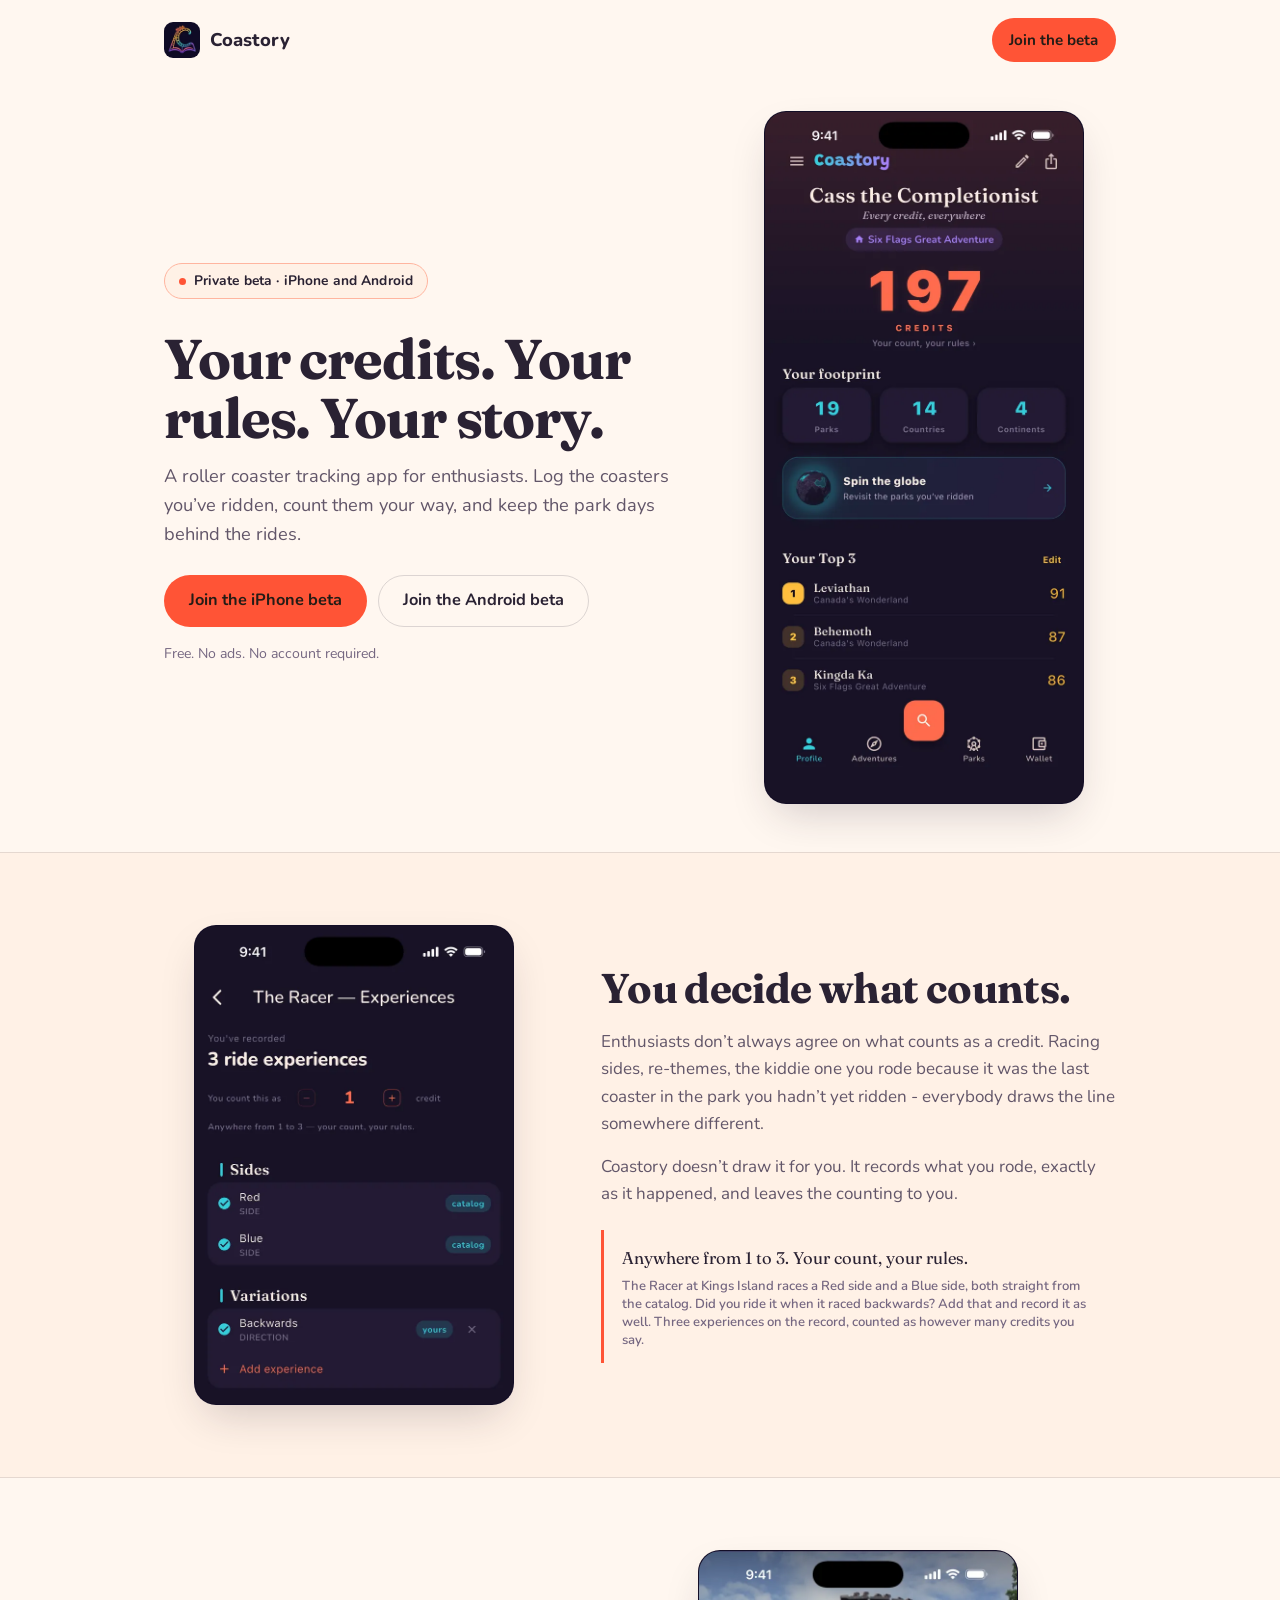
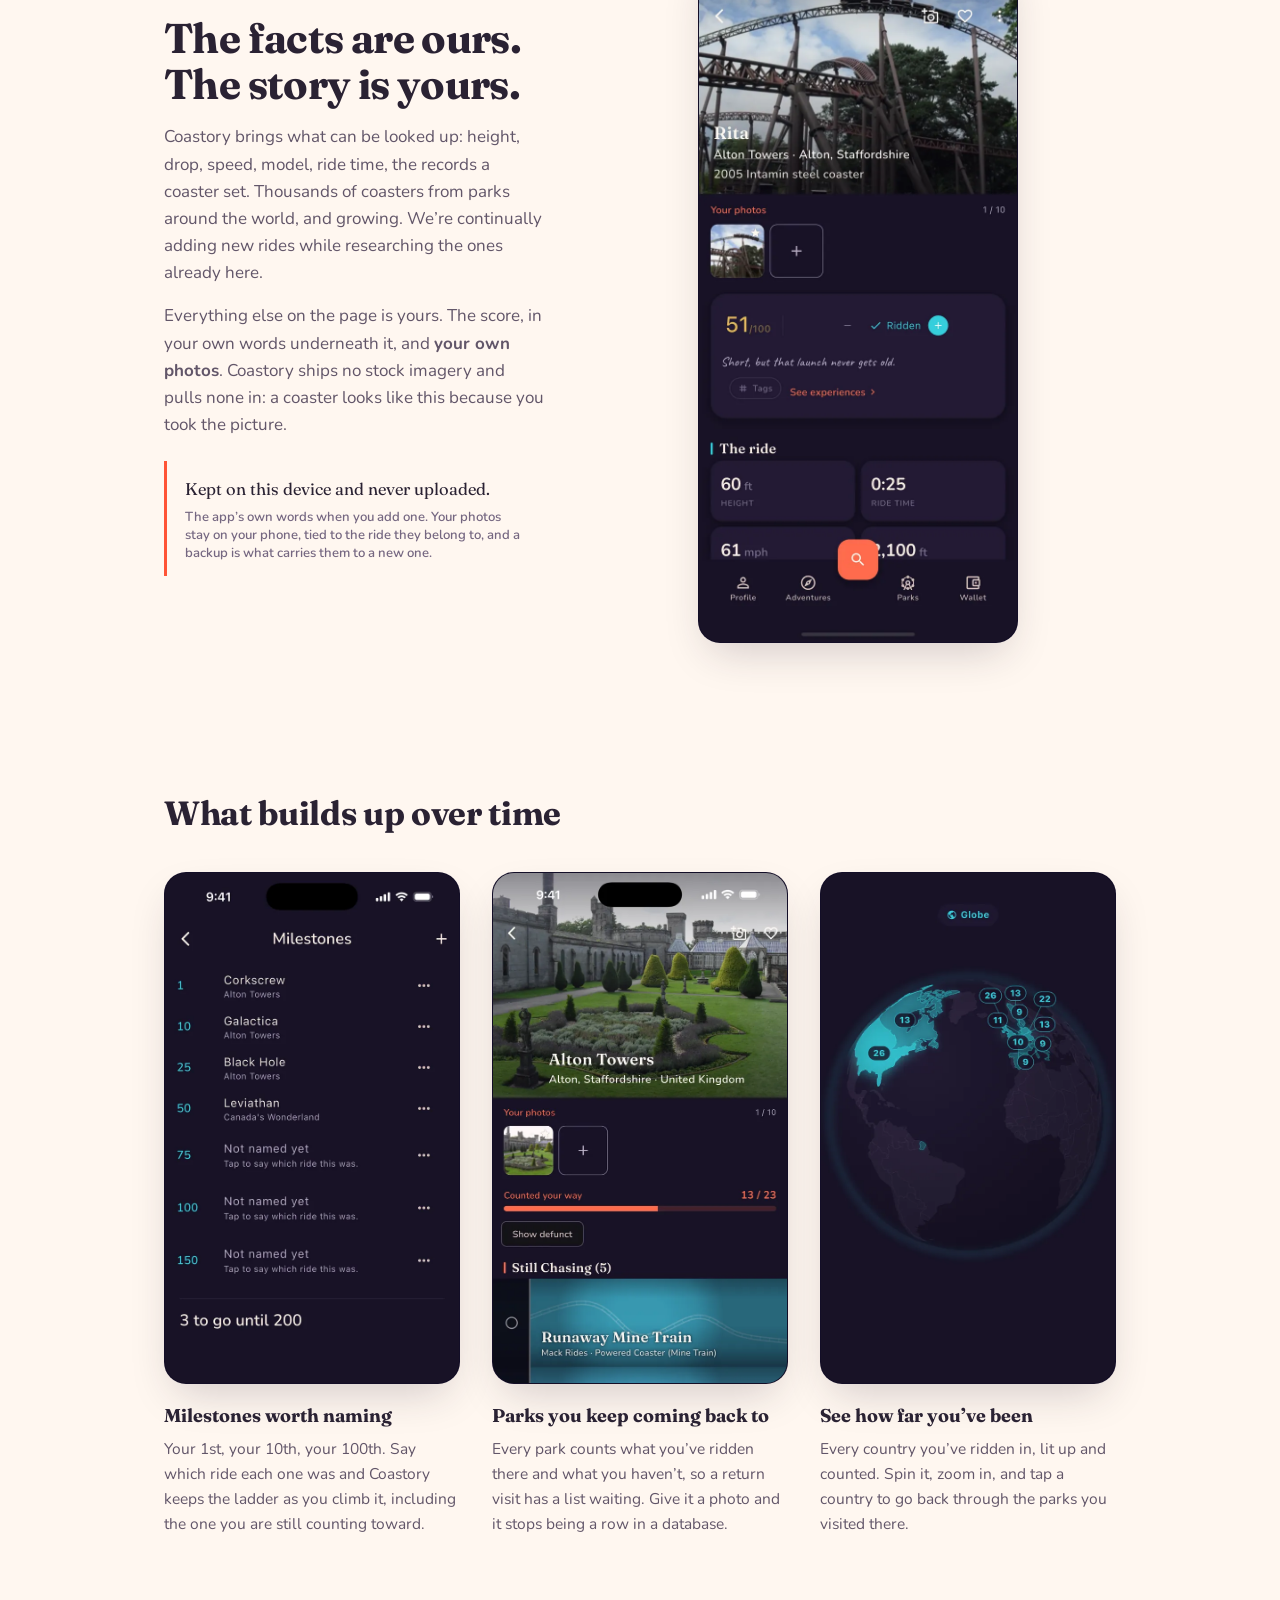
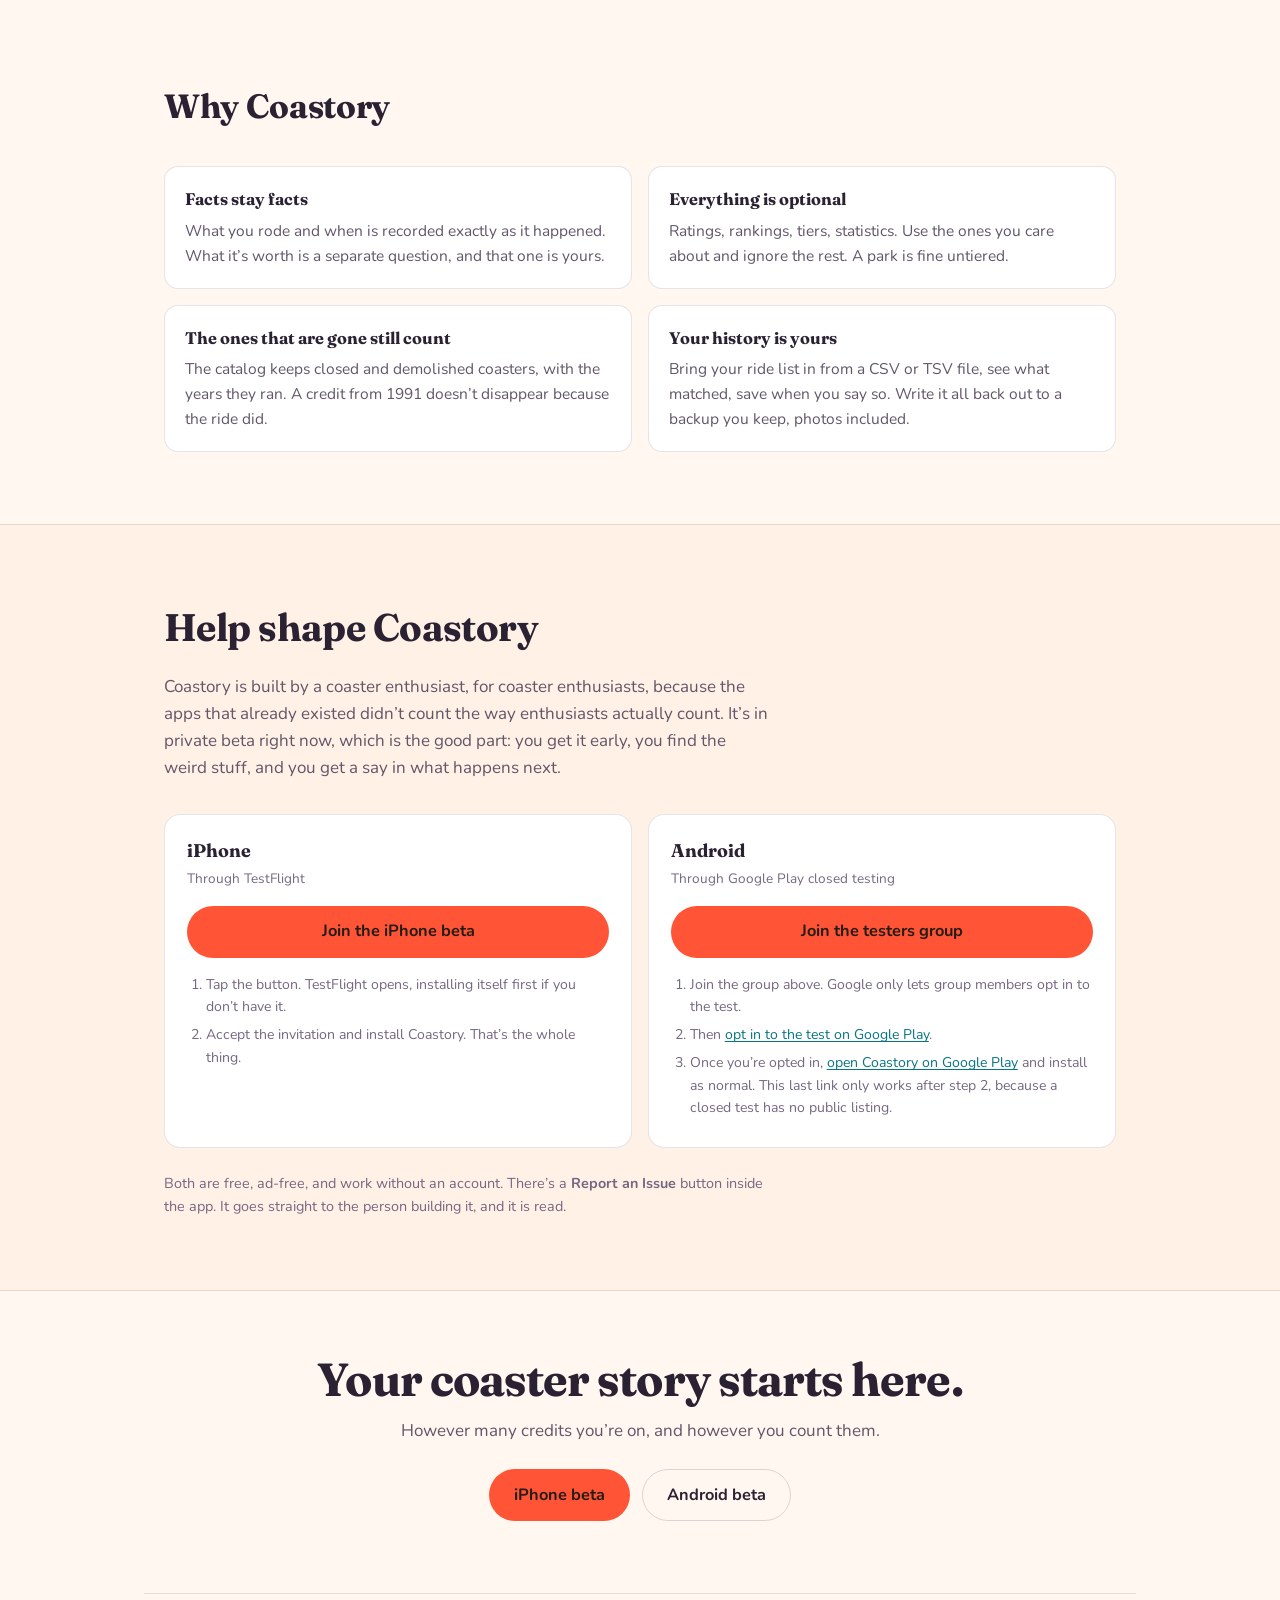
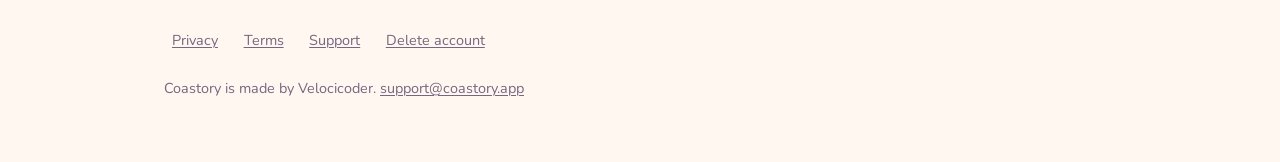
==== index.html @ 889af29d "site: import has shipped, and the page still said it was coming The "Your history is yours" pillar p" ====
<!doctype html>
<html lang="en">
<head>
<meta charset="utf-8">
<meta name="viewport" content="width=device-width, initial-scale=1">
<title>Coastory: a roller coaster tracking app for enthusiasts</title>
<meta name="description" content="Log every coaster you've ridden, decide for yourself what counts as a credit, rate and rank your favorites, and keep the park days behind the rides. Now in private beta on iPhone and Android.">
<link rel="canonical" href="https://coastory.app/">
<meta name="theme-color" content="#fff7f0" media="(prefers-color-scheme: light)">
<meta name="theme-color" content="#100b25" media="(prefers-color-scheme: dark)">

<meta property="og:type" content="website">
<meta property="og:site_name" content="Coastory">
<meta property="og:url" content="https://coastory.app/">
<meta property="og:title" content="Coastory: your credits, your rules, your story">
<meta property="og:description" content="A roller coaster tracking app for enthusiasts. Log every coaster you've ridden, decide what counts as a credit, rate your favorites, and keep the park days behind the rides. In private beta on iPhone and Android.">
<meta property="og:image" content="https://coastory.app/img/og.jpg">
<meta property="og:image:width" content="1200">
<meta property="og:image:height" content="630">
<meta property="og:image:alt" content="Coastory. Your credits, your rules, your story. A phone showing a rider profile with 197 credits across 19 parks in 14 countries.">
<meta name="twitter:card" content="summary_large_image">
<meta name="twitter:title" content="Coastory: your credits, your rules, your story">
<meta name="twitter:description" content="A roller coaster tracking app for enthusiasts. You decide what counts. In private beta on iPhone and Android.">
<meta name="twitter:image" content="https://coastory.app/img/og.jpg">

<link rel="icon" href="/icon.png">
<link rel="apple-touch-icon" href="/icon.png">
<link rel="preload" href="/fonts/nunito.woff2" as="font" type="font/woff2" crossorigin>
<link rel="preload" href="/fonts/fraunces.woff2" as="font" type="font/woff2" crossorigin>
<link rel="stylesheet" href="/style.css">
</head>
<body>
<a class="skip" href="#main">Skip to content</a>

<header class="site-header header-cta">
  <a class="brand" href="/"><img src="/img/mark.webp" alt="" width="36" height="36" decoding="async"><span>Coastory</span></a>
  <nav aria-label="Primary">
    <a class="nav-btn" href="#beta">Join the beta</a>
  </nav>
</header>

<main id="main">

  <!-- What it is ------------------------------------------------------- -->
  <section class="hero wrap">
    <div class="hero-grid">
      <div>
        <p class="eyebrow"><span class="dot" aria-hidden="true"></span> Private beta &middot; iPhone and Android</p>
        <h1>Your credits. Your rules. Your story.</h1>
        <p class="lede">A roller coaster tracking app for enthusiasts. Log the coasters you&rsquo;ve ridden, count them your way, and keep the park days behind the rides.</p>
        <div class="cta-row">
          <a class="btn btn-primary" href="#iphone">Join the iPhone beta</a>
          <a class="btn btn-secondary" href="#android">Join the Android beta</a>
        </div>
        <p class="fineprint">Free. No ads. No account required.</p>
      </div>
      <div class="phone-hold">
        <img class="phone" src="/img/profile.webp" width="660" height="1434" fetchpriority="high" decoding="async"
             alt="A Coastory profile in the app: 197 credits, a footprint of 19 parks across 14 countries and 4 continents, and a Top 3 of Leviathan, Behemoth and Kingda Ka.">
      </div>
    </div>
  </section>

  <!-- Why it's different ----------------------------------------------- -->
  <section class="counts section" id="counts">
    <div class="wrap counts-grid">
      <div>
        <h2>You decide what counts.</h2>
        <p>Enthusiasts don&rsquo;t always agree on what counts as a credit. Racing sides, re-themes, the kiddie one you rode because it was the last coaster in the park you hadn&rsquo;t yet ridden - everybody draws the line somewhere different.</p>
        <p>Coastory doesn&rsquo;t draw it for you. It records what you rode, exactly as it happened, and leaves the counting to you.</p>
        <blockquote class="pull">
          Anywhere from 1 to 3. Your count, your rules.
          <cite>The Racer at Kings Island races a Red side and a Blue side, both straight from the catalog. Did you ride it when it raced backwards? Add that and record it as well. Three experiences on the record, counted as however many credits you say.</cite>
        </blockquote>
      </div>
      <div class="phone-hold">
        <img class="phone" src="/img/credit.webp" width="660" height="991" loading="lazy" decoding="async"
             alt="The experiences screen for The Racer: three ride experiences recorded, a stepper set to count them as 1 credit, and the line reading anywhere from 1 to 3, your count, your rules. Red and Blue are tagged as catalog sides; a Backwards variation is tagged as yours.">
      </div>
    </div>
  </section>

  <!-- The facts are ours, the story is yours -------------------------- -->
  <section class="counts plain section" id="yours">
    <div class="wrap counts-grid">
      <div>
        <h2>The facts are ours. The story is yours.</h2>
        <p>Coastory brings what can be looked up: height, drop, speed, model, ride time, the records a coaster set. Thousands of coasters from parks around the world, and growing. We&rsquo;re continually adding new rides while researching the ones already here.</p>
        <p>Everything else on the page is yours. The score, in your own words underneath it, and <strong>your own photos</strong>. Coastory ships no stock imagery and pulls none in: a coaster looks like this because you took the picture.</p>
        <blockquote class="pull">
          Kept on this device and never uploaded.
          <cite>The app&rsquo;s own words when you add one. Your photos stay on your phone, tied to the ride they belong to, and a backup is what carries them to a new one.</cite>
        </blockquote>
      </div>
      <div class="phone-hold">
        <img class="phone" src="/img/ride.webp" width="660" height="1434" loading="lazy" decoding="async"
             alt="Rita at Alton Towers in the app: the rider&rsquo;s own photo of the coaster as the header, a score of 51 out of 100 with the handwritten line &lsquo;Short, but that launch never gets old&rsquo;, and the ride&rsquo;s height, ride time, speed and length underneath.">
      </div>
    </div>
  </section>

  <!-- What accumulates ------------------------------------------------- -->
  <section class="showcase section wrap">
    <h2>What builds up over time</h2>
    <div class="shots">
      <div class="shot">
        <img class="phone" src="/img/milestones.webp" width="660" height="1435" loading="lazy" decoding="async"
             alt="The Milestones ladder: number 1 named as Corkscrew at Alton Towers, 10 as Galactica, 25 as Black Hole, 50 as Leviathan, with 75, 100 and 150 not yet named, and a line reading 3 to go until 200.">
        <h3>Milestones worth naming</h3>
        <p>Your 1st, your 10th, your 100th. Say which ride each one was and Coastory keeps the ladder as you climb it, including the one you are still counting toward.</p>
      </div>
      <div class="shot">
        <img class="phone" src="/img/park.webp" width="660" height="1434" loading="lazy" decoding="async"
             alt="The Alton Towers park page in the app, headed by the rider&rsquo;s own photo of the towers and gardens, showing 13 of 23 coasters counted and a Still Chasing list of the ones they have not ridden.">
        <h3>Parks you keep coming back to</h3>
        <p>Every park counts what you&rsquo;ve ridden there and what you haven&rsquo;t, so a return visit has a list waiting. Give it a photo and it stops being a row in a database.</p>
      </div>
      <div class="shot">
        <img class="phone hold-center" src="/img/globe.webp" width="660" height="1435" loading="lazy" decoding="async"
             alt="A globe in the app with countries across Europe and North America lit up, each carrying a count of how many coasters have been ridden there.">
        <h3>See how far you&rsquo;ve been</h3>
        <p>Every country you&rsquo;ve ridden in, lit up and counted. Spin it, zoom in, and tap a country to go back through the parks you visited there.</p>
      </div>
    </div>
  </section>

  <!-- What it won't do to you ------------------------------------------ -->
  <section class="section wrap" aria-labelledby="why">
    <h2 id="why" class="section-title">Why Coastory</h2>
    <div class="pillars">
      <div class="pillar">
        <h3>Facts stay facts</h3>
        <p>What you rode and when is recorded exactly as it happened. What it&rsquo;s worth is a separate question, and that one is yours.</p>
      </div>
      <div class="pillar">
        <h3>Everything is optional</h3>
        <p>Ratings, rankings, tiers, statistics. Use the ones you care about and ignore the rest. A park is fine untiered.</p>
      </div>
      <div class="pillar">
        <h3>The ones that are gone still count</h3>
        <p>The catalog keeps closed and demolished coasters, with the years they ran. A credit from 1991 doesn&rsquo;t disappear because the ride did.</p>
      </div>
      <div class="pillar">
        <h3>Your history is yours</h3>
        <p>Bring your ride list in from a CSV or TSV file, see what matched, save when you say so. Write it all back out to a backup you keep, photos included.</p>
      </div>
    </div>
  </section>

  <!-- Why join now, and how -------------------------------------------- -->
  <section class="beta section" id="beta">
    <div class="wrap">
      <h2>Help shape Coastory</h2>
      <p class="intro">Coastory is built by a coaster enthusiast, for coaster enthusiasts, because the apps that already existed didn&rsquo;t count the way enthusiasts actually count. It&rsquo;s in private beta right now, which is the good part: you get it early, you find the weird stuff, and you get a say in what happens next.</p>

      <div class="beta-cards">
        <div class="beta-card" id="iphone">
          <h3>iPhone</h3>
          <p class="plat">Through TestFlight</p>
          <a class="btn btn-primary" href="https://testflight.apple.com/join/esCwytSH">Join the iPhone beta</a>
          <ol class="steps">
            <li>Tap the button. TestFlight opens, installing itself first if you don&rsquo;t have it.</li>
            <li>Accept the invitation and install Coastory. That&rsquo;s the whole thing.</li>
          </ol>
        </div>

        <div class="beta-card" id="android">
          <h3>Android</h3>
          <p class="plat">Through Google Play closed testing</p>
          <a class="btn btn-primary" href="https://groups.google.com/g/coastory-beta">Join the testers group</a>
          <ol class="steps">
            <li>Join the group above. Google only lets group members opt in to the test.</li>
            <li>Then <a href="https://play.google.com/apps/testing/com.velocicoder.coastory">opt in to the test on Google&nbsp;Play</a>.</li>
            <li>Once you&rsquo;re opted in, <a href="https://play.google.com/store/apps/details?id=com.velocicoder.coastory">open Coastory on Google&nbsp;Play</a> and install as normal. This last link only works after step 2, because a closed test has no public listing.</li>
          </ol>
        </div>
      </div>

      <p class="after">Both are free, ad-free, and work without an account. There&rsquo;s a <strong>Report an Issue</strong> button inside the app. It goes straight to the person building it, and it is read.</p>
    </div>
  </section>

  <!-- Join ------------------------------------------------------------- -->
  <section class="closer wrap">
    <h2>Your coaster story starts here.</h2>
    <p>However many credits you&rsquo;re on, and however you count them.</p>
    <div class="cta-row">
      <a class="btn btn-primary" href="https://testflight.apple.com/join/esCwytSH">iPhone beta</a>
      <a class="btn btn-secondary" href="#android">Android beta</a>
    </div>
  </section>

</main>

<footer class="site-footer">
  <ul class="footer-links">
    <li><a href="/privacy/">Privacy</a></li>
    <li><a href="/terms/">Terms</a></li>
    <li><a href="/support/">Support</a></li>
    <li><a href="/delete-account/">Delete account</a></li>
  </ul>
  <p>Coastory is made by Velocicoder. <a href="mailto:support@coastory.app">support@coastory.app</a></p>
</footer>
</body>
</html>
---- style.css ----
/* coastory.app — the palette is the app's own (lib/core/theme/coastory_colors.dart). */

/* The app's own faces, subset to Latin + the punctuation this site uses.
   Nunito is the app's UI family, Fraunces its display/"almanac head" serif
   (lib/core/theme/coastory_typography.dart). Both SIL OFL 1.1. Serving them
   here is what makes the site read as the same product as the app. */
@font-face {
  font-family: 'Nunito';
  src: url('/fonts/nunito.woff2') format('woff2-variations');
  font-weight: 200 1000;
  font-style: normal;
  font-display: swap;
}
@font-face {
  font-family: 'Fraunces';
  src: url('/fonts/fraunces.woff2') format('woff2-variations');
  font-weight: 100 900;
  font-style: normal;
  font-display: swap;
}

:root {
  --brand: #ff5436;
  --fact: #0c9fb0;
  /* --fact is the app's teal and stays the accent; as *text* on the cream
     ground it only reaches 3.0:1, so links get a darkened cut. */
  --link: #077483;
  --ground: #fff7f0;
  --surface: #ffffff;
  --ink: #2a2233;
  /* Both muted levels clear 4.5:1 on the tinted band (#fff1e6), which is
     darker than the page ground and was where the old values fell short. */
  --ink-soft: #625669;
  --ink-faint: #756781;
  --line: rgba(42, 34, 51, 0.12);
  --note-bg: #fff1e6;
  --note-edge: #ffb59f;
  --shot-frame: rgba(42, 34, 51, 0.16);
  --shot-shadow: rgba(42, 34, 51, 0.22);
  --band: #fff1e6;

  --ui: 'Nunito', -apple-system, BlinkMacSystemFont, "Segoe UI", Roboto, Helvetica, Arial, sans-serif;
  --display: 'Fraunces', Iowan Old Style, Georgia, 'Times New Roman', serif;
}
@media (prefers-color-scheme: dark) {
  :root {
    --link: #34cfdc;
    --ground: #100b25;
    --surface: #1a1433;
    --ink: #fff7f0;
    --ink-soft: #cbbfd6;
    --ink-faint: #8f829c;
    --line: rgba(255, 247, 240, 0.14);
    --note-bg: #2a1a26;
    --note-edge: #6b3a2f;
    --shot-frame: rgba(255, 247, 240, 0.18);
    --shot-shadow: rgba(0, 0, 0, 0.55);
    --band: #1a1433;
  }
}
* { box-sizing: border-box; }
html { -webkit-text-size-adjust: 100%; }
body {
  margin: 0;
  background: var(--ground);
  color: var(--ink);
  font: 17px/1.6 var(--ui);
  overflow-x: hidden;
}
a { color: var(--link); text-decoration-thickness: 1px; text-underline-offset: 2px; }
a:hover { color: var(--brand); }
img { max-width: 100%; }
code { font: 0.92em ui-monospace, SFMono-Regular, Menlo, Consolas, monospace; background: var(--line); padding: 0.05em 0.35em; border-radius: 4px; }

:focus-visible {
  outline: 3px solid var(--brand);
  outline-offset: 3px;
  border-radius: 4px;
}

/* Skip link — the landing page leads with a nav CTA, so keyboard users get a
   way past the header straight to the content. */
.skip {
  position: absolute; left: -9999px; top: 0;
  background: var(--surface); color: var(--ink);
  padding: 0.6rem 1rem; border-radius: 0 0 10px 0; z-index: 10;
}
.skip:focus { left: 0; }

.site-header {
  display: flex; align-items: center; justify-content: space-between; gap: 1rem;
  max-width: 62rem; margin: 0 auto; padding: 1.1rem 1.25rem;
}
.brand { display: inline-flex; align-items: center; gap: 0.6rem; color: var(--ink); text-decoration: none; font-weight: 800; font-size: 1.15rem; letter-spacing: 0.01em; }
.brand img { border-radius: 9px; }
.site-header nav { display: flex; gap: 1.1rem; font-size: 0.95rem; }
.site-header nav a { color: var(--ink-soft); text-decoration: none; }
.site-header nav a:hover { color: var(--brand); }
/* Specific enough to beat `.site-header nav a` — otherwise the CTA inherits
   muted ink on to a coral fill and drops to 1.5:1. */
.site-header nav a.nav-btn { color: #241c16; }
.site-header nav a.nav-btn:hover { color: #241c16; }

.doc { max-width: 44rem; margin: 0 auto; padding: 0.5rem 1.25rem 4rem; }
.doc h1 { font-family: var(--display); font-size: 2.1rem; line-height: 1.15; margin: 1rem 0 1.25rem; letter-spacing: -0.01em; }
.doc h2 { font-family: var(--display); font-size: 1.35rem; margin: 2.2rem 0 0.6rem; }
.doc h3 { margin: 1.6rem 0 0.4rem; color: var(--ink-soft); text-transform: uppercase; letter-spacing: 0.06em; font-size: 0.85rem; }
.doc p, .doc li { margin: 0.6rem 0; }
.doc ul { padding-left: 1.3rem; }
.doc li { margin: 0.45rem 0; }
.doc blockquote {
  margin: 1.2rem 0; padding: 0.9rem 1.1rem;
  background: var(--note-bg); border-left: 4px solid var(--note-edge); border-radius: 6px;
  color: var(--ink); font-size: 0.95rem;
}
.doc blockquote p { margin: 0; }
.doc hr { border: 0; border-top: 1px solid var(--line); margin: 2rem 0; }
.table-wrap { overflow-x: auto; margin: 1rem 0; }
table { border-collapse: collapse; width: 100%; font-size: 0.92rem; }
th, td { text-align: left; vertical-align: top; padding: 0.5rem 0.6rem; border-bottom: 1px solid var(--line); }
th { color: var(--ink-soft); font-weight: 600; }

.site-footer { max-width: 62rem; margin: 0 auto; padding: 1.5rem 1.25rem 3rem; color: var(--ink-faint); font-size: 0.9rem; border-top: 1px solid var(--line); }
.site-footer a { color: var(--ink-faint); }
.footer-links { display: flex; flex-wrap: wrap; gap: 0.1rem 0.6rem; margin: 0 0 0.5rem; padding: 0; list-style: none; }
.footer-links a { display: inline-flex; align-items: center; min-height: 44px; padding: 0 0.5rem; }

/* ---------------------------------------------------------------- landing */

.wrap { max-width: 62rem; margin: 0 auto; padding: 0 1.25rem; }
.section { padding-block: 3.5rem; }
.eyebrow {
  display: inline-flex; align-items: center; gap: 0.5rem;
  padding: 0.35rem 0.85rem; border-radius: 999px;
  background: var(--note-bg); border: 1px solid var(--note-edge);
  font-size: 0.86rem; font-weight: 700; color: var(--ink);
  letter-spacing: 0.01em;
}
.dot { width: 7px; height: 7px; border-radius: 50%; background: var(--brand); flex: none; }

h1, h2, h3 { font-family: var(--display); }

/* Buttons. The primary is coral with dark ink, which is the app's own button
   treatment — white on coral is only 3.2:1 and would fail AA at this size. */
.cta-row { display: flex; flex-wrap: wrap; gap: 0.7rem; }
.btn {
  display: inline-flex; align-items: center; justify-content: center; gap: 0.5rem;
  min-height: 52px; padding: 0.8rem 1.5rem;
  border-radius: 999px; border: 1.5px solid transparent;
  font: 700 1.02rem/1.2 var(--ui); text-decoration: none;
  transition: transform 0.15s ease, background-color 0.15s ease, border-color 0.15s ease;
}
.btn-primary { background: var(--brand); color: #241c16; }
.btn-primary:hover { background: #ff6d53; color: #241c16; transform: translateY(-1px); }
.btn-secondary { background: transparent; color: var(--ink); border-color: var(--shot-frame); }
.btn-secondary:hover { border-color: var(--brand); color: var(--ink); transform: translateY(-1px); }
.btn small { display: block; font-weight: 600; font-size: 0.78rem; opacity: 0.75; }

/* Hero */
.hero { padding-block: 1rem 2.5rem; }
.hero-grid { display: grid; gap: 2.5rem; align-items: center; }
.hero h1 {
  font-size: clamp(2.3rem, 8.5vw, 3.5rem);
  line-height: 1.05; letter-spacing: -0.02em;
  margin: 1.1rem 0 0.9rem; text-wrap: balance;
}
.hero .lede { font-size: 1.14rem; color: var(--ink-soft); margin: 0 0 1.6rem; max-width: 34rem; }
.hero .fineprint { color: var(--ink-faint); font-size: 0.88rem; margin: 1rem 0 0; }

/* A screenshot, framed so it reads as a phone screen on either page theme. */
.phone {
  display: block; width: 100%; height: auto;
  border-radius: 22px;
  border: 1px solid var(--shot-frame);
  box-shadow: 0 18px 44px -12px var(--shot-shadow);
  background: #100b25;
}
.phone-hold { max-width: 300px; margin: 0 auto; }

/* The two alternating image+text feature sections. */
.counts { background: var(--band); border-block: 1px solid var(--line); }
/* Second one runs on the page ground so the two bands do not merge into
   one slab, and its phone sits on the opposite side. */
.counts.plain { background: transparent; border-block: 0; }
.counts-grid { display: grid; gap: 2rem; align-items: center; }
.counts h2 { font-size: clamp(1.9rem, 6.5vw, 2.6rem); line-height: 1.1; letter-spacing: -0.015em; margin: 0 0 1rem; text-wrap: balance; }
.counts p { color: var(--ink-soft); margin: 0 0 1rem; max-width: 34rem; }
.pull {
  margin: 1.4rem 0 0; padding: 0.9rem 1.15rem;
  border-left: 3px solid var(--brand);
  font-family: var(--display); font-size: 1.06rem; color: var(--ink);
}
.pull cite { display: block; margin-top: 0.35rem; font: 600 0.82rem var(--ui); color: var(--ink-faint); font-style: normal; }

/* Showcase */
.section-title,
.showcase h2 { font-size: clamp(1.7rem, 5.5vw, 2.1rem); margin: 0 0 2rem; letter-spacing: -0.01em; }
.shots { display: grid; gap: 2.75rem; }
/* Each of these screens has empty space below its content, and the three end
   at different points. Crop to one frame so the row reads as a set and no shot
   trails off into background. */
.shot .phone { aspect-ratio: 66 / 114; object-fit: cover; object-position: top center; }
/* The globe screen's chrome sits right on the default crop line and gets
   sliced in half. Start the crop just below it. */
.shot .phone.hold-center { object-position: center 60%; }
.shot h3 { font-size: 1.16rem; margin: 1.1rem 0 0.4rem; }
.shot p { color: var(--ink-soft); margin: 0; font-size: 0.97rem; }

/* Why Coastory */
.pillars { display: grid; gap: 1rem; grid-template-columns: repeat(auto-fit, minmax(15rem, 1fr)); }
.pillar { background: var(--surface); border: 1px solid var(--line); border-radius: 14px; padding: 1.2rem 1.25rem; }
.pillar h3 { font-size: 1.05rem; margin: 0 0 0.35rem; }
.pillar p { margin: 0; color: var(--ink-soft); font-size: 0.97rem; }

/* Beta */
.beta { background: var(--band); border-block: 1px solid var(--line); }
.beta h2 { font-size: clamp(1.8rem, 6vw, 2.4rem); margin: 0 0 0.9rem; letter-spacing: -0.015em; }
.beta .intro { color: var(--ink-soft); max-width: 38rem; margin: 0 0 2rem; }
.beta-cards { display: grid; gap: 1rem; grid-template-columns: repeat(auto-fit, minmax(17rem, 1fr)); }
.beta-card { background: var(--surface); border: 1px solid var(--line); border-radius: 16px; padding: 1.35rem 1.4rem; }
.beta-card h3 { font-size: 1.15rem; margin: 0 0 0.15rem; }
.beta-card .plat { color: var(--ink-faint); font-size: 0.85rem; margin: 0 0 1rem; }
.beta-card .btn { width: 100%; }
.steps { margin: 1rem 0 0; padding: 0 0 0 1.15rem; color: var(--ink-faint); font-size: 0.88rem; }
.steps li { margin: 0.35rem 0; }
.steps a { color: var(--link); }
.beta .after { color: var(--ink-faint); font-size: 0.9rem; margin: 1.5rem 0 0; max-width: 38rem; }

/* Closing invitation */
.closer { text-align: center; padding-block: 4rem 4.5rem; }
.closer h2 { font-size: clamp(2rem, 7vw, 2.9rem); line-height: 1.08; letter-spacing: -0.02em; margin: 0 0 0.7rem; text-wrap: balance; }
.closer p { color: var(--ink-soft); margin: 0 auto 1.6rem; max-width: 30rem; }
.closer .cta-row { justify-content: center; }

/* --------------------------------------------------------------- wider up */

@media (min-width: 46rem) {
  .hero { padding-block: 2rem 3rem; }
  .hero-grid { grid-template-columns: 1.15fr 0.85fr; gap: 3rem; }
  .phone-hold { max-width: 320px; }
  .counts-grid { grid-template-columns: 0.85fr 1.15fr; gap: 3.5rem; }
  .counts-grid .phone-hold { order: -1; }
  .counts.plain .counts-grid .phone-hold { order: 0; }
  .pillars { grid-template-columns: repeat(2, 1fr); }
  .shots { grid-template-columns: repeat(3, 1fr); gap: 2rem; }
  /* Align image / heading / body across the three columns, so a heading that
     wraps to two lines doesn't push its own body text out of step. */
  @supports (grid-template-rows: subgrid) {
    .shots { grid-template-rows: auto auto auto; }
    .shot { display: grid; grid-row: span 3; grid-template-rows: subgrid; gap: 0; }
    .shot h3 { align-self: start; }
  }
  .section { padding-block: 4.5rem; }
}

/* Narrow phones: the doc pages' four nav links overflow a 375px header and the
   last one clips off-screen. Stack the nav under the wordmark rather than
   shrinking the type — it keeps every link reachable and the tap targets full
   size. The landing page's single CTA does not need this, hence :not(). */
@media (max-width: 30rem) {
  .site-header:not(.header-cta) { flex-direction: column; align-items: flex-start; gap: 0.55rem; }
  .site-header:not(.header-cta) nav { flex-wrap: wrap; gap: 0.6rem 1rem; }
  .header-cta .nav-btn { padding: 0.55rem 1rem; font-size: 0.92rem; min-height: 44px; }
  .cta-row .btn { width: 100%; }
}

.nav-btn {
  display: inline-flex; align-items: center; min-height: 44px;
  padding: 0.55rem 1.1rem; border-radius: 999px;
  background: var(--brand); color: #241c16;
  font: 700 0.95rem var(--ui); text-decoration: none; white-space: nowrap;
}
.nav-btn:hover { background: #ff6d53; color: #241c16; }

@media (prefers-reduced-motion: reduce) {
  *, *::before, *::after {
    animation-duration: 0.01ms !important;
    animation-iteration-count: 1 !important;
    transition-duration: 0.01ms !important;
    scroll-behavior: auto !important;
  }
}
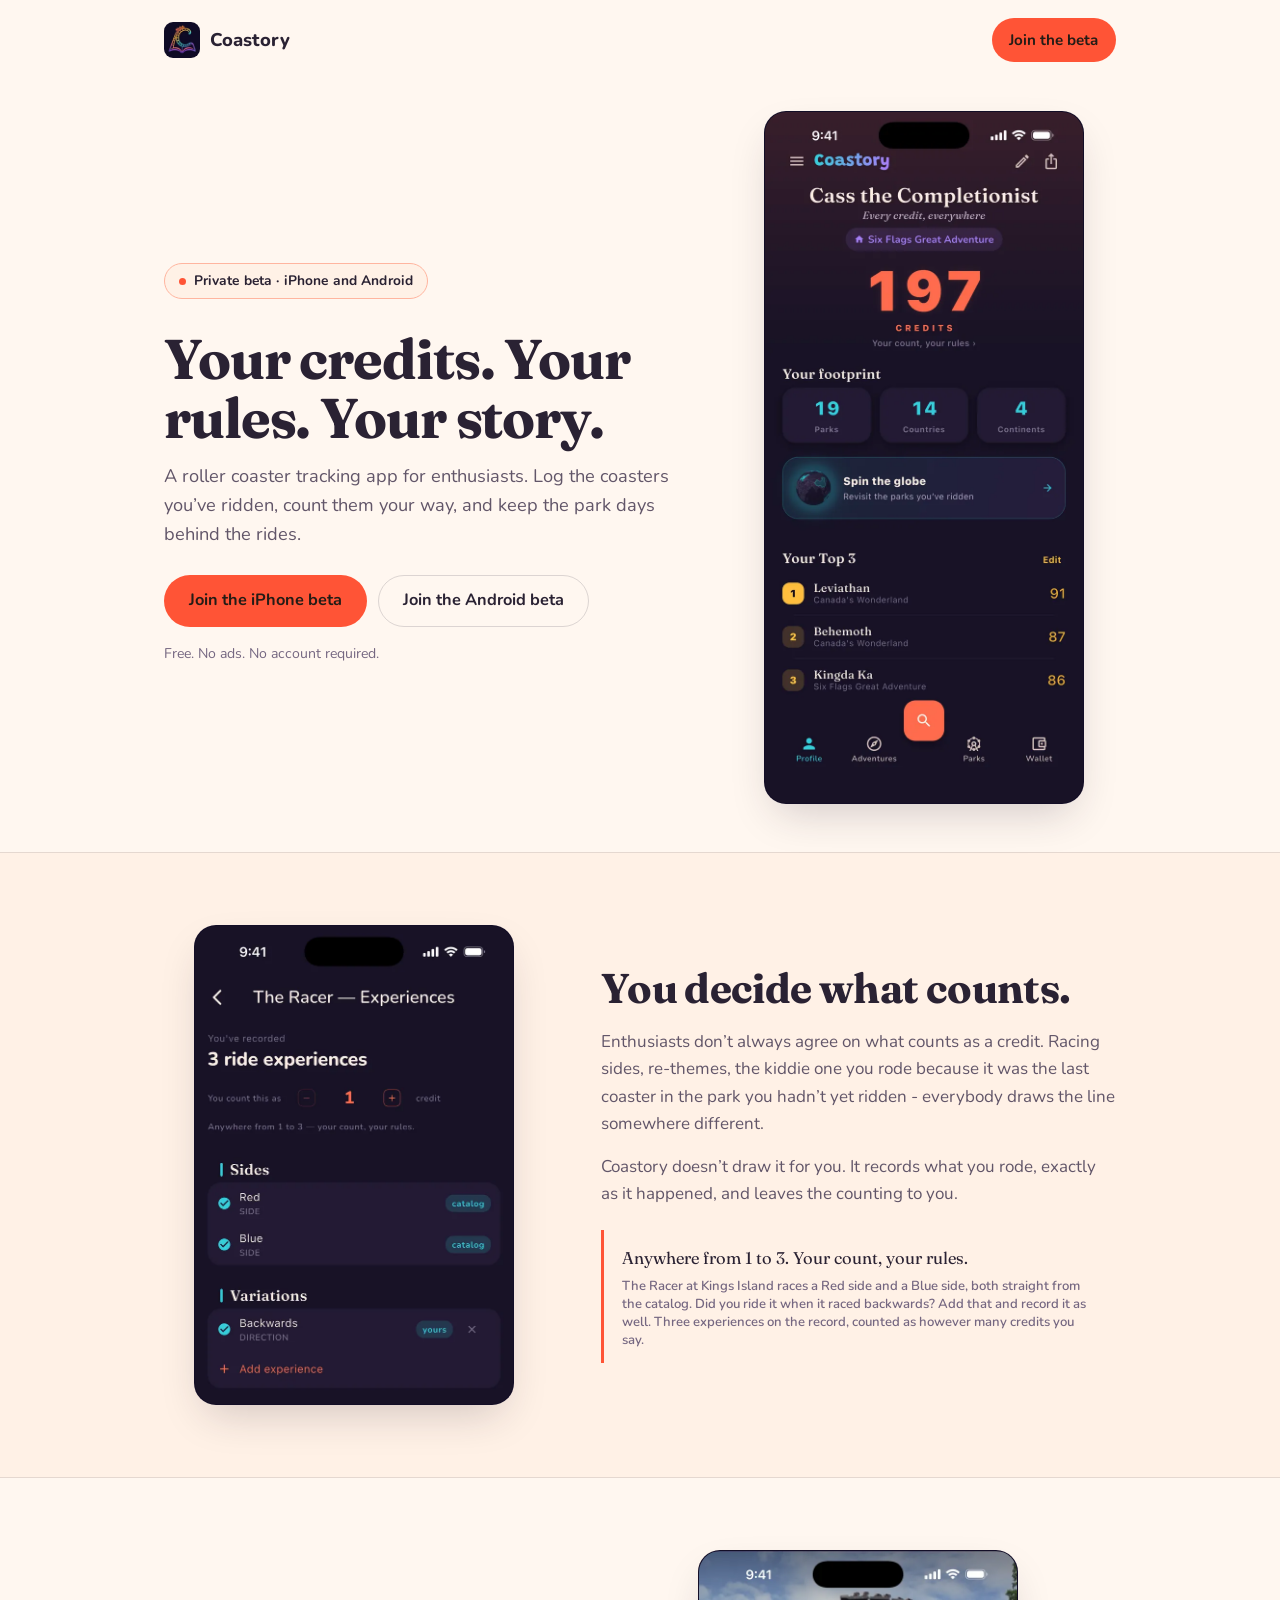
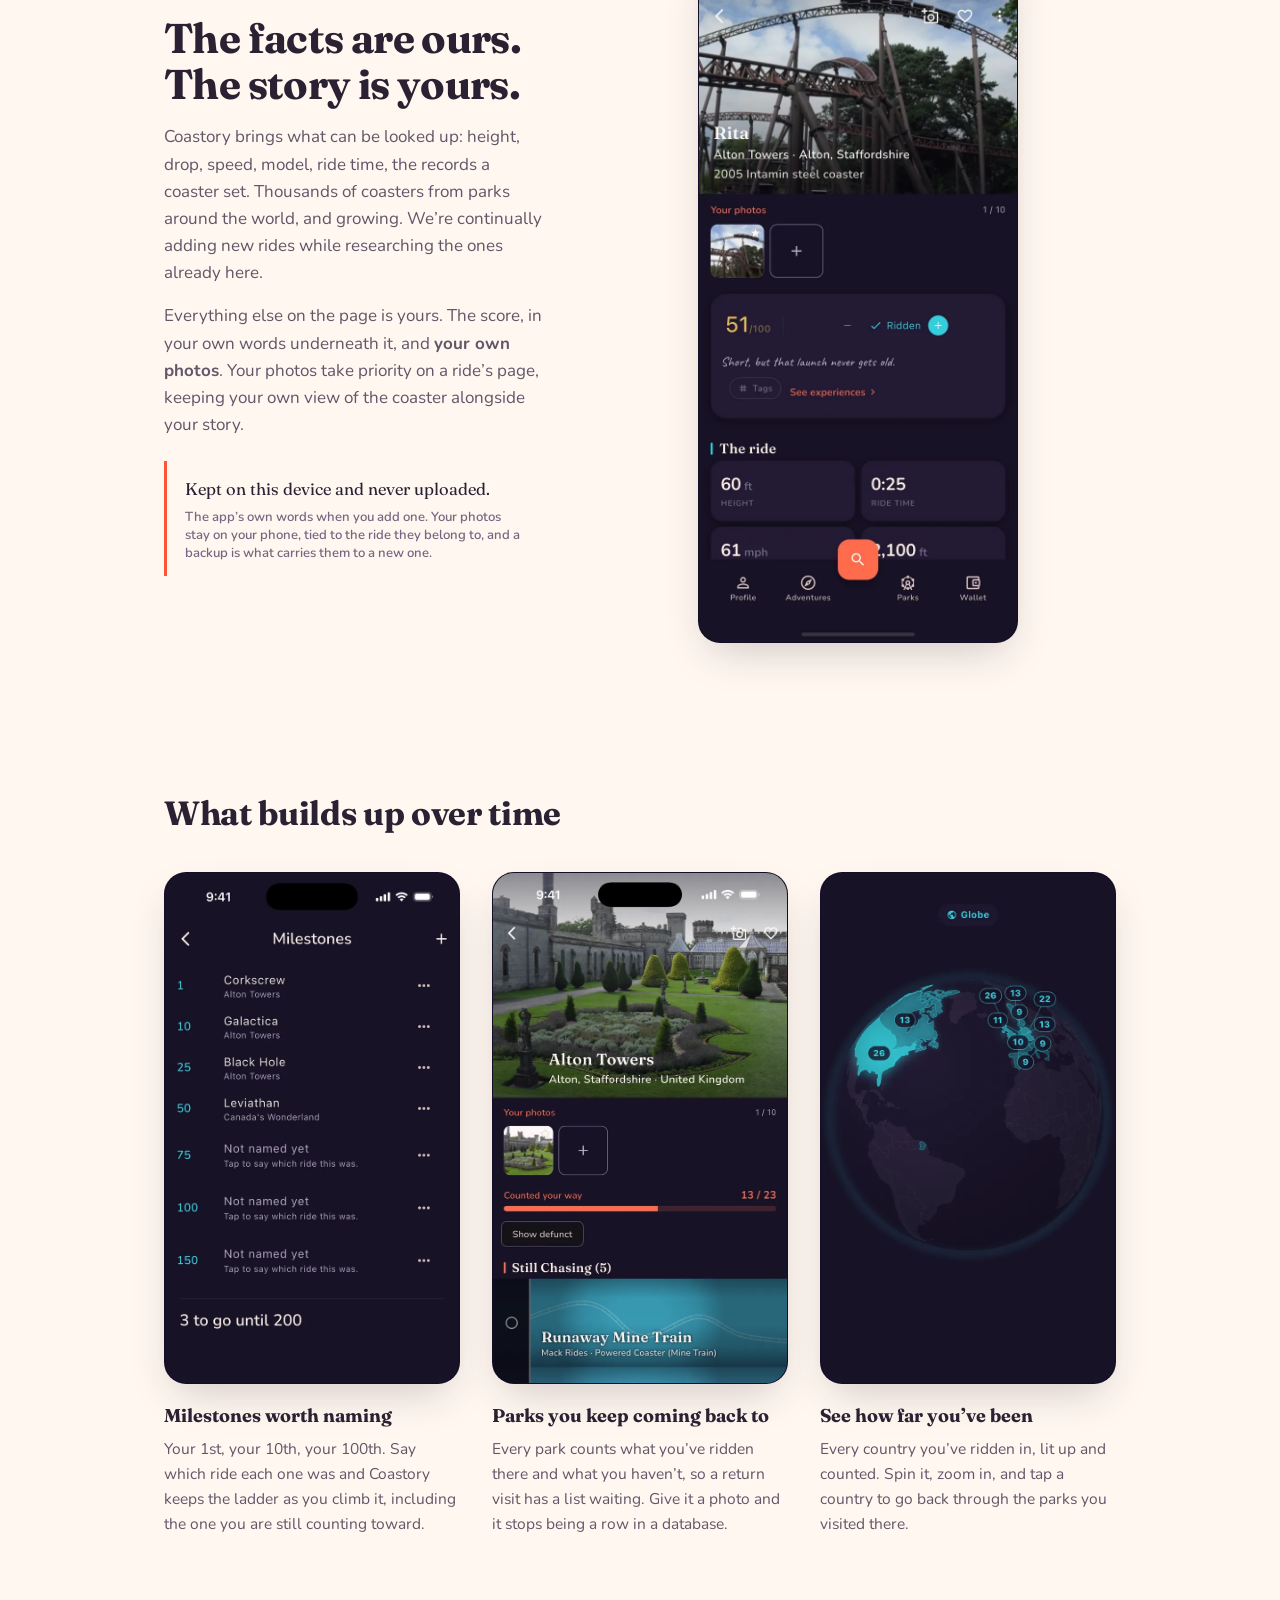
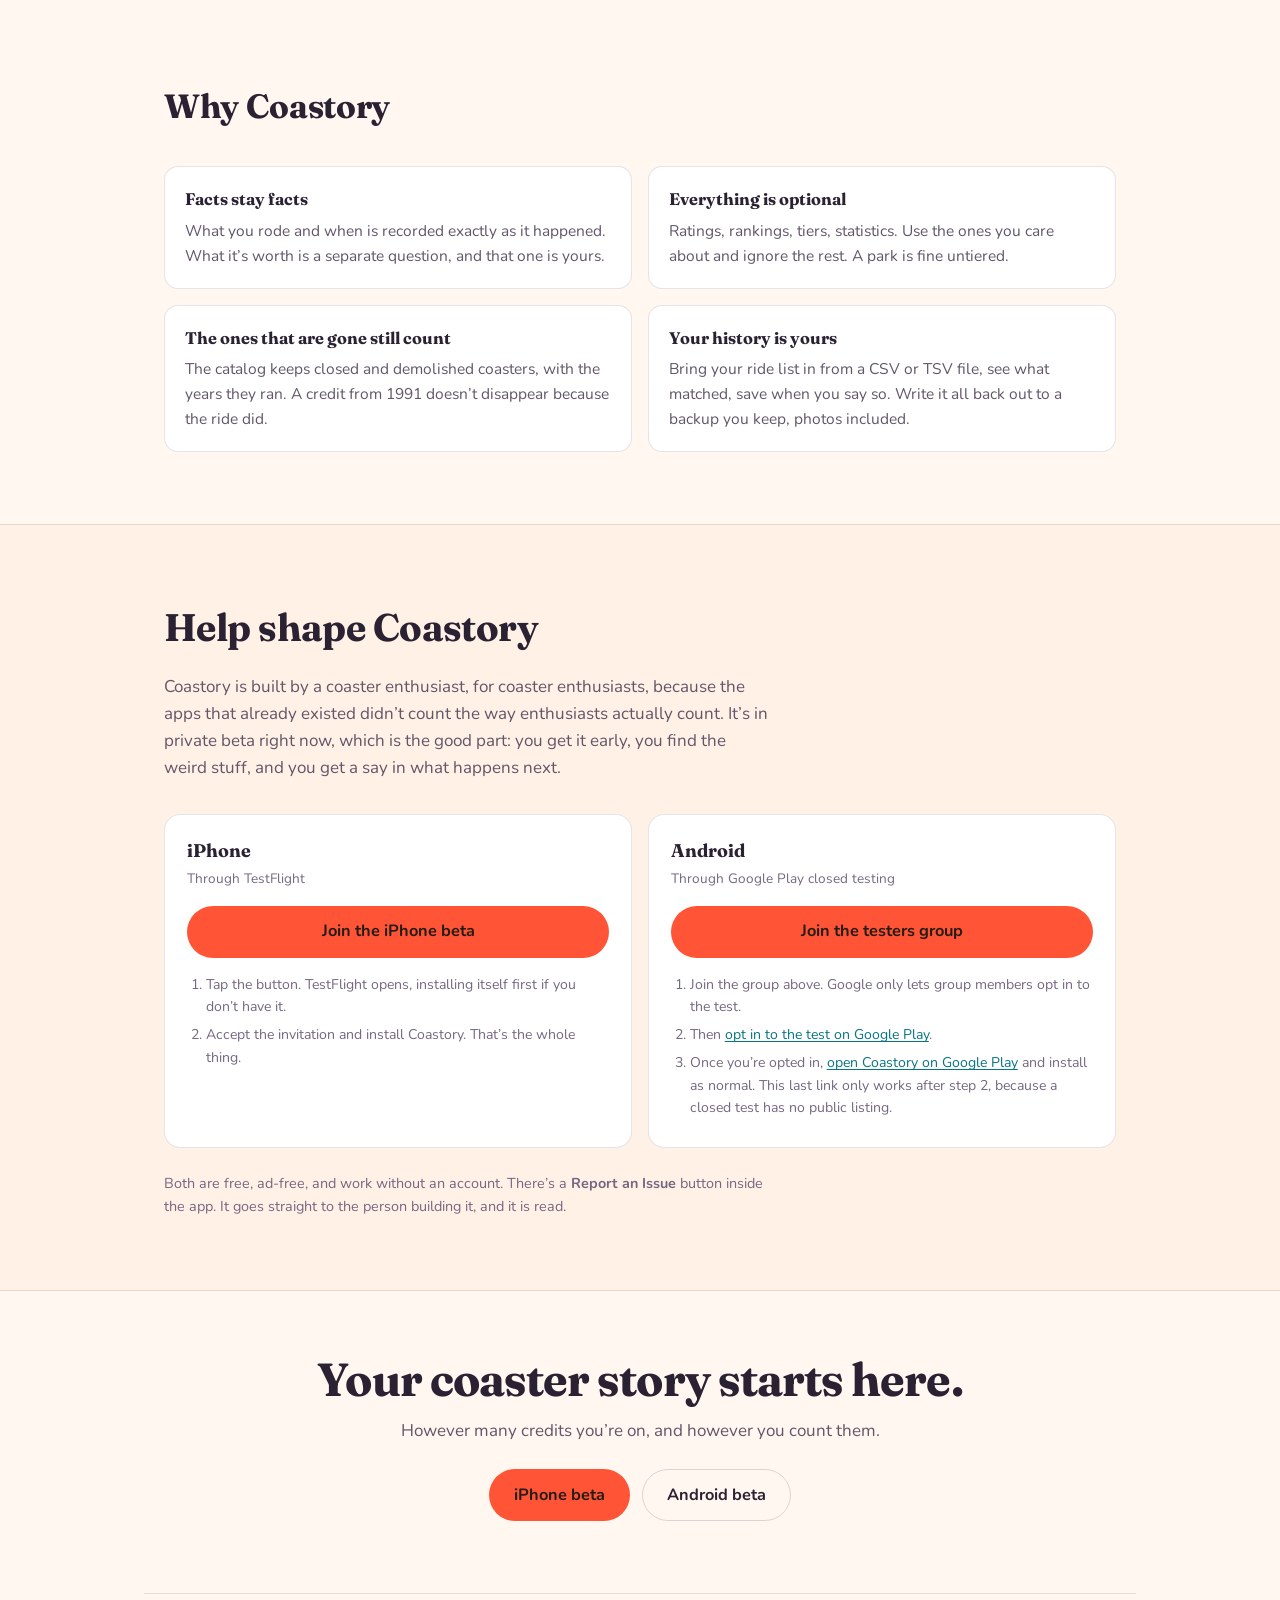
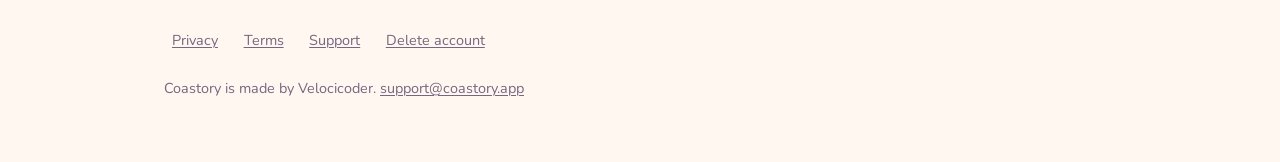
==== commit 17290ee4: "Clarify rider photo priority for the artwork beta" ====
--- a/index.html
+++ b/index.html
@@ -86,7 +86,7 @@
       <div>
         <h2>The facts are ours. The story is yours.</h2>
         <p>Coastory brings what can be looked up: height, drop, speed, model, ride time, the records a coaster set. Thousands of coasters from parks around the world, and growing. We&rsquo;re continually adding new rides while researching the ones already here.</p>
-        <p>Everything else on the page is yours. The score, in your own words underneath it, and <strong>your own photos</strong>. Coastory ships no stock imagery and pulls none in: a coaster looks like this because you took the picture.</p>
+        <p>Everything else on the page is yours. The score, in your own words underneath it, and <strong>your own photos</strong>. Your photos take priority on a ride&rsquo;s page, keeping your own view of the coaster alongside your story.</p>
         <blockquote class="pull">
           Kept on this device and never uploaded.
           <cite>The app&rsquo;s own words when you add one. Your photos stay on your phone, tied to the ride they belong to, and a backup is what carries them to a new one.</cite>
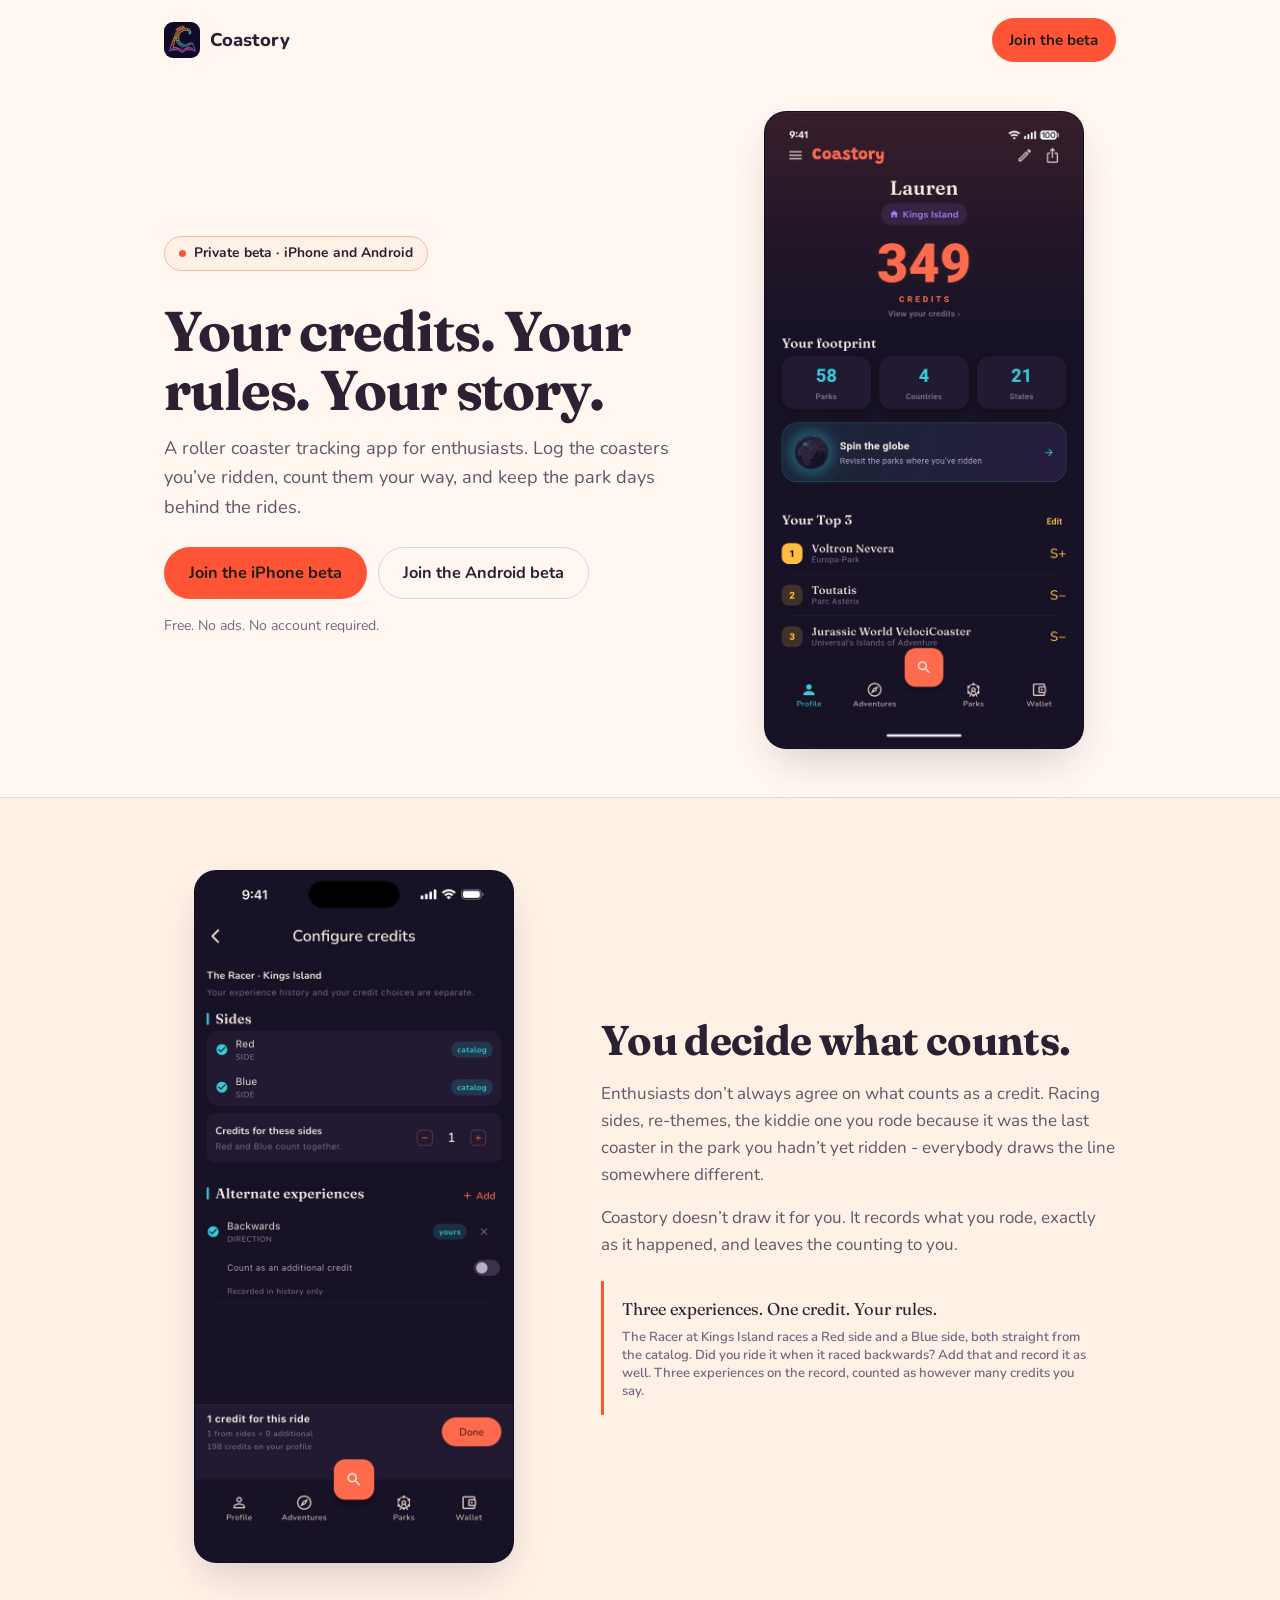
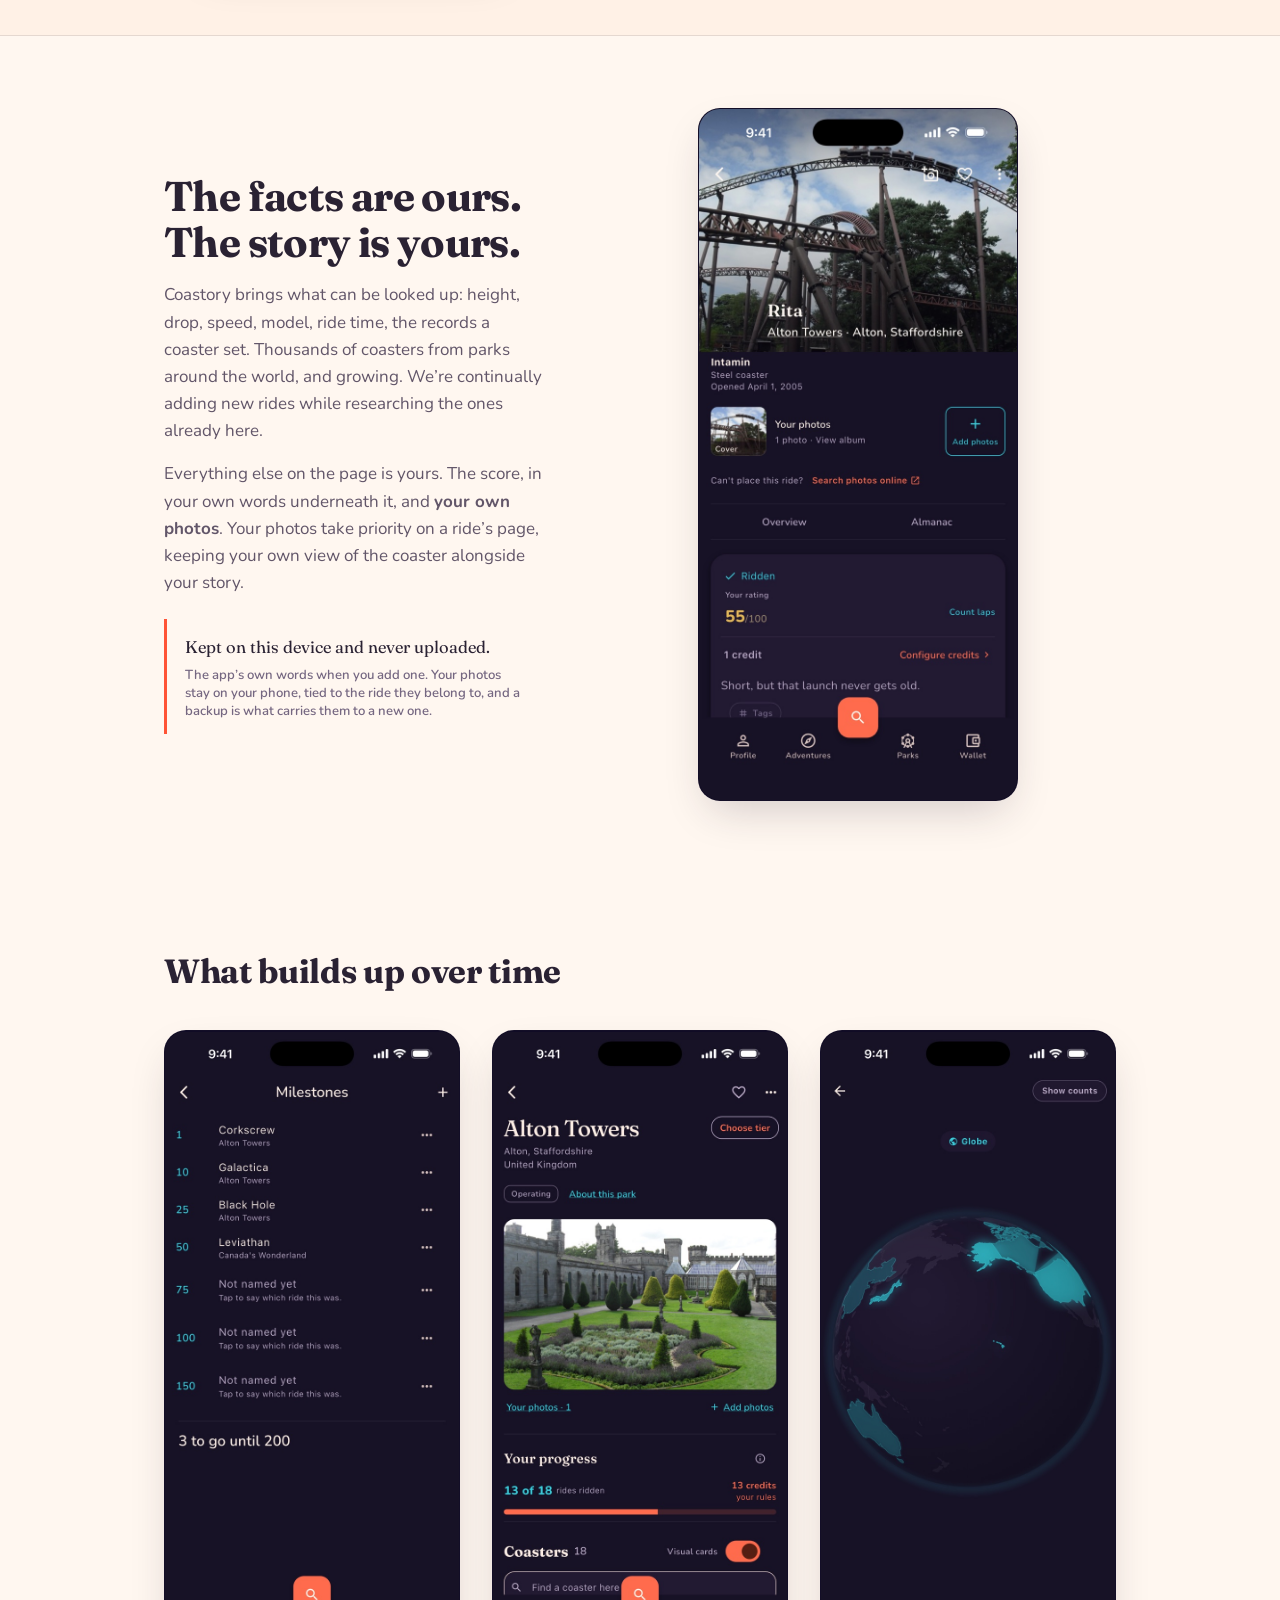
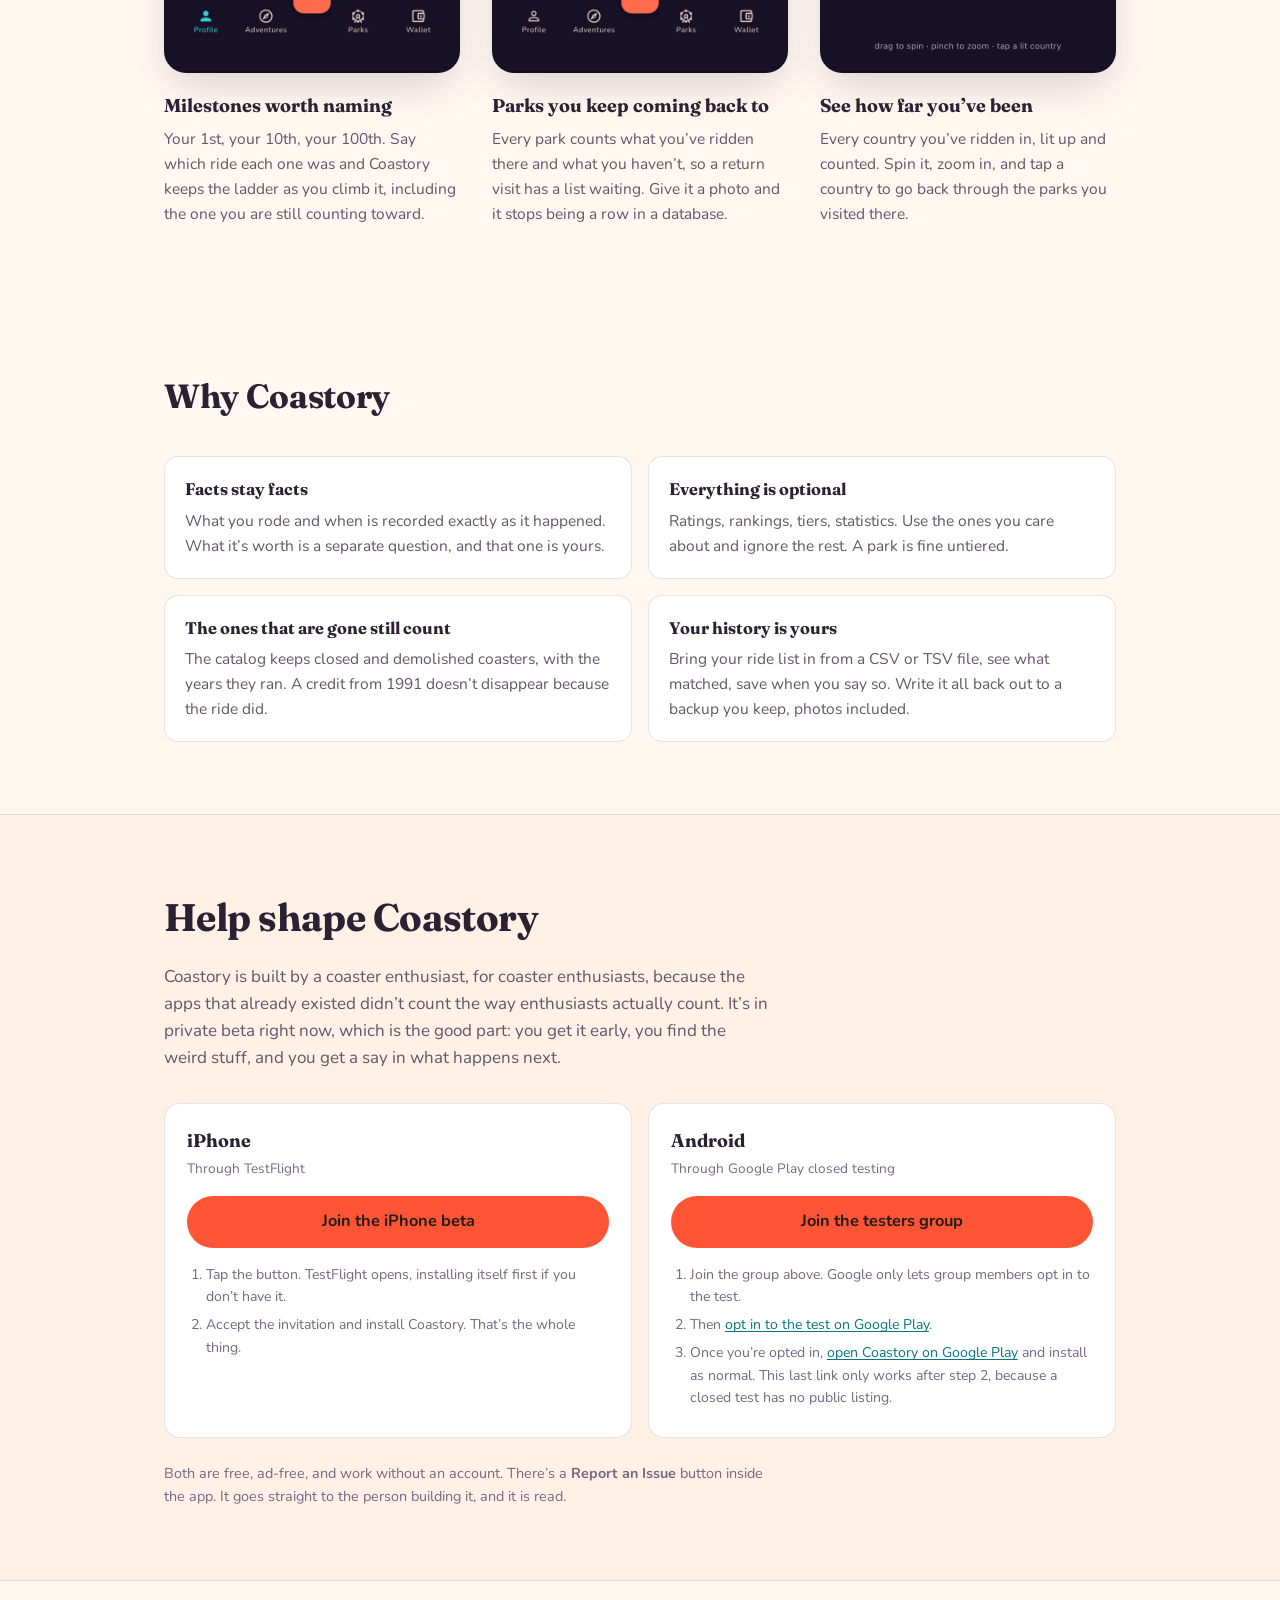
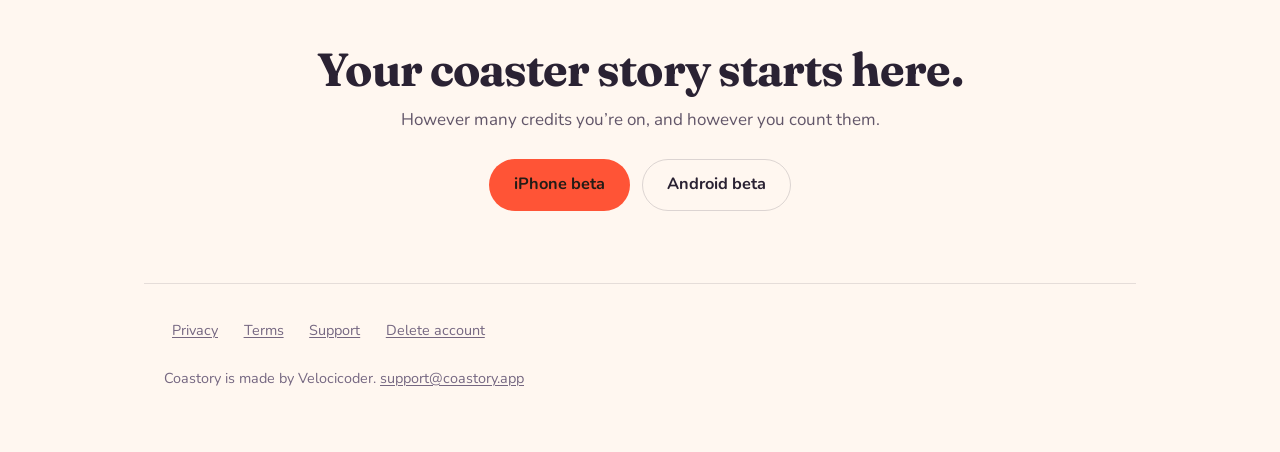
==== commit 81d23c85: "Refresh Coastory website screenshots for the current app" ====
--- a/index.html
+++ b/index.html
@@ -55,8 +55,8 @@
         <p class="fineprint">Free. No ads. No account required.</p>
       </div>
       <div class="phone-hold">
-        <img class="phone" src="/img/profile.webp" width="660" height="1434" fetchpriority="high" decoding="async"
-             alt="A Coastory profile in the app: 197 credits, a footprint of 19 parks across 14 countries and 4 continents, and a Top 3 of Leviathan, Behemoth and Kingda Ka.">
+        <img class="phone" src="/img/profile-2026-09.jpg" width="660" height="1319" fetchpriority="high" decoding="async"
+             alt="Lauren’s Coastory profile, showing 349 credits, parks visited, and her three favorite coasters.">
       </div>
     </div>
   </section>
@@ -69,13 +69,13 @@
         <p>Enthusiasts don&rsquo;t always agree on what counts as a credit. Racing sides, re-themes, the kiddie one you rode because it was the last coaster in the park you hadn&rsquo;t yet ridden - everybody draws the line somewhere different.</p>
         <p>Coastory doesn&rsquo;t draw it for you. It records what you rode, exactly as it happened, and leaves the counting to you.</p>
         <blockquote class="pull">
-          Anywhere from 1 to 3. Your count, your rules.
+          Three experiences. One credit. Your rules.
           <cite>The Racer at Kings Island races a Red side and a Blue side, both straight from the catalog. Did you ride it when it raced backwards? Add that and record it as well. Three experiences on the record, counted as however many credits you say.</cite>
         </blockquote>
       </div>
       <div class="phone-hold">
-        <img class="phone" src="/img/credit.webp" width="660" height="991" loading="lazy" decoding="async"
-             alt="The experiences screen for The Racer: three ride experiences recorded, a stepper set to count them as 1 credit, and the line reading anywhere from 1 to 3, your count, your rules. Red and Blue are tagged as catalog sides; a Backwards variation is tagged as yours.">
+        <img class="phone" src="/img/credit-2026-09.jpg" width="660" height="1434" loading="lazy" decoding="async"
+             alt="The Racer credit controls: Red and Blue are both ridden and count together as one credit. A Backwards experience stays in the history without adding another credit.">
       </div>
     </div>
   </section>
@@ -93,8 +93,8 @@
         </blockquote>
       </div>
       <div class="phone-hold">
-        <img class="phone" src="/img/ride.webp" width="660" height="1434" loading="lazy" decoding="async"
-             alt="Rita at Alton Towers in the app: the rider&rsquo;s own photo of the coaster as the header, a score of 51 out of 100 with the handwritten line &lsquo;Short, but that launch never gets old&rsquo;, and the ride&rsquo;s height, ride time, speed and length underneath.">
+        <img class="phone" src="/img/ride-2026-09.jpg" width="660" height="1434" loading="lazy" decoding="async"
+             alt="Rita at Alton Towers, showing a sample cover photo, a rating of 55 out of 100, and the rider note: Short, but that launch never gets old.">
       </div>
     </div>
   </section>
@@ -104,20 +104,20 @@
     <h2>What builds up over time</h2>
     <div class="shots">
       <div class="shot">
-        <img class="phone" src="/img/milestones.webp" width="660" height="1435" loading="lazy" decoding="async"
-             alt="The Milestones ladder: number 1 named as Corkscrew at Alton Towers, 10 as Galactica, 25 as Black Hole, 50 as Leviathan, with 75, 100 and 150 not yet named, and a line reading 3 to go until 200.">
+        <img class="phone" src="/img/milestones-2026-09.jpg" width="660" height="1434" loading="lazy" decoding="async"
+             alt="The Milestones screen: Corkscrew as credit 1, Galactica as 10, Black Hole as 25, Leviathan as 50, and three credits to go until 200.">
         <h3>Milestones worth naming</h3>
         <p>Your 1st, your 10th, your 100th. Say which ride each one was and Coastory keeps the ladder as you climb it, including the one you are still counting toward.</p>
       </div>
       <div class="shot">
-        <img class="phone" src="/img/park.webp" width="660" height="1434" loading="lazy" decoding="async"
-             alt="The Alton Towers park page in the app, headed by the rider&rsquo;s own photo of the towers and gardens, showing 13 of 23 coasters counted and a Still Chasing list of the ones they have not ridden.">
+        <img class="phone" src="/img/park-2026-09.jpg" width="660" height="1434" loading="lazy" decoding="async"
+             alt="Alton Towers with a sample photo of the gardens, 13 of 18 rides ridden, and 13 credits under the sample rider’s counting rules.">
         <h3>Parks you keep coming back to</h3>
         <p>Every park counts what you&rsquo;ve ridden there and what you haven&rsquo;t, so a return visit has a list waiting. Give it a photo and it stops being a row in a database.</p>
       </div>
       <div class="shot">
-        <img class="phone hold-center" src="/img/globe.webp" width="660" height="1435" loading="lazy" decoding="async"
-             alt="A globe in the app with countries across Europe and North America lit up, each carrying a count of how many coasters have been ridden there.">
+        <img class="phone" src="/img/globe-2026-09.jpg" width="660" height="1434" loading="lazy" decoding="async"
+             alt="The Coastory globe with visited countries lit in turquoise, including the United States, Canada, Japan, and Australia.">
         <h3>See how far you&rsquo;ve been</h3>
         <p>Every country you&rsquo;ve ridden in, lit up and counted. Spin it, zoom in, and tap a country to go back through the parks you visited there.</p>
       </div>
--- a/style.css
+++ b/style.css
@@ -196,13 +196,8 @@
 .section-title,
 .showcase h2 { font-size: clamp(1.7rem, 5.5vw, 2.1rem); margin: 0 0 2rem; letter-spacing: -0.01em; }
 .shots { display: grid; gap: 2.75rem; }
-/* Each of these screens has empty space below its content, and the three end
-   at different points. Crop to one frame so the row reads as a set and no shot
-   trails off into background. */
-.shot .phone { aspect-ratio: 66 / 114; object-fit: cover; object-position: top center; }
-/* The globe screen's chrome sits right on the default crop line and gets
-   sliced in half. Start the crop just below it. */
-.shot .phone.hold-center { object-position: center 60%; }
+/* Preserve each native screenshot in full, including its navigation. */
+.shot .phone { aspect-ratio: 660 / 1434; object-fit: contain; }
 .shot h3 { font-size: 1.16rem; margin: 1.1rem 0 0.4rem; }
 .shot p { color: var(--ink-soft); margin: 0; font-size: 0.97rem; }
 
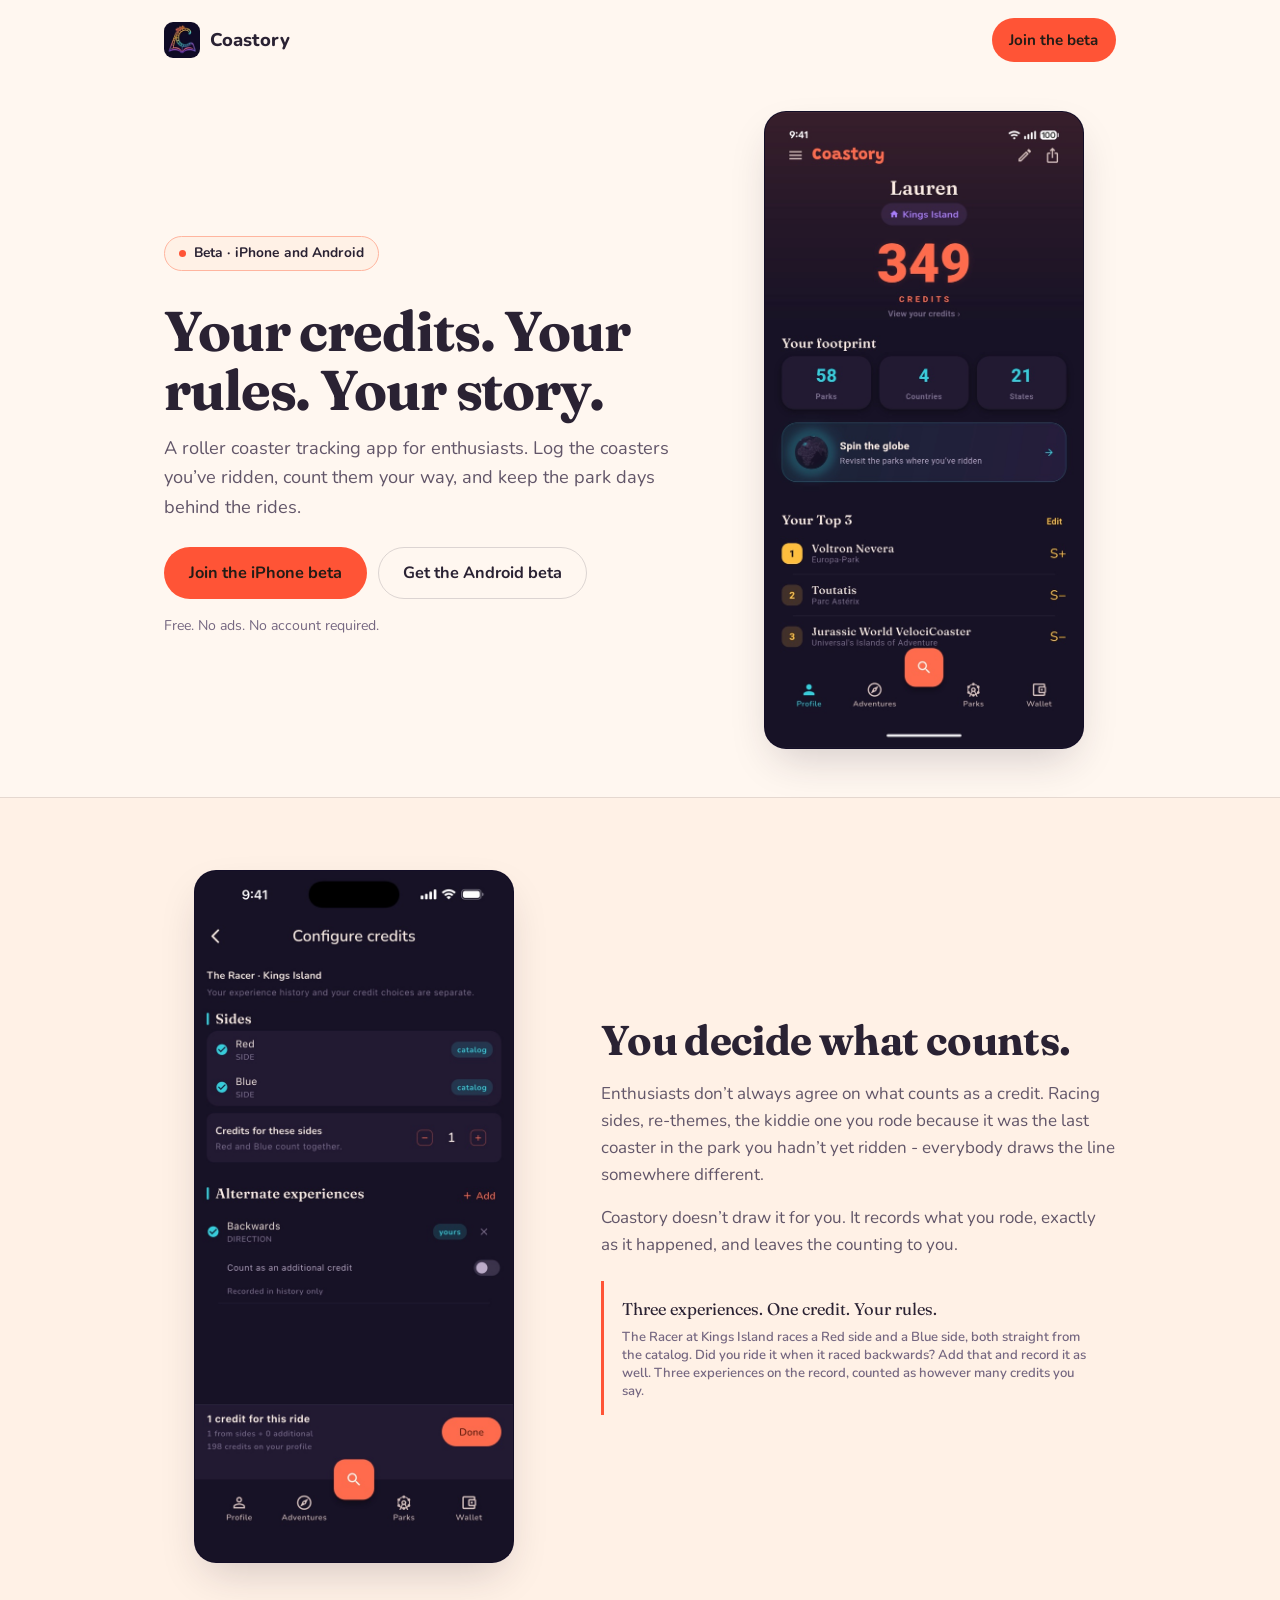
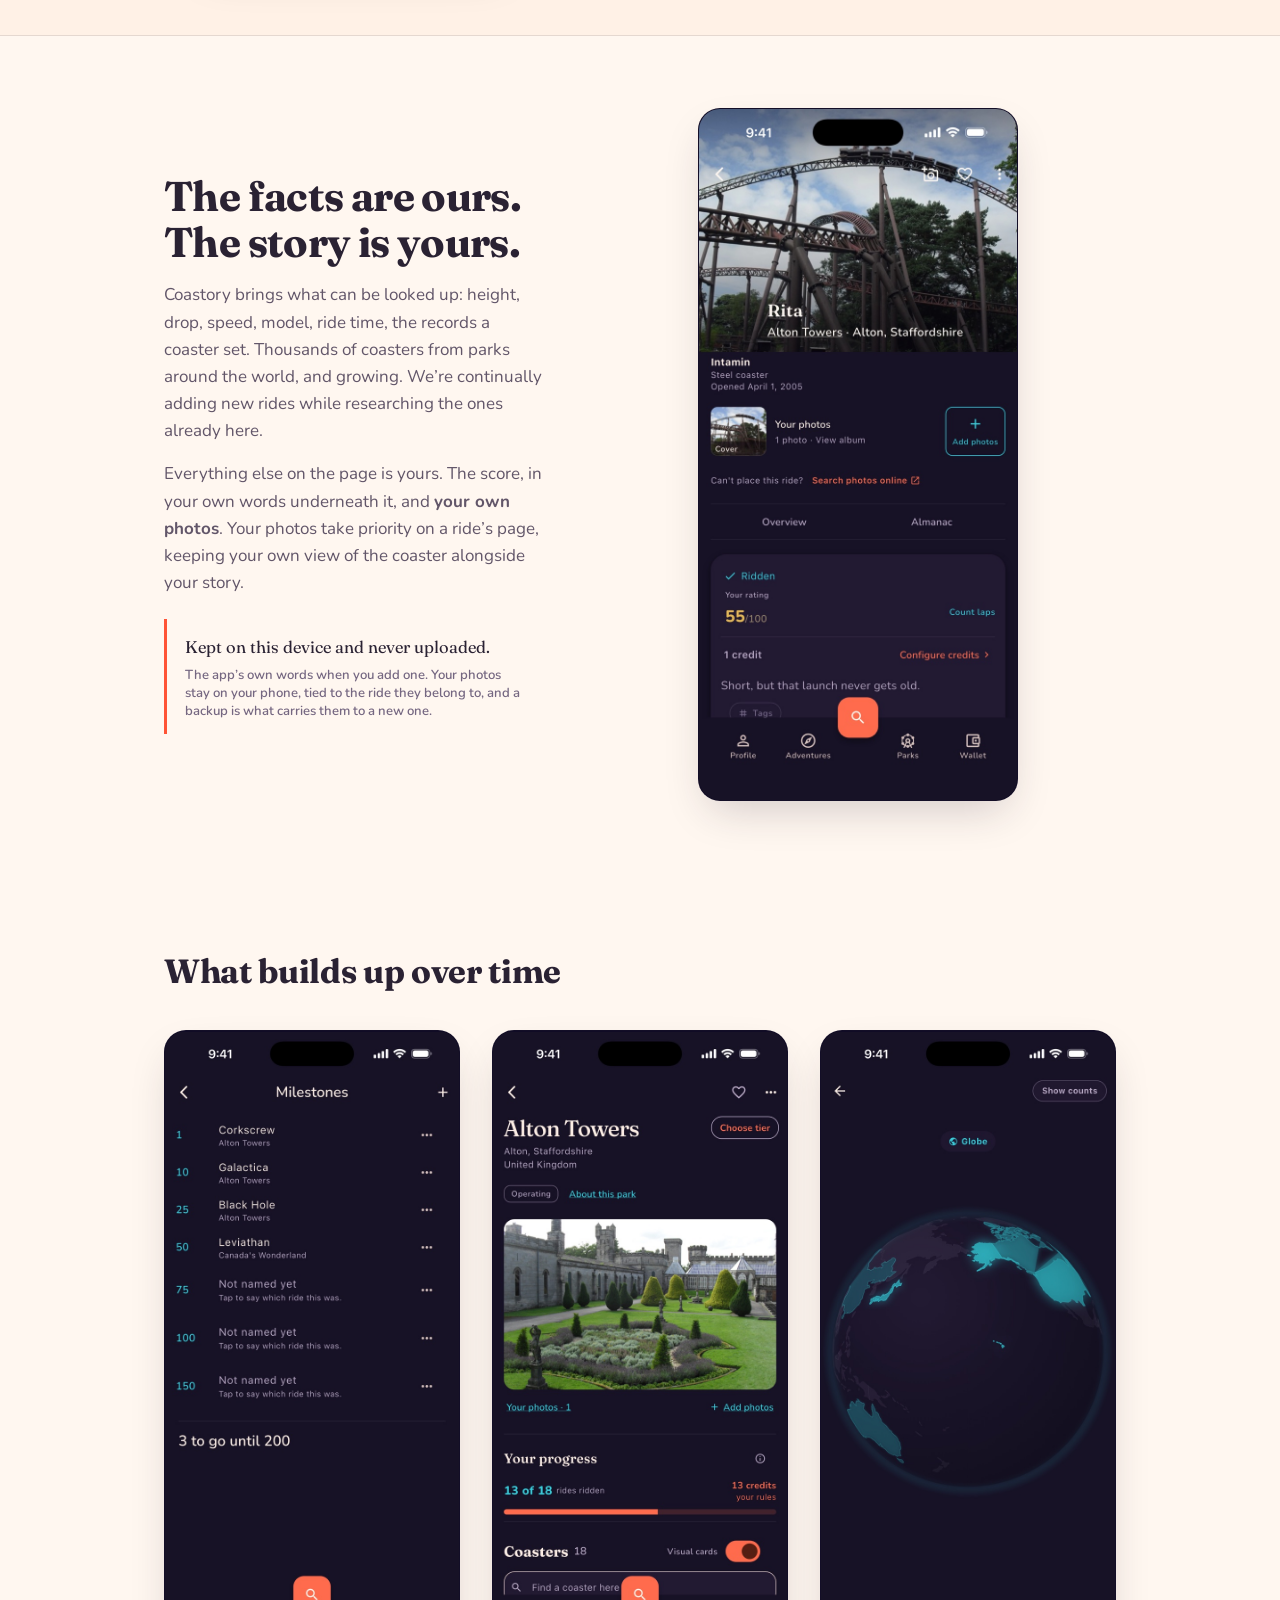
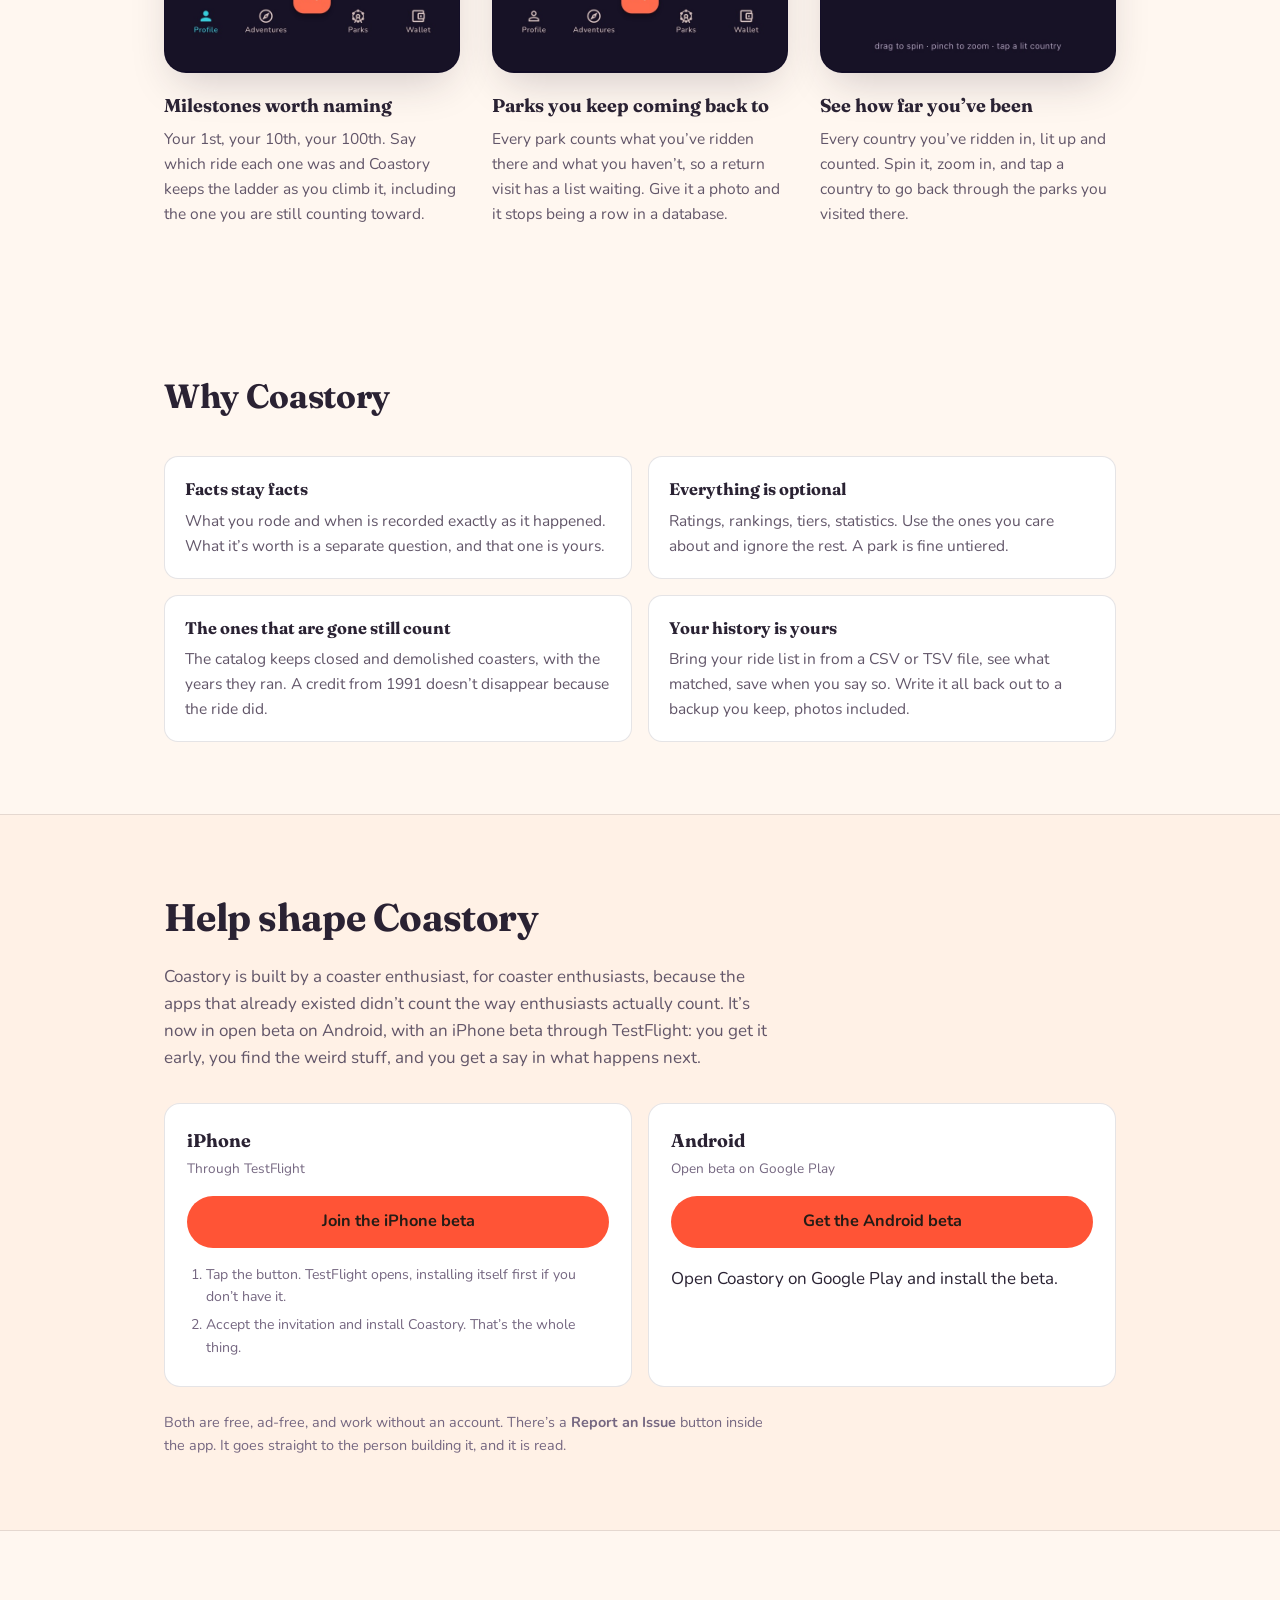
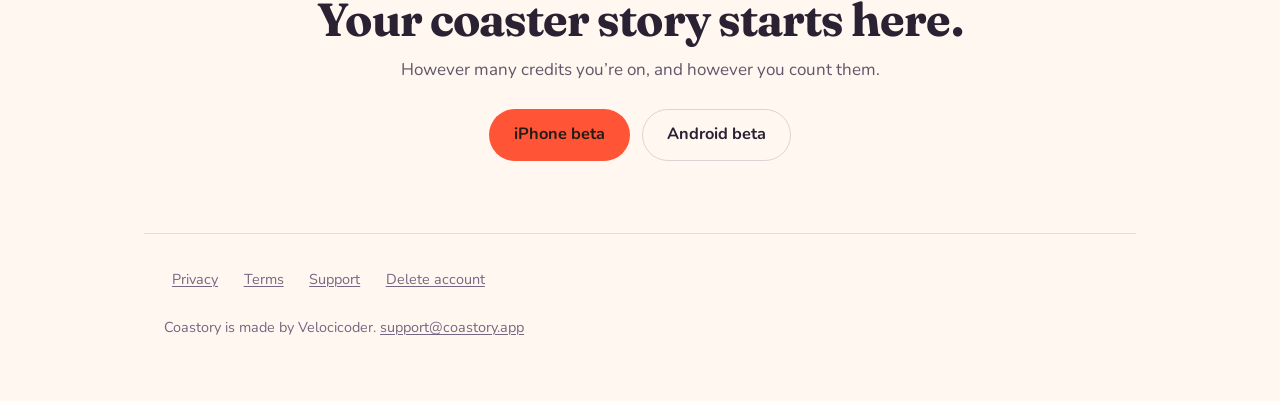
==== commit ae479685: "Update Coastory site for Android open beta" ====
--- a/index.html
+++ b/index.html
@@ -4,7 +4,7 @@
 <meta charset="utf-8">
 <meta name="viewport" content="width=device-width, initial-scale=1">
 <title>Coastory: a roller coaster tracking app for enthusiasts</title>
-<meta name="description" content="Log every coaster you've ridden, decide for yourself what counts as a credit, rate and rank your favorites, and keep the park days behind the rides. Now in private beta on iPhone and Android.">
+<meta name="description" content="Log every coaster you've ridden, decide for yourself what counts as a credit, rate and rank your favorites, and keep the park days behind the rides. Now in open beta on Android and available on iPhone through TestFlight.">
 <link rel="canonical" href="https://coastory.app/">
 <meta name="theme-color" content="#fff7f0" media="(prefers-color-scheme: light)">
 <meta name="theme-color" content="#100b25" media="(prefers-color-scheme: dark)">
@@ -13,15 +13,15 @@
 <meta property="og:site_name" content="Coastory">
 <meta property="og:url" content="https://coastory.app/">
 <meta property="og:title" content="Coastory: your credits, your rules, your story">
-<meta property="og:description" content="A roller coaster tracking app for enthusiasts. Log every coaster you've ridden, decide what counts as a credit, rate your favorites, and keep the park days behind the rides. In private beta on iPhone and Android.">
-<meta property="og:image" content="https://coastory.app/img/og.jpg">
+<meta property="og:description" content="A roller coaster tracking app for enthusiasts. Log every coaster you've ridden, decide what counts as a credit, rate your favorites, and keep the park days behind the rides. Open beta on Android; iPhone beta through TestFlight.">
+<meta property="og:image" content="https://coastory.app/img/og-open-beta.jpg">
 <meta property="og:image:width" content="1200">
 <meta property="og:image:height" content="630">
 <meta property="og:image:alt" content="Coastory. Your credits, your rules, your story. A phone showing a rider profile with 197 credits across 19 parks in 14 countries.">
 <meta name="twitter:card" content="summary_large_image">
 <meta name="twitter:title" content="Coastory: your credits, your rules, your story">
-<meta name="twitter:description" content="A roller coaster tracking app for enthusiasts. You decide what counts. In private beta on iPhone and Android.">
-<meta name="twitter:image" content="https://coastory.app/img/og.jpg">
+<meta name="twitter:description" content="A roller coaster tracking app for enthusiasts. You decide what counts. Open beta on Android; iPhone beta through TestFlight.">
+<meta name="twitter:image" content="https://coastory.app/img/og-open-beta.jpg">
 
 <link rel="icon" href="/icon.png">
 <link rel="apple-touch-icon" href="/icon.png">
@@ -45,12 +45,12 @@
   <section class="hero wrap">
     <div class="hero-grid">
       <div>
-        <p class="eyebrow"><span class="dot" aria-hidden="true"></span> Private beta &middot; iPhone and Android</p>
+        <p class="eyebrow"><span class="dot" aria-hidden="true"></span> Beta &middot; iPhone and Android</p>
         <h1>Your credits. Your rules. Your story.</h1>
         <p class="lede">A roller coaster tracking app for enthusiasts. Log the coasters you&rsquo;ve ridden, count them your way, and keep the park days behind the rides.</p>
         <div class="cta-row">
           <a class="btn btn-primary" href="#iphone">Join the iPhone beta</a>
-          <a class="btn btn-secondary" href="#android">Join the Android beta</a>
+          <a class="btn btn-secondary" href="https://play.google.com/store/apps/details?id=com.velocicoder.coastory">Get the Android beta</a>
         </div>
         <p class="fineprint">Free. No ads. No account required.</p>
       </div>
@@ -151,7 +151,7 @@
   <section class="beta section" id="beta">
     <div class="wrap">
       <h2>Help shape Coastory</h2>
-      <p class="intro">Coastory is built by a coaster enthusiast, for coaster enthusiasts, because the apps that already existed didn&rsquo;t count the way enthusiasts actually count. It&rsquo;s in private beta right now, which is the good part: you get it early, you find the weird stuff, and you get a say in what happens next.</p>
+      <p class="intro">Coastory is built by a coaster enthusiast, for coaster enthusiasts, because the apps that already existed didn&rsquo;t count the way enthusiasts actually count. It&rsquo;s now in open beta on Android, with an iPhone beta through TestFlight: you get it early, you find the weird stuff, and you get a say in what happens next.</p>
 
       <div class="beta-cards">
         <div class="beta-card" id="iphone">
@@ -166,13 +166,9 @@
 
         <div class="beta-card" id="android">
           <h3>Android</h3>
-          <p class="plat">Through Google Play closed testing</p>
-          <a class="btn btn-primary" href="https://groups.google.com/g/coastory-beta">Join the testers group</a>
-          <ol class="steps">
-            <li>Join the group above. Google only lets group members opt in to the test.</li>
-            <li>Then <a href="https://play.google.com/apps/testing/com.velocicoder.coastory">opt in to the test on Google&nbsp;Play</a>.</li>
-            <li>Once you&rsquo;re opted in, <a href="https://play.google.com/store/apps/details?id=com.velocicoder.coastory">open Coastory on Google&nbsp;Play</a> and install as normal. This last link only works after step 2, because a closed test has no public listing.</li>
-          </ol>
+          <p class="plat">Open beta on Google Play</p>
+          <a class="btn btn-primary" href="https://play.google.com/store/apps/details?id=com.velocicoder.coastory">Get the Android beta</a>
+          <p>Open Coastory on Google&nbsp;Play and install the beta.</p>
         </div>
       </div>
 
@@ -186,7 +182,7 @@
     <p>However many credits you&rsquo;re on, and however you count them.</p>
     <div class="cta-row">
       <a class="btn btn-primary" href="https://testflight.apple.com/join/esCwytSH">iPhone beta</a>
-      <a class="btn btn-secondary" href="#android">Android beta</a>
+      <a class="btn btn-secondary" href="https://play.google.com/store/apps/details?id=com.velocicoder.coastory">Android beta</a>
     </div>
   </section>
 
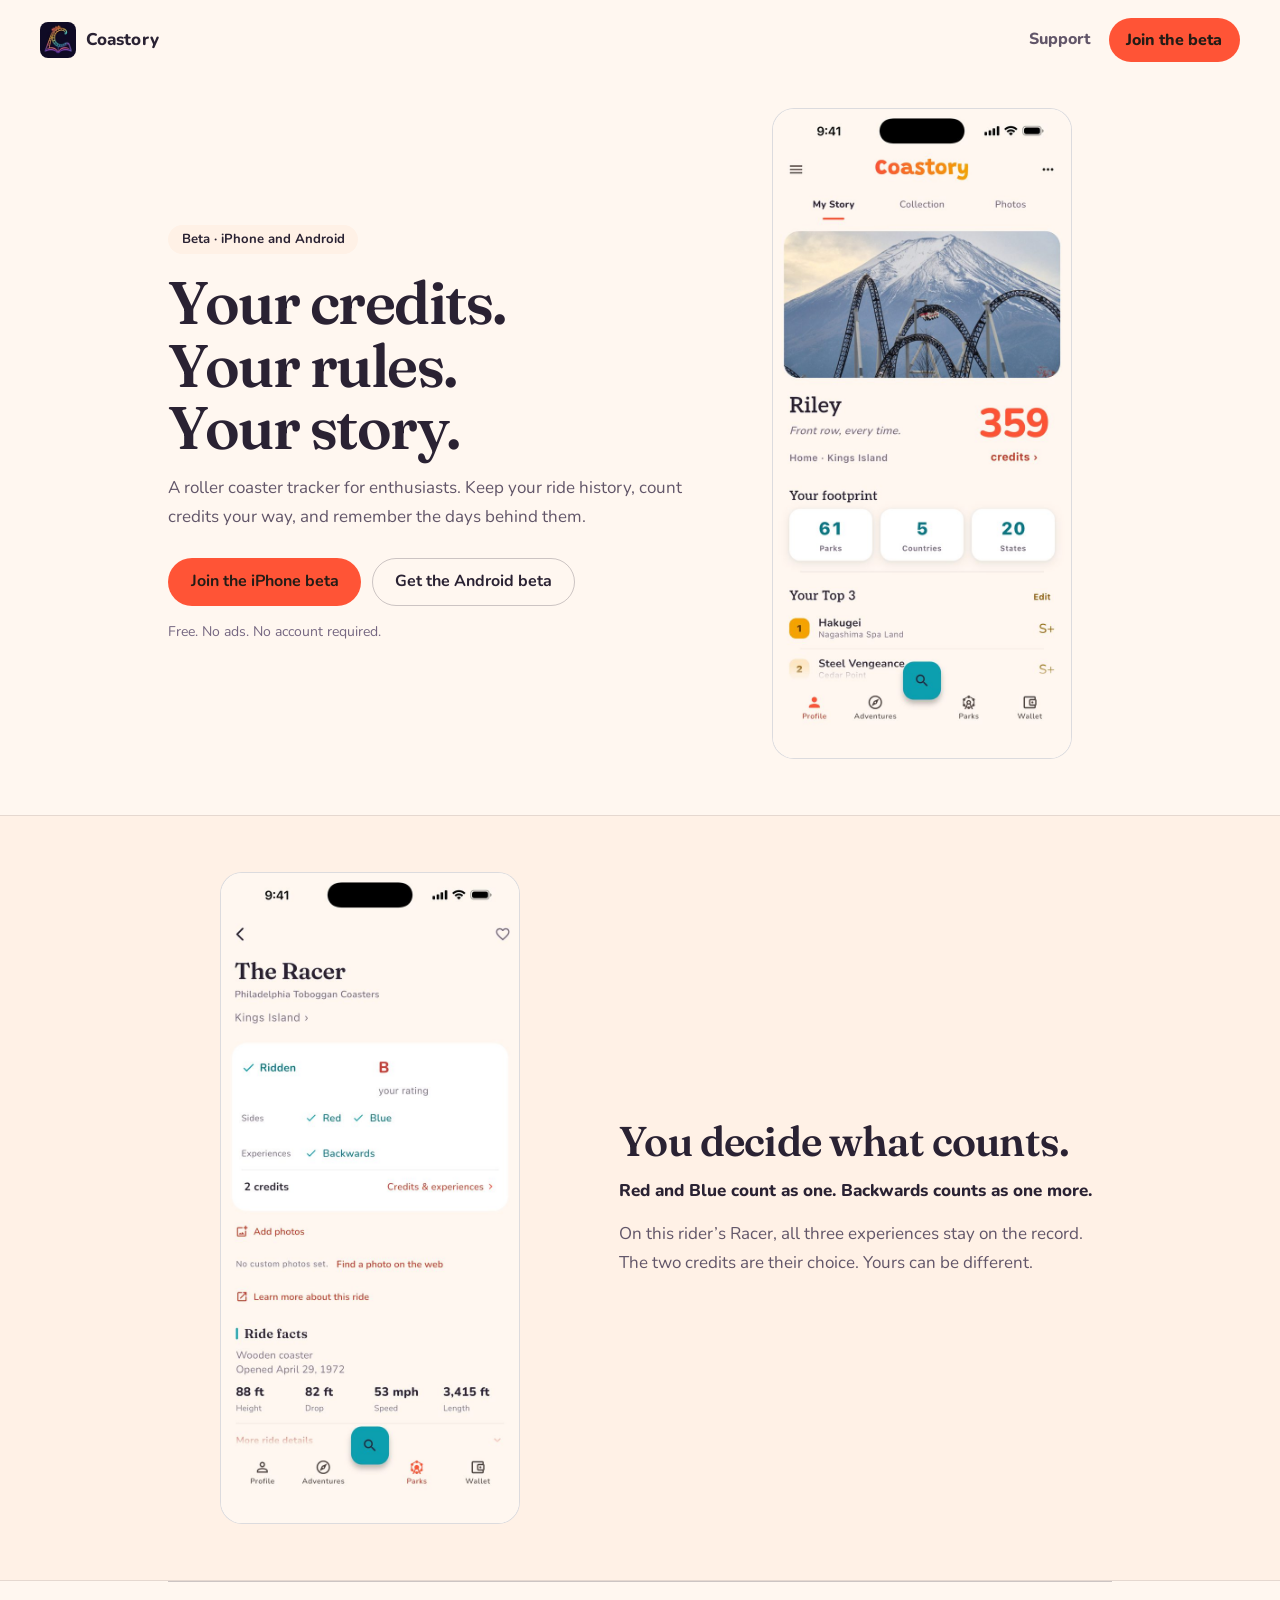
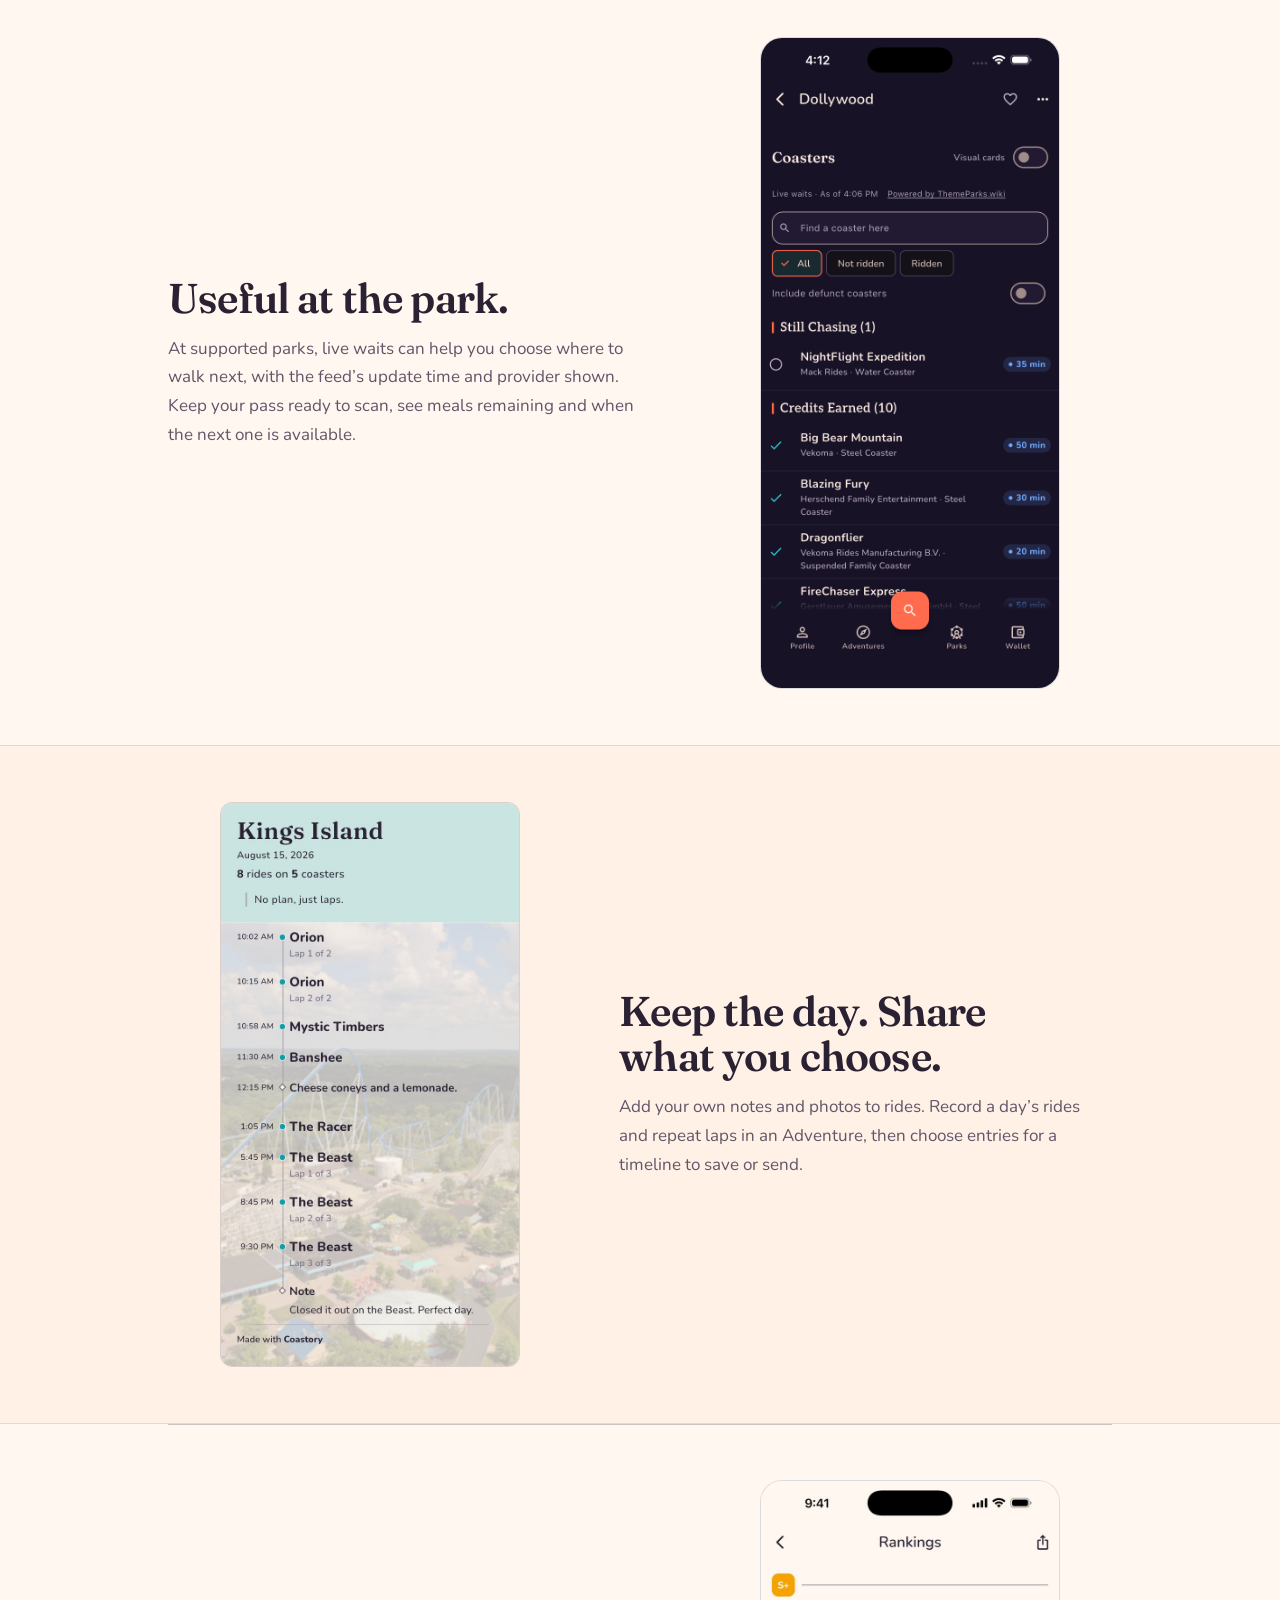
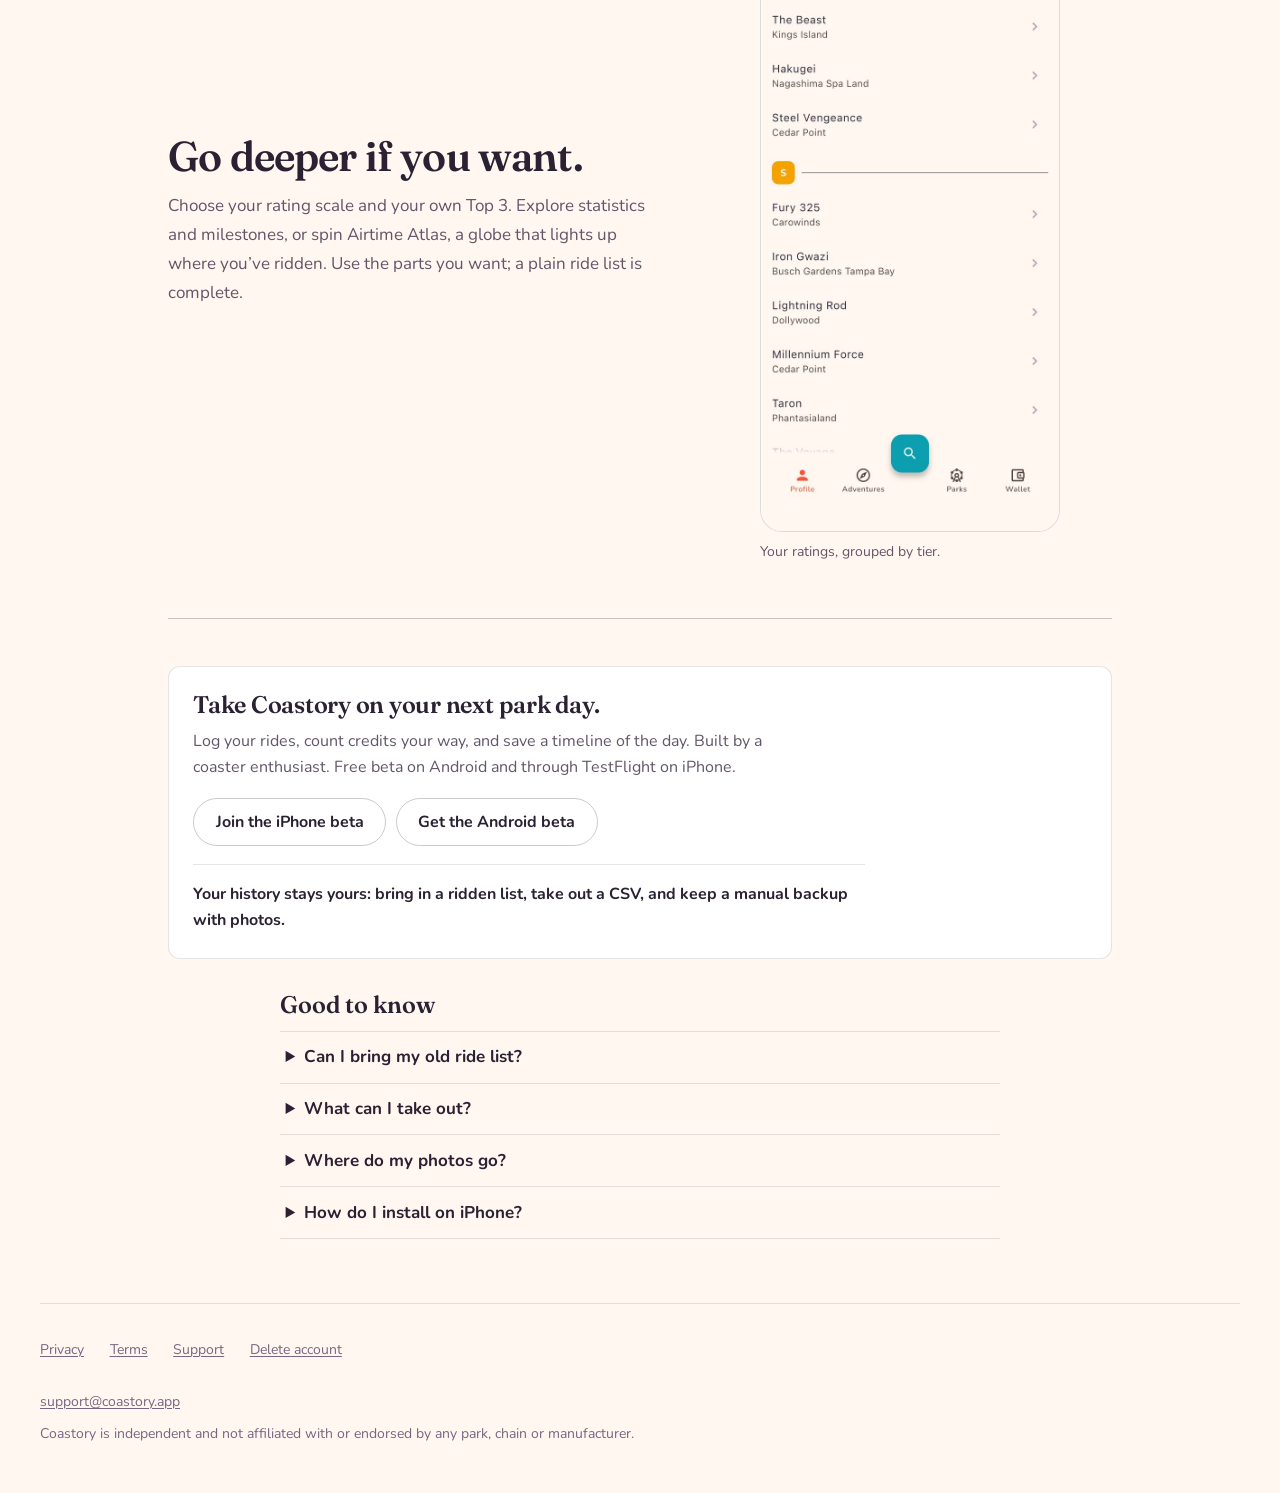
==== commit 7f8c87ce: "site: landing page redesign without the catalog (CSTRY-432) Landing-only launch candidate (founder, " ====
--- a/index.html
+++ b/index.html
@@ -14,175 +14,145 @@
 <meta property="og:url" content="https://coastory.app/">
 <meta property="og:title" content="Coastory: your credits, your rules, your story">
 <meta property="og:description" content="A roller coaster tracking app for enthusiasts. Log every coaster you've ridden, decide what counts as a credit, rate your favorites, and keep the park days behind the rides. Open beta on Android; iPhone beta through TestFlight.">
-<meta property="og:image" content="https://coastory.app/img/og-open-beta.jpg">
+<meta property="og:image" content="https://coastory.app/img/og-2026-10-29.jpg">
 <meta property="og:image:width" content="1200">
 <meta property="og:image:height" content="630">
-<meta property="og:image:alt" content="Coastory. Your credits, your rules, your story. A phone showing a rider profile with 197 credits across 19 parks in 14 countries.">
+<meta property="og:image:alt" content="Coastory. Your credits, your rules, your story. A phone showing a rider's Coastory profile: a cover photo of a coaster against Mount Fuji, 359 credits, and a Top 3 of Hakugei, Steel Vengeance and The Beast.">
 <meta name="twitter:card" content="summary_large_image">
 <meta name="twitter:title" content="Coastory: your credits, your rules, your story">
 <meta name="twitter:description" content="A roller coaster tracking app for enthusiasts. You decide what counts. Open beta on Android; iPhone beta through TestFlight.">
-<meta name="twitter:image" content="https://coastory.app/img/og-open-beta.jpg">
+<meta name="twitter:image" content="https://coastory.app/img/og-2026-10-29.jpg">
+<meta name="twitter:image:alt" content="Coastory. Your credits, your rules, your story. A phone showing a rider's Coastory profile: a cover photo of a coaster against Mount Fuji, 359 credits, and a Top 3 of Hakugei, Steel Vengeance and The Beast.">
 
 <link rel="icon" href="/icon.png">
 <link rel="apple-touch-icon" href="/icon.png">
 <link rel="preload" href="/fonts/nunito.woff2" as="font" type="font/woff2" crossorigin>
 <link rel="preload" href="/fonts/fraunces.woff2" as="font" type="font/woff2" crossorigin>
 <link rel="stylesheet" href="/style.css">
+<link rel="stylesheet" href="/homepage.css">
 </head>
-<body>
+<body class="home-short">
 <a class="skip" href="#main">Skip to content</a>
 
-<header class="site-header header-cta">
-  <a class="brand" href="/"><img src="/img/mark.webp" alt="" width="36" height="36" decoding="async"><span>Coastory</span></a>
+<header class="site-header">
+  <a class="brand" href="/"><img src="/img/mark.webp" alt="" width="80" height="80" decoding="async"><span>Coastory</span></a>
   <nav aria-label="Primary">
+    <a class="nav-link" href="/support/">Support</a>
     <a class="nav-btn" href="#beta">Join the beta</a>
   </nav>
 </header>
 
 <main id="main">
 
-  <!-- What it is ------------------------------------------------------- -->
+  <!-- A coaster tracker built around the rider ------------------------- -->
   <section class="hero wrap">
     <div class="hero-grid">
       <div>
-        <p class="eyebrow"><span class="dot" aria-hidden="true"></span> Beta &middot; iPhone and Android</p>
-        <h1>Your credits. Your rules. Your story.</h1>
-        <p class="lede">A roller coaster tracking app for enthusiasts. Log the coasters you&rsquo;ve ridden, count them your way, and keep the park days behind the rides.</p>
+        <p class="eyebrow">Beta &middot; iPhone and Android</p>
+        <h1><span>Your credits.</span> <span>Your rules.</span> <span>Your story.</span></h1>
+        <p class="lede">A roller coaster tracker for enthusiasts. Keep your ride history, count credits your way, and remember the days behind them.</p>
         <div class="cta-row">
-          <a class="btn btn-primary" href="#iphone">Join the iPhone beta</a>
+          <a class="btn btn-primary" href="https://testflight.apple.com/join/esCwytSH">Join the iPhone beta</a>
           <a class="btn btn-secondary" href="https://play.google.com/store/apps/details?id=com.velocicoder.coastory">Get the Android beta</a>
         </div>
         <p class="fineprint">Free. No ads. No account required.</p>
       </div>
-      <div class="phone-hold">
-        <img class="phone" src="/img/profile-2026-09.jpg" width="660" height="1319" fetchpriority="high" decoding="async"
-             alt="Lauren’s Coastory profile, showing 349 credits, parks visited, and her three favorite coasters.">
-      </div>
+      <picture class="hero-phone">
+        <source media="(prefers-color-scheme: light)" srcset="/img/profile-2026-10-29-light.jpg" width="660" height="1434">
+        <img class="phone" src="/img/profile-2026-10-29.jpg" width="660" height="1434" fetchpriority="high" decoding="async"
+             alt="A rider's Coastory profile: a cover photo of a coaster against Mount Fuji, 359 credits, and a Top 3 of Hakugei, Steel Vengeance and The Beast.">
+      </picture>
     </div>
   </section>
 
-  <!-- Why it's different ----------------------------------------------- -->
-  <section class="counts section" id="counts">
-    <div class="wrap counts-grid">
+  <!-- A concrete credit choice ----------------------------------------- -->
+  <section class="short-credit band section" id="counts" aria-labelledby="counts-heading">
+    <div class="wrap short-row short-row-image-first">
       <div>
-        <h2>You decide what counts.</h2>
-        <p>Enthusiasts don&rsquo;t always agree on what counts as a credit. Racing sides, re-themes, the kiddie one you rode because it was the last coaster in the park you hadn&rsquo;t yet ridden - everybody draws the line somewhere different.</p>
-        <p>Coastory doesn&rsquo;t draw it for you. It records what you rode, exactly as it happened, and leaves the counting to you.</p>
-        <blockquote class="pull">
-          Three experiences. One credit. Your rules.
-          <cite>The Racer at Kings Island races a Red side and a Blue side, both straight from the catalog. Did you ride it when it raced backwards? Add that and record it as well. Three experiences on the record, counted as however many credits you say.</cite>
-        </blockquote>
+        <h2 id="counts-heading">You decide what counts.</h2>
+        <p class="short-example">Red and Blue count as one. Backwards counts as one more.</p>
+        <p>On this rider&rsquo;s Racer, all three experiences stay on the record. The two credits are their choice. Yours can be different.</p>
       </div>
-      <div class="phone-hold">
-        <img class="phone" src="/img/credit-2026-09.jpg" width="660" height="1434" loading="lazy" decoding="async"
-             alt="The Racer credit controls: Red and Blue are both ridden and count together as one credit. A Backwards experience stays in the history without adding another credit.">
-      </div>
+      <picture>
+        <source media="(prefers-color-scheme: light)" srcset="/img/credit-2026-10-29-light.jpg" width="660" height="1434">
+        <img class="phone" src="/img/credit-2026-10-29.jpg" width="660" height="1434" loading="lazy" decoding="async"
+             alt="The Racer's page in Coastory: ridden, rated B, its Red and Blue sides and a Backwards ride all checked, counted as two credits.">
+      </picture>
     </div>
   </section>
 
-  <!-- The facts are ours, the story is yours -------------------------- -->
-  <section class="counts plain section" id="yours">
-    <div class="wrap counts-grid">
+  <!-- At the park ------------------------------------------------------- -->
+  <section class="short-feature section ruled" aria-labelledby="park-heading">
+    <div class="wrap short-row">
       <div>
-        <h2>The facts are ours. The story is yours.</h2>
-        <p>Coastory brings what can be looked up: height, drop, speed, model, ride time, the records a coaster set. Thousands of coasters from parks around the world, and growing. We&rsquo;re continually adding new rides while researching the ones already here.</p>
-        <p>Everything else on the page is yours. The score, in your own words underneath it, and <strong>your own photos</strong>. Your photos take priority on a ride&rsquo;s page, keeping your own view of the coaster alongside your story.</p>
-        <blockquote class="pull">
-          Kept on this device and never uploaded.
-          <cite>The app&rsquo;s own words when you add one. Your photos stay on your phone, tied to the ride they belong to, and a backup is what carries them to a new one.</cite>
-        </blockquote>
+        <h2 id="park-heading">Useful at the park.</h2>
+        <p>At supported parks, live waits can help you choose where to walk next, with the feed&rsquo;s update time and provider shown. Keep your pass ready to scan, see meals remaining and when the next one is available.</p>
       </div>
-      <div class="phone-hold">
-        <img class="phone" src="/img/ride-2026-09.jpg" width="660" height="1434" loading="lazy" decoding="async"
-             alt="Rita at Alton Towers, showing a sample cover photo, a rating of 55 out of 100, and the rider note: Short, but that launch never gets old.">
-      </div>
+      <figure class="short-shot">
+        <img class="phone" src="/img/dollywood-live-waits-2026-10-25.png" width="1320" height="2868" loading="lazy" decoding="async"
+             alt="Dollywood's coaster list with Visual cards off, posted waits beside rides, and a ThemeParks.wiki update timestamp.">
+      </figure>
     </div>
   </section>
 
-  <!-- What accumulates ------------------------------------------------- -->
-  <section class="showcase section wrap">
-    <h2>What builds up over time</h2>
-    <div class="shots">
-      <div class="shot">
-        <img class="phone" src="/img/milestones-2026-09.jpg" width="660" height="1434" loading="lazy" decoding="async"
-             alt="The Milestones screen: Corkscrew as credit 1, Galactica as 10, Black Hole as 25, Leviathan as 50, and three credits to go until 200.">
-        <h3>Milestones worth naming</h3>
-        <p>Your 1st, your 10th, your 100th. Say which ride each one was and Coastory keeps the ladder as you climb it, including the one you are still counting toward.</p>
+  <!-- A real Adventure export ------------------------------------------ -->
+  <section class="short-day band section" aria-labelledby="day-heading">
+    <div class="wrap short-row short-row-image-first">
+      <div>
+        <h2 id="day-heading">Keep the day. Share what you choose.</h2>
+        <p>Add your own notes and photos to rides. Record a day&rsquo;s rides and repeat laps in an Adventure, then choose entries for a timeline to save or send.</p>
       </div>
-      <div class="shot">
-        <img class="phone" src="/img/park-2026-09.jpg" width="660" height="1434" loading="lazy" decoding="async"
-             alt="Alton Towers with a sample photo of the gardens, 13 of 18 rides ridden, and 13 credits under the sample rider’s counting rules.">
-        <h3>Parks you keep coming back to</h3>
-        <p>Every park counts what you&rsquo;ve ridden there and what you haven&rsquo;t, so a return visit has a list waiting. Give it a photo and it stops being a row in a database.</p>
-      </div>
-      <div class="shot">
-        <img class="phone" src="/img/globe-2026-09.jpg" width="660" height="1434" loading="lazy" decoding="async"
-             alt="The Coastory globe with visited countries lit in turquoise, including the United States, Canada, Japan, and Australia.">
-        <h3>See how far you&rsquo;ve been</h3>
-        <p>Every country you&rsquo;ve ridden in, lit up and counted. Spin it, zoom in, and tap a country to go back through the parks you visited there.</p>
-      </div>
+      <img class="short-export" src="/img/share-day-2026-10-21.jpg" width="680" height="1284" loading="lazy" decoding="async"
+           alt="A rider's Kings Island day as an exported timeline: eight rides on five coasters in order, including both laps on Orion and three on The Beast, ending with a note.">
     </div>
   </section>
 
-  <!-- What it won't do to you ------------------------------------------ -->
-  <section class="section wrap" aria-labelledby="why">
-    <h2 id="why" class="section-title">Why Coastory</h2>
-    <div class="pillars">
-      <div class="pillar">
-        <h3>Facts stay facts</h3>
-        <p>What you rode and when is recorded exactly as it happened. What it&rsquo;s worth is a separate question, and that one is yours.</p>
+  <!-- Depth by choice --------------------------------------------------- -->
+  <section class="short-depth section ruled" aria-labelledby="depth-heading">
+    <div class="wrap short-row">
+      <div>
+        <h2 id="depth-heading">Go deeper if you want.</h2>
+        <p>Choose your rating scale and your own Top 3. Explore statistics and milestones, or spin Airtime Atlas, a globe that lights up where you&rsquo;ve ridden. Use the parts you want; a plain ride list is complete.</p>
       </div>
-      <div class="pillar">
-        <h3>Everything is optional</h3>
-        <p>Ratings, rankings, tiers, statistics. Use the ones you care about and ignore the rest. A park is fine untiered.</p>
-      </div>
-      <div class="pillar">
-        <h3>The ones that are gone still count</h3>
-        <p>The catalog keeps closed and demolished coasters, with the years they ran. A credit from 1991 doesn&rsquo;t disappear because the ride did.</p>
-      </div>
-      <div class="pillar">
-        <h3>Your history is yours</h3>
-        <p>Bring your ride list in from a CSV or TSV file, see what matched, save when you say so. Write it all back out to a backup you keep, photos included.</p>
-      </div>
+      <figure class="short-shot">
+        <picture>
+          <source media="(prefers-color-scheme: light)" srcset="/img/rankings-2026-10-21-light.jpg" width="660" height="1434">
+          <img class="phone" src="/img/rankings-2026-10-21.jpg" width="660" height="1434" loading="lazy" decoding="async"
+               alt="A rider's letter-tier ratings: The Beast, Hakugei and Steel Vengeance in S+, with more coasters in S.">
+        </picture>
+        <figcaption>Your ratings, grouped by tier.</figcaption>
+      </figure>
     </div>
   </section>
 
-  <!-- Why join now, and how -------------------------------------------- -->
-  <section class="beta section" id="beta">
+  <!-- Join and common questions ---------------------------------------- -->
+  <section class="closing short-closing section ruled" id="beta" aria-labelledby="beta-heading">
     <div class="wrap">
-      <h2>Help shape Coastory</h2>
-      <p class="intro">Coastory is built by a coaster enthusiast, for coaster enthusiasts, because the apps that already existed didn&rsquo;t count the way enthusiasts actually count. It&rsquo;s now in open beta on Android, with an iPhone beta through TestFlight: you get it early, you find the weird stuff, and you get a say in what happens next.</p>
-
-      <div class="beta-cards">
-        <div class="beta-card" id="iphone">
-          <h3>iPhone</h3>
-          <p class="plat">Through TestFlight</p>
-          <a class="btn btn-primary" href="https://testflight.apple.com/join/esCwytSH">Join the iPhone beta</a>
-          <ol class="steps">
-            <li>Tap the button. TestFlight opens, installing itself first if you don&rsquo;t have it.</li>
-            <li>Accept the invitation and install Coastory. That&rsquo;s the whole thing.</li>
-          </ol>
-        </div>
-
-        <div class="beta-card" id="android">
-          <h3>Android</h3>
-          <p class="plat">Open beta on Google Play</p>
-          <a class="btn btn-primary" href="https://play.google.com/store/apps/details?id=com.velocicoder.coastory">Get the Android beta</a>
-          <p>Open Coastory on Google&nbsp;Play and install the beta.</p>
-        </div>
+      <div class="app-invitation">
+        <h2 id="beta-heading">Take Coastory on your next park day.</h2>
+        <p>Log your rides, count credits your way, and save a timeline of the day. Built by a coaster enthusiast. Free beta on Android and through TestFlight on iPhone.</p>
+        <p class="app-actions"><a id="iphone" href="https://testflight.apple.com/join/esCwytSH">Join the iPhone beta</a><a id="android" href="https://play.google.com/store/apps/details?id=com.velocicoder.coastory">Get the Android beta</a></p>
+        <p class="short-ownership">Your history stays yours: bring in a ridden list, take out a CSV, and keep a manual backup with photos.</p>
       </div>
-
-      <p class="after">Both are free, ad-free, and work without an account. There&rsquo;s a <strong>Report an Issue</strong> button inside the app. It goes straight to the person building it, and it is read.</p>
-    </div>
-  </section>
-
-  <!-- Join ------------------------------------------------------------- -->
-  <section class="closer wrap">
-    <h2>Your coaster story starts here.</h2>
-    <p>However many credits you&rsquo;re on, and however you count them.</p>
-    <div class="cta-row">
-      <a class="btn btn-primary" href="https://testflight.apple.com/join/esCwytSH">iPhone beta</a>
-      <a class="btn btn-secondary" href="https://play.google.com/store/apps/details?id=com.velocicoder.coastory">Android beta</a>
+      <div class="short-faq">
+        <h3>Good to know</h3>
+        <details>
+          <summary>Can I bring my old ride list?</summary>
+          <p>Import ridden coasters from a CSV or TSV file, review the matches, then choose when to save. Ratings, dates, notes and photos from that file are not imported.</p>
+        </details>
+        <details>
+          <summary>What can I take out?</summary>
+          <p>Export your ride history as a CSV file. A separate manual Coastory backup includes your photos and which rides they belong to, for restoring in Coastory.</p>
+        </details>
+        <details>
+          <summary>Where do my photos go?</summary>
+          <p>Coastory does not upload the photos you add. They stay on this device unless you choose to export or share them. Your phone&rsquo;s own backup or transfer may also carry them.</p>
+        </details>
+        <details>
+          <summary>How do I install on iPhone?</summary>
+          <p>Use the iPhone beta button above. TestFlight guides you through installing it first if needed, then accepting the invitation.</p>
+        </details>
+      </div>
     </div>
   </section>
 
@@ -195,7 +165,8 @@
     <li><a href="/support/">Support</a></li>
     <li><a href="/delete-account/">Delete account</a></li>
   </ul>
-  <p>Coastory is made by Velocicoder. <a href="mailto:support@coastory.app">support@coastory.app</a></p>
+  <p><a href="mailto:support@coastory.app">support@coastory.app</a></p>
+  <p>Coastory is independent and not affiliated with or endorsed by any park, chain or manufacturer.</p>
 </footer>
 </body>
 </html>
--- a/style.css
+++ b/style.css
@@ -1,9 +1,13 @@
-/* coastory.app — the palette is the app's own (lib/core/theme/coastory_colors.dart). */
+/* coastory.app. The palette is the app's own (lib/core/theme/coastory_colors.dart).
+   This file owns the tokens, the type scale, the shared header and footer, the
+   closing invitation, the landing page and the doc pages. catalog.css layers
+   the Coaster Catalog over it. */
 
 /* The app's own faces, subset to Latin + the punctuation this site uses.
    Nunito is the app's UI family, Fraunces its display/"almanac head" serif
    (lib/core/theme/coastory_typography.dart). Both SIL OFL 1.1. Serving them
-   here is what makes the site read as the same product as the app. */
+   here is what makes the site read as the same product as the app.
+   License text and copyright lines: fonts/OFL.txt. */
 @font-face {
   font-family: 'Nunito';
   src: url('/fonts/nunito.woff2') format('woff2-variations');
@@ -19,8 +23,16 @@
   font-display: swap;
 }
 
+/* ---------------------------------------------------------------- tokens */
+
 :root {
   --brand: #ff5436;
+  /* Coral as text (hover and current state): the fill stays --brand. */
+  --brand-ink: #c0351c;
+  /* Dark ink on a coral fill: the app's own button treatment. White on coral
+     is only 3.2:1. */
+  --on-brand: #241c16;
+  --brand-hover: #ff6d53;
   --fact: #0c9fb0;
   /* --fact is the app's teal and stays the accent; as *text* on the cream
      ground it only reaches 3.0:1, so links get a darkened cut. */
@@ -36,11 +48,52 @@
   --note-bg: #fff1e6;
   --note-edge: #ffb59f;
   --shot-frame: rgba(42, 34, 51, 0.16);
-  --shot-shadow: rgba(42, 34, 51, 0.22);
   --band: #fff1e6;
+  /* One raised step for reference panels (facts, a feature, an invitation)
+     and one stronger rule for where a section starts. Shared with the
+     catalog. */
+  --surface-raised: #ffffff;
+  --line-strong: rgba(42, 34, 51, 0.24);
 
   --ui: 'Nunito', -apple-system, BlinkMacSystemFont, "Segoe UI", Roboto, Helvetica, Arial, sans-serif;
   --display: 'Fraunces', Iowan Old Style, Georgia, 'Times New Roman', serif;
+
+  /* Type roles, one scale for the whole site (shared with catalog.css).
+     Fraunces carries titles, section starts, feature headlines and big
+     figures; Nunito carries everything a visitor scans or reads, including
+     the name of a park or ride in any list (the app's own rule). */
+  --type-title: 600 clamp(2.5rem, 5.2vw, 3.75rem)/1.04 var(--display);
+  --type-title-small: 600 clamp(2rem, 3.6vw, 2.6rem)/1.08 var(--display);
+  --type-section: 600 1.5rem/1.2 var(--display);
+  --type-feature: 600 clamp(1.6rem, 2.4vw, 1.95rem)/1.15 var(--display);
+  --type-figure: 500 1.7rem/1.1 var(--display);
+  --type-item: 700 1.0625rem/1.3 var(--ui);
+  --type-body: 400 1rem/1.65 var(--ui);
+  --type-prose: 400 1.0625rem/1.7 var(--ui);
+  --type-meta: 400 0.875rem/1.45 var(--ui);
+  --type-small: 400 0.8125rem/1.45 var(--ui);
+  --type-label: 700 0.82rem/1.3 var(--ui);
+  /* A figure inside a row (a count beside a list name), in the display face. */
+  --type-count: 500 1rem/1 var(--display);
+  /* Shape. One panel radius, one control radius, one thumbnail radius,
+     pills for actions, and a device corner for phone captures (a device,
+     not a panel). */
+  --radius-panel: 12px;
+  --radius-control: 8px;
+  --radius-thumb: 6px;
+  --radius-device: 22px;
+  --measure: 43rem;
+  /* The shared frame: the header and the footer are one width on every page
+     (the catalog's), with one side gutter. The catalog's shells fill the
+     frame. The landing's content column (--column) and the doc pages'
+     measure are narrower and centered inside it, so on a wide screen their
+     edges sit inside the header's, not on them. */
+  --frame-max: 1248px;
+  --column: 62rem;
+  --gutter: 1.25rem;
+}
+@media (min-width: 41rem) {
+  :root { --gutter: 1.5rem; }
 }
 @media (prefers-color-scheme: dark) {
   :root {
@@ -49,223 +102,388 @@
     --surface: #1a1433;
     --ink: #fff7f0;
     --ink-soft: #cbbfd6;
-    --ink-faint: #8f829c;
+    --ink-faint: #9a8da7;
+    --brand-ink: #ff5436;
     --line: rgba(255, 247, 240, 0.14);
     --note-bg: #2a1a26;
     --note-edge: #6b3a2f;
     --shot-frame: rgba(255, 247, 240, 0.18);
-    --shot-shadow: rgba(0, 0, 0, 0.55);
     --band: #1a1433;
+    --surface-raised: #241c3f;
+    --line-strong: rgba(255, 247, 240, 0.26);
   }
 }
+
+/* ---------------------------------------------------------------- base */
+
 * { box-sizing: border-box; }
 html { -webkit-text-size-adjust: 100%; }
 body {
   margin: 0;
   background: var(--ground);
   color: var(--ink);
-  font: 17px/1.6 var(--ui);
+  font: var(--type-body);
   overflow-x: hidden;
 }
 a { color: var(--link); text-decoration-thickness: 1px; text-underline-offset: 2px; }
-a:hover { color: var(--brand); }
+a:hover { color: var(--brand-ink); }
 img { max-width: 100%; }
+picture { display: block; }
 code { font: 0.92em ui-monospace, SFMono-Regular, Menlo, Consolas, monospace; background: var(--line); padding: 0.05em 0.35em; border-radius: 4px; }
-
+h1, h2, h3 { font-family: var(--display); }
+
+/* The ring is coral as text (--brand-ink): plain coral is about 3:1 on the
+   cream ground. In dark mode --brand-ink is the coral itself. */
 :focus-visible {
-  outline: 3px solid var(--brand);
+  outline: 3px solid var(--brand-ink);
   outline-offset: 3px;
   border-radius: 4px;
 }
 
-/* Skip link — the landing page leads with a nav CTA, so keyboard users get a
-   way past the header straight to the content. */
+/* Skip link: the header leads with navigation, so keyboard users get a way
+   past it straight to the content. */
 .skip {
   position: absolute; left: -9999px; top: 0;
   background: var(--surface); color: var(--ink);
-  padding: 0.6rem 1rem; border-radius: 0 0 10px 0; z-index: 10;
+  padding: 0.6rem 1rem; border-radius: 0 0 var(--radius-control) 0; z-index: 10;
 }
 .skip:focus { left: 0; }
 
+/* ---------------------------------------------------------------- header */
+
+/* One header on every page: the mark, the nav with the current item marked,
+   and either the beta pill (landing) or "The app" (elsewhere). One width and
+   one gutter everywhere, so the mark never moves between pages. */
 .site-header {
-  display: flex; align-items: center; justify-content: space-between; gap: 1rem;
-  max-width: 62rem; margin: 0 auto; padding: 1.1rem 1.25rem;
-}
-.brand { display: inline-flex; align-items: center; gap: 0.6rem; color: var(--ink); text-decoration: none; font-weight: 800; font-size: 1.15rem; letter-spacing: 0.01em; }
-.brand img { border-radius: 9px; }
-.site-header nav { display: flex; gap: 1.1rem; font-size: 0.95rem; }
+  display: flex; align-items: center; justify-content: space-between; gap: 0.5rem 1rem;
+  max-width: var(--frame-max); margin: 0 auto; padding: 1.1rem var(--gutter);
+}
+.brand {
+  display: inline-flex; align-items: center; gap: 0.6rem; min-height: 44px;
+  color: var(--ink); text-decoration: none;
+  font: var(--type-item); font-weight: 800; letter-spacing: 0.01em;
+}
+.brand img { width: 36px; height: 36px; border-radius: var(--radius-control); flex: none; }
+.site-header nav { display: flex; flex-wrap: wrap; align-items: center; justify-content: flex-end; gap: 0.15rem 1.1rem; }
 .site-header nav a { color: var(--ink-soft); text-decoration: none; }
-.site-header nav a:hover { color: var(--brand); }
-/* Specific enough to beat `.site-header nav a` — otherwise the CTA inherits
-   muted ink on to a coral fill and drops to 1.5:1. */
-.site-header nav a.nav-btn { color: #241c16; }
-.site-header nav a.nav-btn:hover { color: #241c16; }
-
-.doc { max-width: 44rem; margin: 0 auto; padding: 0.5rem 1.25rem 4rem; }
-.doc h1 { font-family: var(--display); font-size: 2.1rem; line-height: 1.15; margin: 1rem 0 1.25rem; letter-spacing: -0.01em; }
-.doc h2 { font-family: var(--display); font-size: 1.35rem; margin: 2.2rem 0 0.6rem; }
-.doc h3 { margin: 1.6rem 0 0.4rem; color: var(--ink-soft); text-transform: uppercase; letter-spacing: 0.06em; font-size: 0.85rem; }
+.site-header nav a.nav-link {
+  display: inline-flex; align-items: center; min-height: 44px;
+  padding: 0.5rem 0.1rem;
+  border-bottom: 2px solid transparent;
+  font-weight: 800; white-space: nowrap;
+}
+.site-header nav a.nav-link:hover { color: var(--brand-ink); }
+.site-header nav a.nav-link[aria-current] { color: var(--ink); border-bottom-color: var(--brand); }
+/* Specific enough to beat `.site-header nav a`: the CTA keeps dark ink on its
+   coral fill. */
+.site-header nav a.nav-btn,
+.site-header nav a.nav-btn:hover { color: var(--on-brand); }
+.nav-btn {
+  display: inline-flex; align-items: center; min-height: 44px;
+  padding: 0.55rem 1.1rem; border-radius: 999px;
+  background: var(--brand); color: var(--on-brand);
+  font: var(--type-body); font-weight: 800; text-decoration: none; white-space: nowrap;
+}
+.nav-btn:hover { background: var(--brand-hover); }
+
+/* ---------------------------------------------------------------- footer */
+
+/* The footer box is the frame's content column, so its rule and its text
+   share the header's edges; the links' tap padding hangs outside that edge. */
+.site-footer {
+  width: calc(100% - 2 * var(--gutter)); max-width: calc(var(--frame-max) - 2 * var(--gutter));
+  margin: 0 auto; padding: 1.5rem 0 3rem;
+  color: var(--ink-faint); font: var(--type-meta); border-top: 1px solid var(--line);
+}
+.site-footer a { color: var(--ink-faint); }
+.site-footer a:hover { color: var(--brand-ink); }
+.footer-links { display: flex; flex-wrap: wrap; gap: 0.1rem 0.6rem; margin: 0 0 0.5rem -0.5rem; padding: 0; list-style: none; }
+.footer-links a { display: inline-flex; align-items: center; min-height: 44px; padding: 0 0.5rem; }
+.site-footer p { margin: 0; }
+.site-footer p a { display: inline-flex; align-items: center; min-height: 44px; }
+
+/* ---------------------------------------------------------------- actions */
+
+/* Pills. One size for every action pill on the landing (the header's beta
+   pill stays at 44px): the primary is coral with dark ink (the app's own
+   button), the secondary and the app actions are outlined. The catalog sets
+   its own invitation pills at its chip size. */
+.cta-row { display: flex; flex-wrap: wrap; gap: 0.7rem; }
+.btn,
+.app-actions a {
+  display: inline-flex; align-items: center; justify-content: center; gap: 0.5rem;
+  min-height: 48px; padding: 0.6rem 1.35rem;
+  border-radius: 999px; border: 1.5px solid transparent;
+  font: 700 1rem/1.2 var(--ui); text-decoration: none; white-space: nowrap;
+  transition: background-color 0.15s ease, border-color 0.15s ease;
+}
+.btn-primary { background: var(--brand); color: var(--on-brand); }
+.btn-primary:hover { background: var(--brand-hover); color: var(--on-brand); }
+.btn-secondary { background: transparent; color: var(--ink); border-color: var(--line-strong); }
+.btn-secondary:hover { border-color: var(--brand); color: var(--ink); }
+
+.app-actions { display: flex; flex-wrap: wrap; gap: 0.6rem; margin: 0.9rem 0 0; }
+.app-actions a { border-color: var(--line-strong); background: transparent; color: var(--ink); }
+.app-actions a:hover { border-color: var(--brand); color: var(--ink); }
+
+/* ---------------------------------------------------------------- invitation */
+
+/* The one closing invitation, shared with the catalog: one raised step, one
+   border, one panel radius, no shadow. */
+.app-invitation {
+  padding: 1.3rem 1.5rem 1.4rem;
+  border: 1px solid var(--line);
+  border-radius: var(--radius-panel);
+  background: var(--surface-raised);
+}
+.app-invitation h2 { margin: 0 0 0.5rem; font: var(--type-section); letter-spacing: -0.01em; color: var(--ink); }
+.app-invitation p { max-width: 40rem; margin: 0; color: var(--ink-soft); font: var(--type-body); }
+.app-invitation .app-actions { max-width: none; margin-top: 1.1rem; }
+
+/* ---------------------------------------------------------------- doc pages */
+
+.doc { max-width: var(--measure); margin: 0 auto; padding: 0.5rem var(--gutter) 4rem; box-sizing: content-box; }
+.doc h1 { font: var(--type-title-small); letter-spacing: -0.02em; margin: 1rem 0 1.25rem; text-wrap: balance; }
+.doc h2 { font: var(--type-section); letter-spacing: -0.01em; margin: 2.4rem 0 0.6rem; }
+.doc h3 { font: var(--type-item); margin: 1.8rem 0 0.35rem; color: var(--ink); }
 .doc p, .doc li { margin: 0.6rem 0; }
 .doc ul { padding-left: 1.3rem; }
 .doc li { margin: 0.45rem 0; }
 .doc blockquote {
   margin: 1.2rem 0; padding: 0.9rem 1.1rem;
-  background: var(--note-bg); border-left: 4px solid var(--note-edge); border-radius: 6px;
-  color: var(--ink); font-size: 0.95rem;
+  background: var(--note-bg); border-left: 4px solid var(--note-edge); border-radius: var(--radius-control);
+  color: var(--ink);
 }
 .doc blockquote p { margin: 0; }
 .doc hr { border: 0; border-top: 1px solid var(--line); margin: 2rem 0; }
 .table-wrap { overflow-x: auto; margin: 1rem 0; }
-table { border-collapse: collapse; width: 100%; font-size: 0.92rem; }
+table { border-collapse: collapse; width: 100%; font: var(--type-meta); }
 th, td { text-align: left; vertical-align: top; padding: 0.5rem 0.6rem; border-bottom: 1px solid var(--line); }
-th { color: var(--ink-soft); font-weight: 600; }
-
-.site-footer { max-width: 62rem; margin: 0 auto; padding: 1.5rem 1.25rem 3rem; color: var(--ink-faint); font-size: 0.9rem; border-top: 1px solid var(--line); }
-.site-footer a { color: var(--ink-faint); }
-.footer-links { display: flex; flex-wrap: wrap; gap: 0.1rem 0.6rem; margin: 0 0 0.5rem; padding: 0; list-style: none; }
-.footer-links a { display: inline-flex; align-items: center; min-height: 44px; padding: 0 0.5rem; }
+th { color: var(--ink-soft); font-weight: 700; }
+
+/* A short ruled list of links (the 404 page). */
+.doc .link-list { margin: 1.5rem 0 0; padding: 0; list-style: none; border-top: 1px solid var(--line-strong); }
+.doc .link-list li { margin: 0; border-bottom: 1px solid var(--line); }
+.link-list a {
+  display: flex; flex-direction: column; justify-content: center; min-height: 56px; padding: 0.6rem 0;
+  color: var(--ink); font: var(--type-item); text-decoration: none;
+}
+.link-list a span { color: var(--ink-soft); font: var(--type-meta); }
+.link-list a:hover { color: var(--brand-ink); }
 
 /* ---------------------------------------------------------------- landing */
 
-.wrap { max-width: 62rem; margin: 0 auto; padding: 0 1.25rem; }
+.wrap { max-width: var(--column); margin: 0 auto; padding: 0 var(--gutter); }
 .section { padding-block: 3.5rem; }
+/* A section starts with a rule, as in the catalog. The rule runs on the
+   content column, the text's own edges, never edge to edge; the header and
+   footer keep the wider frame. Bands carry their own edge instead. */
+.ruled { position: relative; }
+.ruled::before {
+  content: ''; position: absolute; top: 0; left: 50%; transform: translateX(-50%);
+  width: calc(min(100%, var(--column)) - 2 * var(--gutter));
+  border-top: 1px solid var(--line-strong);
+}
+.section-heading { margin: 0 0 0.5rem; font: var(--type-section); letter-spacing: -0.01em; }
+
+/* The eyebrow is a tinted label, not a control: no border, so it does not
+   read as a third pill beside the two below it. */
 .eyebrow {
   display: inline-flex; align-items: center; gap: 0.5rem;
+  margin: 0;
   padding: 0.35rem 0.85rem; border-radius: 999px;
-  background: var(--note-bg); border: 1px solid var(--note-edge);
-  font-size: 0.86rem; font-weight: 700; color: var(--ink);
-  letter-spacing: 0.01em;
-}
-.dot { width: 7px; height: 7px; border-radius: 50%; background: var(--brand); flex: none; }
-
-h1, h2, h3 { font-family: var(--display); }
-
-/* Buttons. The primary is coral with dark ink, which is the app's own button
-   treatment — white on coral is only 3.2:1 and would fail AA at this size. */
-.cta-row { display: flex; flex-wrap: wrap; gap: 0.7rem; }
-.btn {
-  display: inline-flex; align-items: center; justify-content: center; gap: 0.5rem;
-  min-height: 52px; padding: 0.8rem 1.5rem;
-  border-radius: 999px; border: 1.5px solid transparent;
-  font: 700 1.02rem/1.2 var(--ui); text-decoration: none;
-  transition: transform 0.15s ease, background-color 0.15s ease, border-color 0.15s ease;
-}
-.btn-primary { background: var(--brand); color: #241c16; }
-.btn-primary:hover { background: #ff6d53; color: #241c16; transform: translateY(-1px); }
-.btn-secondary { background: transparent; color: var(--ink); border-color: var(--shot-frame); }
-.btn-secondary:hover { border-color: var(--brand); color: var(--ink); transform: translateY(-1px); }
-.btn small { display: block; font-weight: 600; font-size: 0.78rem; opacity: 0.75; }
+  background: var(--note-bg);
+  font: var(--type-label); color: var(--ink);
+}
+
+/* A screen capture, shown whole, with a device corner and a hairline edge so
+   a dark screen has an edge on a dark page. No shadow. */
+.phone {
+  display: block; width: 100%; height: auto;
+  aspect-ratio: 660 / 1434;
+  border-radius: var(--radius-device);
+  border: 1px solid var(--shot-frame);
+  background: var(--surface-raised);
+}
 
 /* Hero */
-.hero { padding-block: 1rem 2.5rem; }
+.hero { padding-block: 1rem 3rem; }
 .hero-grid { display: grid; gap: 2.5rem; align-items: center; }
 .hero h1 {
-  font-size: clamp(2.3rem, 8.5vw, 3.5rem);
-  line-height: 1.05; letter-spacing: -0.02em;
-  margin: 1.1rem 0 0.9rem; text-wrap: balance;
-}
-.hero .lede { font-size: 1.14rem; color: var(--ink-soft); margin: 0 0 1.6rem; max-width: 34rem; }
-.hero .fineprint { color: var(--ink-faint); font-size: 0.88rem; margin: 1rem 0 0; }
-
-/* A screenshot, framed so it reads as a phone screen on either page theme. */
-.phone {
+  font: var(--type-title);
+  letter-spacing: -0.025em;
+  margin: 1.1rem 0 1rem; text-wrap: balance;
+}
+/* The headline breaks between its three sentences, never inside one. */
+.hero h1 span { white-space: nowrap; }
+.hero .lede { font: var(--type-prose); color: var(--ink-soft); margin: 0 0 1.6rem; max-width: 34rem; }
+.hero .fineprint { color: var(--ink-faint); font: var(--type-meta); margin: 1rem 0 0; }
+.hero-phone { max-width: 270px; margin: 0 auto; }
+
+/* The two statement sections: a phone beside a heading, copy and a pull
+   quote. The first is the page's one bold band. */
+.statement-grid { display: grid; gap: 2.25rem; align-items: center; }
+.statement h2 { font: var(--type-title-small); letter-spacing: -0.02em; margin: 0 0 1rem; text-wrap: balance; }
+.statement p { color: var(--ink-soft); font: var(--type-prose); margin: 0 0 1rem; max-width: 34rem; }
+.statement-phone { max-width: 280px; margin: 0 auto; width: 100%; }
+.band { background: var(--band); border-block: 1px solid var(--line); }
+.bold .statement-phone { max-width: 340px; }
+.pull {
+  margin: 1.5rem 0 0; padding: 0.2rem 0 0.2rem 1.15rem;
+  border-left: 3px solid var(--line-strong);
+  font: var(--type-section); color: var(--ink);
+  max-width: 34rem;
+}
+.pull cite { display: block; margin-top: 0.5rem; font: var(--type-meta); color: var(--ink-soft); font-style: normal; }
+
+/* What builds up over time: six tiles in a ruled grid. On phones each tile
+   is a row, a small phone beside its name and line. */
+.tiles { display: grid; margin: 1.5rem 0 0; }
+.tile {
+  display: grid; grid-template-columns: 7rem minmax(0, 1fr); gap: 0 1.1rem; align-items: center;
+  margin: 0; padding: 1.25rem 0;
+  border-bottom: 1px solid var(--line);
+}
+.tile:last-child { border-bottom: 0; padding-bottom: 0; }
+.tile:first-child { padding-top: 0; }
+.tile figcaption h3 { margin: 0 0 0.25rem; font: var(--type-item); color: var(--ink); }
+.tile figcaption p { margin: 0; color: var(--ink-soft); font: var(--type-body); }
+
+/* Take it with you: real exported images, not phone screens, so no phone
+   frame. The tier board stops above its B band (founder, 2026-10-20) and
+   fades out rather than ending on a hard edge. */
+.share h2 { font: var(--type-section); letter-spacing: -0.01em; margin: 0 0 0.5rem; }
+.share .intro { color: var(--ink-soft); font: var(--type-prose); margin: 0 0 2rem; max-width: 34rem; }
+.share-grid { display: grid; gap: 2.25rem; }
+/* On phones every figure starts at the column's left edge, so the three
+   captions share one edge; from 46rem the grid centers them. The tier board
+   takes its full track (capped at 46rem), so it holds its size before its
+   image loads. */
+.share-item { margin: 0; max-width: 300px; justify-self: start; }
+.share-item.share-wide { width: 100%; max-width: 46rem; }
+.share-item img {
   display: block; width: 100%; height: auto;
-  border-radius: 22px;
+  border-radius: var(--radius-panel);
   border: 1px solid var(--shot-frame);
-  box-shadow: 0 18px 44px -12px var(--shot-shadow);
-  background: #100b25;
-}
-.phone-hold { max-width: 300px; margin: 0 auto; }
-
-/* The two alternating image+text feature sections. */
-.counts { background: var(--band); border-block: 1px solid var(--line); }
-/* Second one runs on the page ground so the two bands do not merge into
-   one slab, and its phone sits on the opposite side. */
-.counts.plain { background: transparent; border-block: 0; }
-.counts-grid { display: grid; gap: 2rem; align-items: center; }
-.counts h2 { font-size: clamp(1.9rem, 6.5vw, 2.6rem); line-height: 1.1; letter-spacing: -0.015em; margin: 0 0 1rem; text-wrap: balance; }
-.counts p { color: var(--ink-soft); margin: 0 0 1rem; max-width: 34rem; }
-.pull {
-  margin: 1.4rem 0 0; padding: 0.9rem 1.15rem;
-  border-left: 3px solid var(--brand);
-  font-family: var(--display); font-size: 1.06rem; color: var(--ink);
-}
-.pull cite { display: block; margin-top: 0.35rem; font: 600 0.82rem var(--ui); color: var(--ink-faint); font-style: normal; }
-
-/* Showcase */
-.section-title,
-.showcase h2 { font-size: clamp(1.7rem, 5.5vw, 2.1rem); margin: 0 0 2rem; letter-spacing: -0.01em; }
-.shots { display: grid; gap: 2.75rem; }
-/* Preserve each native screenshot in full, including its navigation. */
-.shot .phone { aspect-ratio: 660 / 1434; object-fit: contain; }
-.shot h3 { font-size: 1.16rem; margin: 1.1rem 0 0.4rem; }
-.shot p { color: var(--ink-soft); margin: 0; font-size: 0.97rem; }
-
-/* Why Coastory */
-.pillars { display: grid; gap: 1rem; grid-template-columns: repeat(auto-fit, minmax(15rem, 1fr)); }
-.pillar { background: var(--surface); border: 1px solid var(--line); border-radius: 14px; padding: 1.2rem 1.25rem; }
-.pillar h3 { font-size: 1.05rem; margin: 0 0 0.35rem; }
-.pillar p { margin: 0; color: var(--ink-soft); font-size: 0.97rem; }
-
-/* Beta */
-.beta { background: var(--band); border-block: 1px solid var(--line); }
-.beta h2 { font-size: clamp(1.8rem, 6vw, 2.4rem); margin: 0 0 0.9rem; letter-spacing: -0.015em; }
-.beta .intro { color: var(--ink-soft); max-width: 38rem; margin: 0 0 2rem; }
-.beta-cards { display: grid; gap: 1rem; grid-template-columns: repeat(auto-fit, minmax(17rem, 1fr)); }
-.beta-card { background: var(--surface); border: 1px solid var(--line); border-radius: 16px; padding: 1.35rem 1.4rem; }
-.beta-card h3 { font-size: 1.15rem; margin: 0 0 0.15rem; }
-.beta-card .plat { color: var(--ink-faint); font-size: 0.85rem; margin: 0 0 1rem; }
-.beta-card .btn { width: 100%; }
-.steps { margin: 1rem 0 0; padding: 0 0 0 1.15rem; color: var(--ink-faint); font-size: 0.88rem; }
-.steps li { margin: 0.35rem 0; }
-.steps a { color: var(--link); }
-.beta .after { color: var(--ink-faint); font-size: 0.9rem; margin: 1.5rem 0 0; max-width: 38rem; }
-
-/* Closing invitation */
-.closer { text-align: center; padding-block: 4rem 4.5rem; }
-.closer h2 { font-size: clamp(2rem, 7vw, 2.9rem); line-height: 1.08; letter-spacing: -0.02em; margin: 0 0 0.7rem; text-wrap: balance; }
-.closer p { color: var(--ink-soft); margin: 0 auto 1.6rem; max-width: 30rem; }
-.closer .cta-row { justify-content: center; }
-
-/* --------------------------------------------------------------- wider up */
+}
+.share-wide img {
+  -webkit-mask-image: linear-gradient(to bottom, #000 78%, transparent);
+  mask-image: linear-gradient(to bottom, #000 78%, transparent);
+}
+.share-item figcaption { margin-top: 0.9rem; color: var(--ink-soft); font: var(--type-body); }
+.share-item figcaption strong { color: var(--ink); font: var(--type-item); }
+
+/* The Coaster Catalog */
+.catalog-intro { display: grid; gap: 1.5rem 3rem; }
+.catalog-intro p { margin: 0; }
+.catalog-line { color: var(--ink-soft); font: var(--type-prose); max-width: 34rem; }
+.catalog-intro .catalog-counts { margin-top: 1rem; color: var(--ink-soft); font: var(--type-prose); }
+.catalog-counts strong { color: var(--ink); font: var(--type-figure); letter-spacing: -0.01em; }
+.example-links { margin: 0; padding: 0; list-style: none; border-top: 1px solid var(--line); }
+.example-links li { border-bottom: 1px solid var(--line); }
+.example-links a {
+  display: flex; flex-direction: column; justify-content: center; min-height: 64px; padding: 0.65rem 0;
+  color: var(--ink); text-decoration: none;
+}
+.example-links strong { font: var(--type-item); }
+.example-links span { color: var(--ink-soft); font: var(--type-meta); }
+.example-links a:hover strong { color: var(--brand-ink); text-decoration: underline; text-decoration-thickness: 1.5px; text-underline-offset: 0.18em; }
+.catalog-intro .btn { justify-self: start; margin-top: 0.5rem; }
+
+/* Why Coastory: four points as a ruled list, no cards. */
+.why-list { display: grid; margin: 1.5rem 0 0; }
+.why-list > div { padding: 1.1rem 0; border-top: 1px solid var(--line); }
+.why-list dt { margin: 0 0 0.3rem; font: var(--type-item); color: var(--ink); }
+.why-list dd { margin: 0; color: var(--ink-soft); font: var(--type-body); max-width: 34rem; }
+
+/* Closing: the shared invitation, with the TestFlight steps as small print
+   and the report-an-issue line under it. */
+/* It follows Why Coastory, whose own bottom padding is the gap. */
+.closing { padding-block: 0.5rem 4rem; }
+.closing .app-invitation { padding: 1.6rem 1.5rem 1.6rem; }
+.closing .app-invitation > p { max-width: 38rem; }
+.app-steps { display: grid; gap: 1rem 2.5rem; margin-top: 1.4rem; padding-top: 1.1rem; border-top: 1px solid var(--line); }
+.app-steps h3 { margin: 0 0 0.2rem; font: var(--type-label); color: var(--ink); }
+.app-steps p,
+.app-steps ol { margin: 0; color: var(--ink-soft); font: var(--type-meta); }
+.app-steps ol { padding-left: 1.15rem; }
+.app-steps li + li { margin-top: 0.25rem; }
+.closing .after { margin: 1.4rem 0 0; max-width: 38rem; color: var(--ink-soft); font: var(--type-meta); }
+
+/* ---------------------------------------------------------------- wider up */
 
 @media (min-width: 46rem) {
-  .hero { padding-block: 2rem 3rem; }
+  .section { padding-block: 4.5rem; }
+  .hero { padding-block: 2rem 4rem; }
   .hero-grid { grid-template-columns: 1.15fr 0.85fr; gap: 3rem; }
-  .phone-hold { max-width: 320px; }
-  .counts-grid { grid-template-columns: 0.85fr 1.15fr; gap: 3.5rem; }
-  .counts-grid .phone-hold { order: -1; }
-  .counts.plain .counts-grid .phone-hold { order: 0; }
-  .pillars { grid-template-columns: repeat(2, 1fr); }
-  .shots { grid-template-columns: repeat(3, 1fr); gap: 2rem; }
-  /* Align image / heading / body across the three columns, so a heading that
-     wraps to two lines doesn't push its own body text out of step. */
+  .hero-phone { max-width: 300px; }
+  .statement-grid { grid-template-columns: 0.9fr 1.1fr; gap: 3.5rem; }
+  .bold .statement-phone { order: -1; }
+  .plain .statement-grid { grid-template-columns: 1.1fr 0.9fr; }
+
+  /* Three columns, two rows, a rule between the rows and none around them.
+     Each tile's phone is capped below the hero's and the Racer's. */
+  .tiles { grid-template-columns: repeat(3, minmax(0, 1fr)); column-gap: 0; }
+  .tile {
+    grid-template-columns: none; grid-template-rows: auto auto; align-content: start; align-items: start;
+    padding: 2rem 2rem 2rem 0;
+  }
+  .tile:nth-child(3n) { padding-right: 0; }
+  .tile:nth-child(-n+3) { padding-top: 0; }
+  .tile:nth-child(n+4) { border-bottom: 0; padding-bottom: 0; }
+  .tile picture { max-width: 14rem; margin: 0 0 1.1rem; }
+  /* Each tile spans three rows of the grid (phone, name, line) through two
+     nested subgrids, the tile's and its caption's, so the names and the lines
+     each start on one line across a row even when a name wraps. */
   @supports (grid-template-rows: subgrid) {
-    .shots { grid-template-rows: auto auto auto; }
-    .shot { display: grid; grid-row: span 3; grid-template-rows: subgrid; gap: 0; }
-    .shot h3 { align-self: start; }
+    .tiles { grid-template-rows: repeat(6, auto); }
+    .tile { grid-row: span 3; grid-template-rows: subgrid; }
+    .tile figcaption { display: grid; grid-row: span 2; grid-template-rows: subgrid; }
   }
-  .section { padding-block: 4.5rem; }
-}
-
-/* Narrow phones: the doc pages' four nav links overflow a 375px header and the
-   last one clips off-screen. Stack the nav under the wordmark rather than
-   shrinking the type — it keeps every link reachable and the tap targets full
-   size. The landing page's single CTA does not need this, hence :not(). */
+
+  .share h2, .share .intro { text-align: center; }
+  .share .intro { margin-inline: auto; }
+  .share-grid { grid-template-columns: repeat(2, minmax(0, 300px)); justify-content: center; column-gap: 3rem; }
+  .share-item { justify-self: center; }
+  .share-wide { grid-column: 1 / -1; }
+  /* The story card and the timeline are not the same height at 300 px (587
+     and 566). Each figure spans an image row and a caption row of the grid
+     (subgrid), the images sit on the image row's bottom edge, so both captions
+     start on one line. Row gaps become margins so the subgrid adds none. */
+  @supports (grid-template-rows: subgrid) {
+    .share-grid { row-gap: 0; }
+    .share-wide { margin-bottom: 2.25rem; }
+    .share-item:not(.share-wide) { display: grid; grid-row: span 2; grid-template-rows: subgrid; width: 100%; }
+    .share-item:not(.share-wide) img { align-self: end; }
+  }
+
+  .catalog-intro { grid-template-columns: minmax(0, 1fr) minmax(0, 1fr); align-items: start; }
+  .catalog-intro .btn { grid-column: 1; grid-row: 2; align-self: start; margin-top: 0; }
+  .example-links { grid-column: 2; grid-row: 1 / span 2; }
+
+  .why-list { grid-template-columns: repeat(2, minmax(0, 1fr)); column-gap: 3rem; }
+  .why-list > div { padding: 1.25rem 0 1.5rem; }
+
+  .closing .app-invitation { padding: 2rem 2.25rem; }
+  .app-steps { grid-template-columns: repeat(2, minmax(0, 1fr)); }
+}
+
+/* Narrow phones: the brand takes the first line and the nav the second, so
+   every link keeps a full-size tap target. One breakpoint for every header
+   (catalog.css wraps its own nav at the same width): 35rem, the widest
+   width at which the catalog's five links no longer fit beside the mark. */
+@media (max-width: 35rem) {
+  .site-header:not(.catalog-header) { flex-wrap: wrap; }
+  .site-header:not(.catalog-header) nav { width: 100%; justify-content: flex-start; gap: 0 1.1rem; }
+  .site-header nav a.nav-btn { margin-left: auto; }
+}
+
 @media (max-width: 30rem) {
-  .site-header:not(.header-cta) { flex-direction: column; align-items: flex-start; gap: 0.55rem; }
-  .site-header:not(.header-cta) nav { flex-wrap: wrap; gap: 0.6rem 1rem; }
-  .header-cta .nav-btn { padding: 0.55rem 1rem; font-size: 0.92rem; min-height: 44px; }
   .cta-row .btn { width: 100%; }
-}
-
-.nav-btn {
-  display: inline-flex; align-items: center; min-height: 44px;
-  padding: 0.55rem 1.1rem; border-radius: 999px;
-  background: var(--brand); color: #241c16;
-  font: 700 0.95rem var(--ui); text-decoration: none; white-space: nowrap;
-}
-.nav-btn:hover { background: #ff6d53; color: #241c16; }
+  .app-actions { flex-direction: column; align-items: stretch; }
+  .app-actions a { width: 100%; }
+  .closing .app-invitation { padding: 1.3rem 1.15rem 1.4rem; }
+}
 
 @media (prefers-reduced-motion: reduce) {
   *, *::before, *::after {
--- a/homepage.css
+++ b/homepage.css
@@ -0,0 +1,65 @@
+/* The wide tier board follows the day and profile exports on this page. */
+@media (min-width: 46rem) {
+  @supports (grid-template-rows: subgrid) {
+    .share .share-wide { margin-top: 2.25rem; }
+  }
+}
+
+/* Shorter homepage. Every rule is scoped so the saved longer preview keeps
+   the layout it had before this comparison. */
+.home-short .hero { padding-block: 1rem 2.75rem; }
+.home-short .section { padding-block: 3rem; }
+.home-short .short-row { display: grid; gap: 1.75rem; align-items: center; }
+.home-short .short-row > div { min-width: 0; }
+.home-short .short-row > picture,
+.home-short .short-row > .short-export,
+.home-short .short-row > .short-shot { width: min(100%, 18.75rem); margin-inline: auto; }
+.home-short .short-row h2 {
+  margin: 0 0 0.85rem; color: var(--ink);
+  font: var(--type-title-small); letter-spacing: -0.02em; text-wrap: balance;
+}
+.home-short .short-row p {
+  max-width: 35rem; margin: 0; color: var(--ink-soft); font: var(--type-prose);
+}
+.home-short .short-row p + p { margin-top: 0.85rem; }
+.home-short .short-row .short-example { color: var(--ink); font-weight: 800; }
+.home-short .short-export {
+  display: block; height: auto; border-radius: var(--radius-panel);
+  border: 1px solid var(--shot-frame);
+}
+.home-short .short-shot { margin-block: 0; }
+.home-short .short-shot figcaption {
+  margin-top: 0.65rem; color: var(--ink-soft); font: var(--type-meta);
+}
+.home-short .short-row .short-catalog {
+  margin-top: 1.25rem; padding-top: 1.1rem; border-top: 1px solid var(--line);
+  font: var(--type-body);
+}
+.home-short .short-closing { padding-block: 2.75rem 3.75rem; }
+.home-short .short-closing .app-invitation { padding: 1.5rem; }
+.home-short .short-closing .short-ownership {
+  max-width: 42rem; margin-top: 1.1rem; padding-top: 1rem;
+  border-top: 1px solid var(--line); color: var(--ink);
+  font-weight: 700;
+}
+.home-short .short-faq { max-width: 45rem; margin: 2rem auto 0; }
+.home-short .short-faq h3 { margin: 0 0 0.7rem; font: var(--type-section); }
+.home-short .short-faq details { border-top: 1px solid var(--line); }
+.home-short .short-faq details:last-child { border-bottom: 1px solid var(--line); }
+.home-short .short-faq summary {
+  padding: 0.9rem 0.35rem; cursor: pointer; color: var(--ink);
+  font: var(--type-item);
+}
+.home-short .short-faq details p {
+  max-width: 38rem; margin: 0 0 1rem 1.25rem;
+  color: var(--ink-soft); font: var(--type-body);
+}
+
+@media (min-width: 46rem) {
+  .home-short .hero { padding-block: 1.75rem 3.5rem; }
+  .home-short .section { padding-block: 3.5rem; }
+  .home-short .short-row { grid-template-columns: minmax(0, 1.1fr) minmax(0, 0.9fr); gap: 3rem; }
+  .home-short .short-row-image-first { grid-template-columns: minmax(0, 0.9fr) minmax(0, 1.1fr); }
+  .home-short .short-row-image-first > :last-child { order: -1; }
+  .home-short .short-closing { padding-block: 3rem 4rem; }
+}
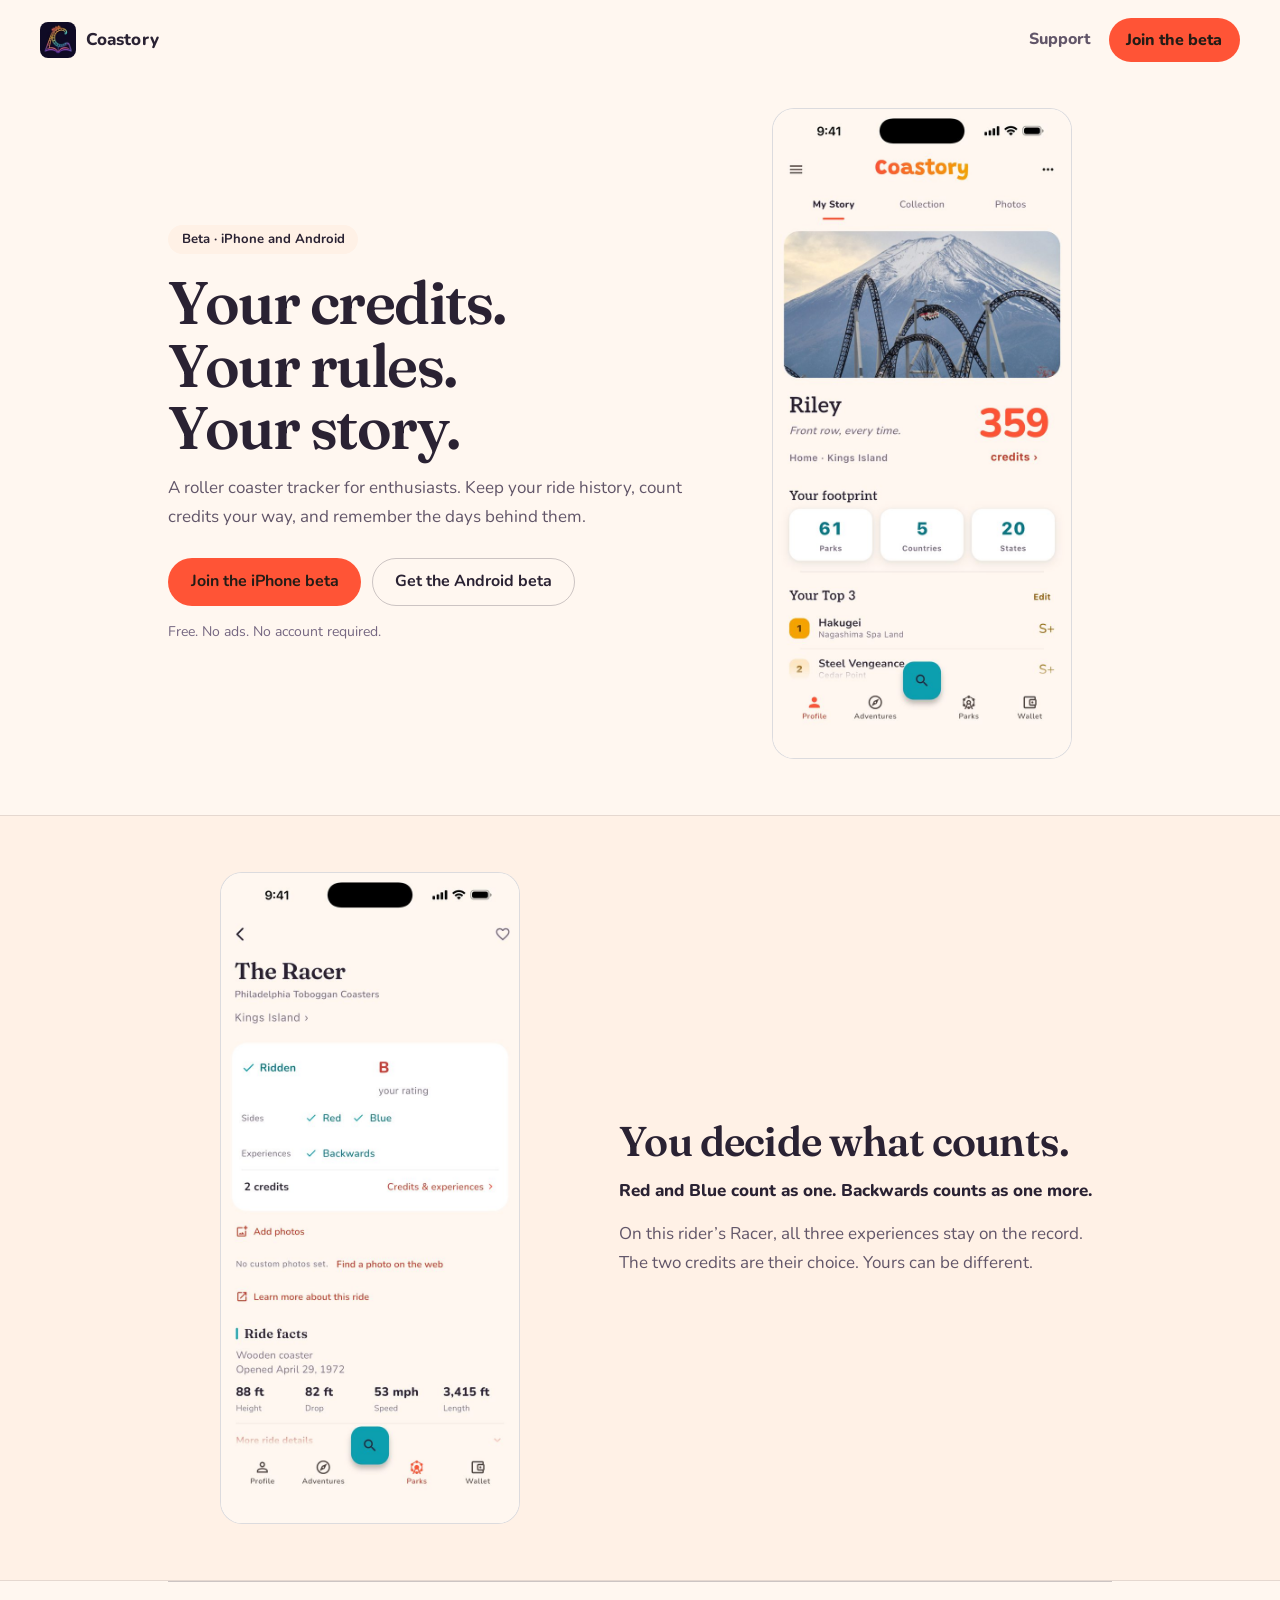
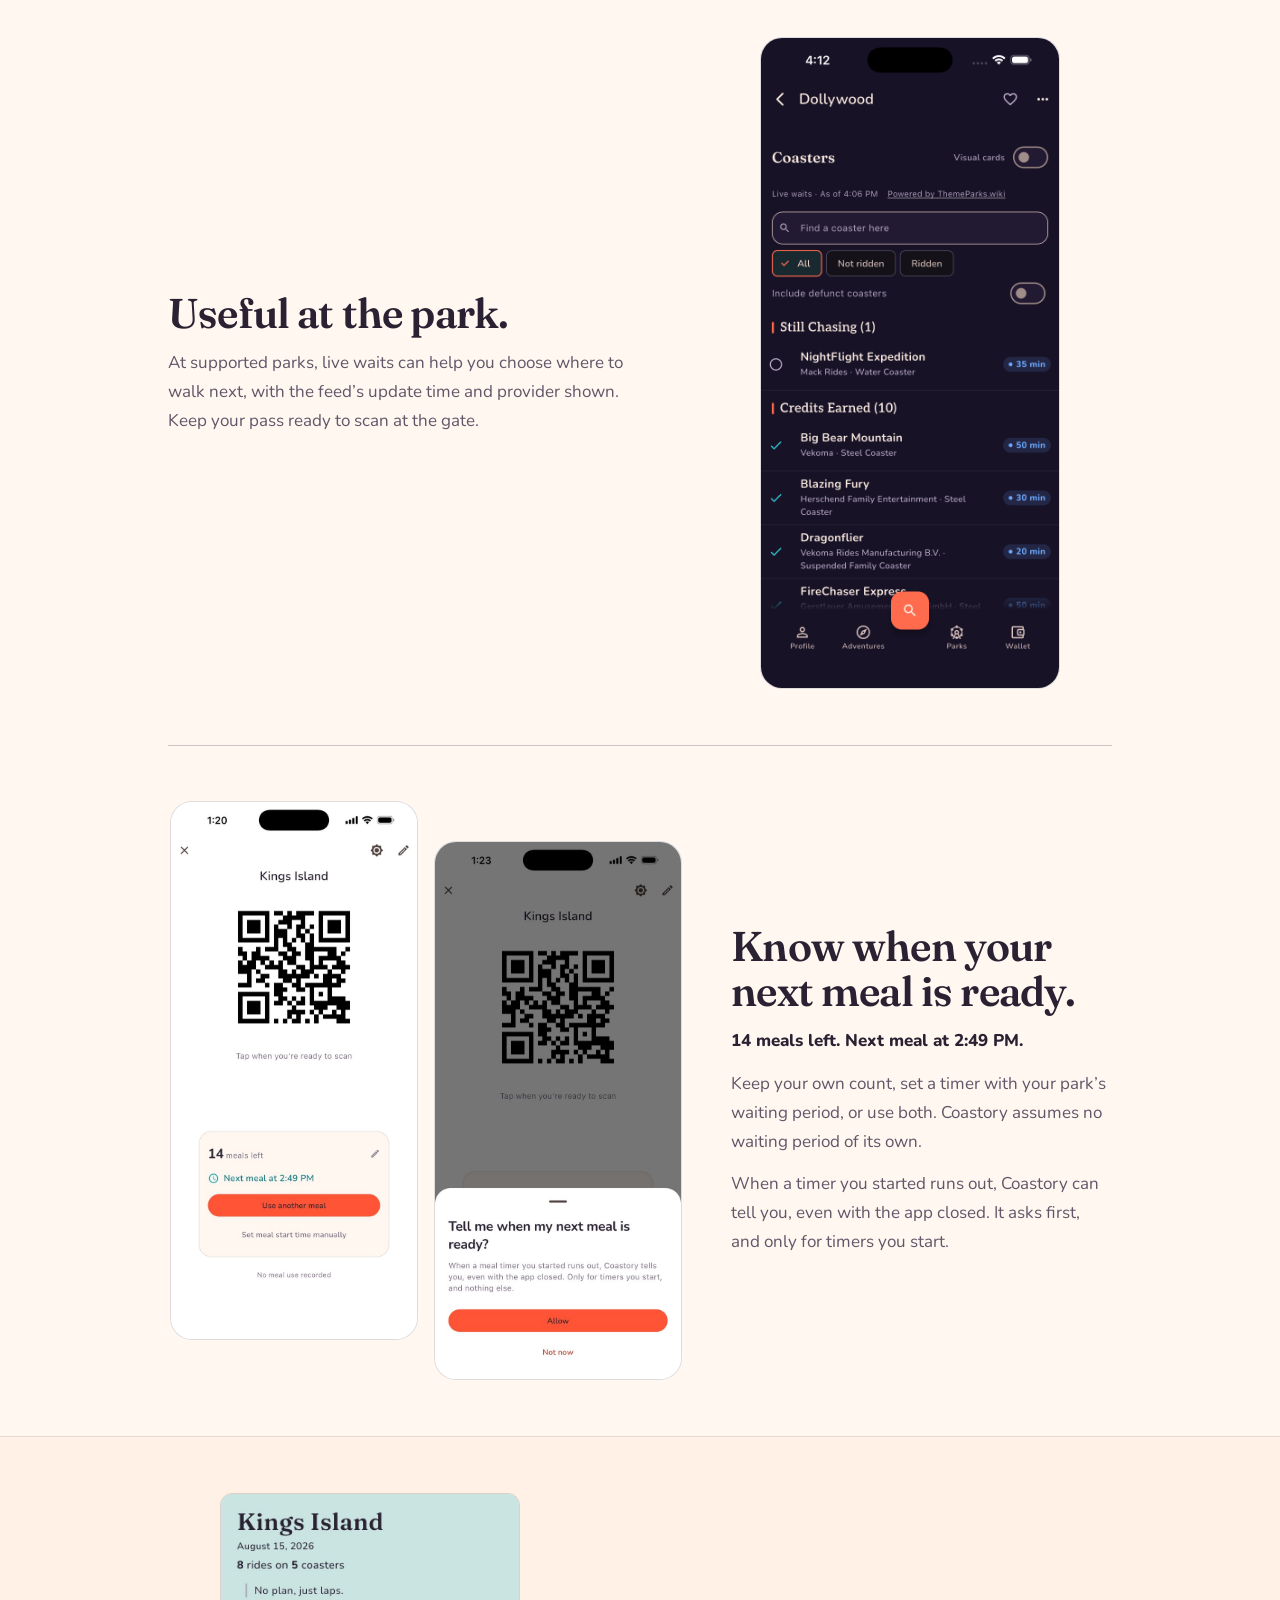
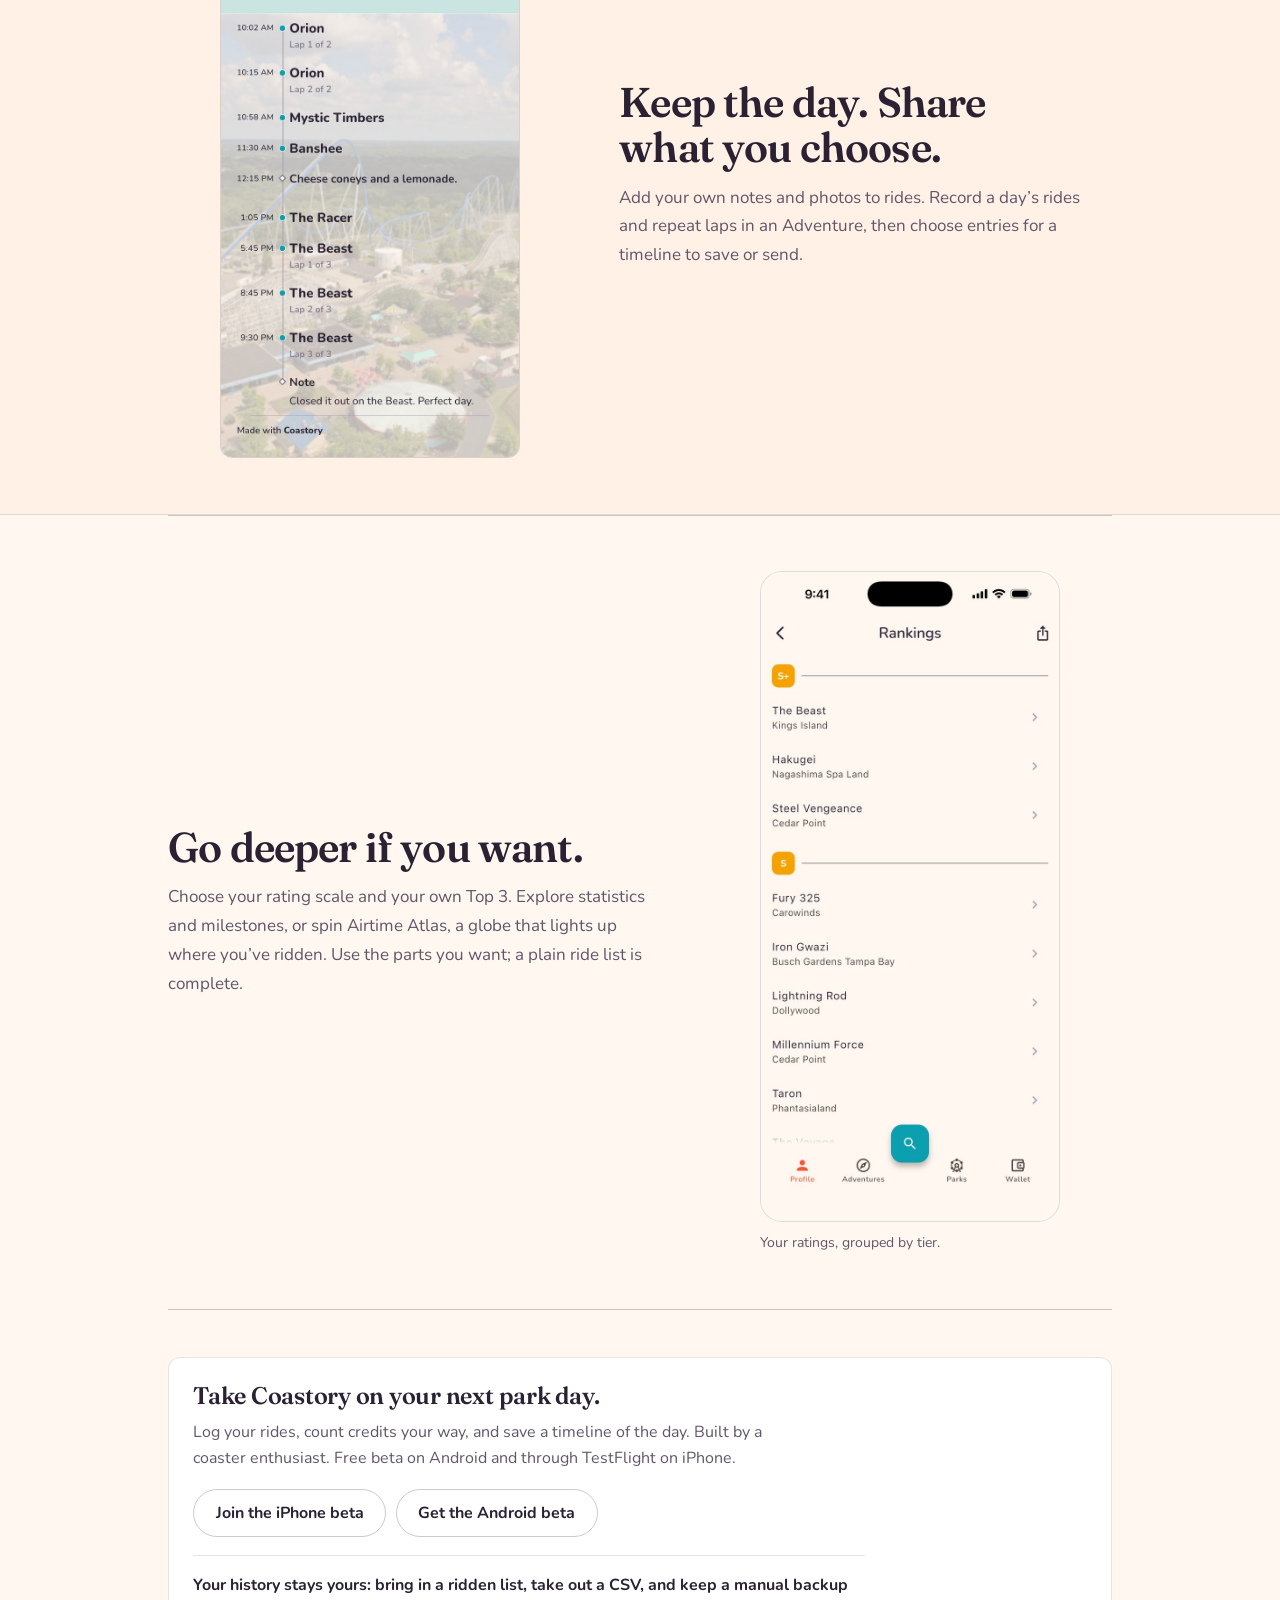
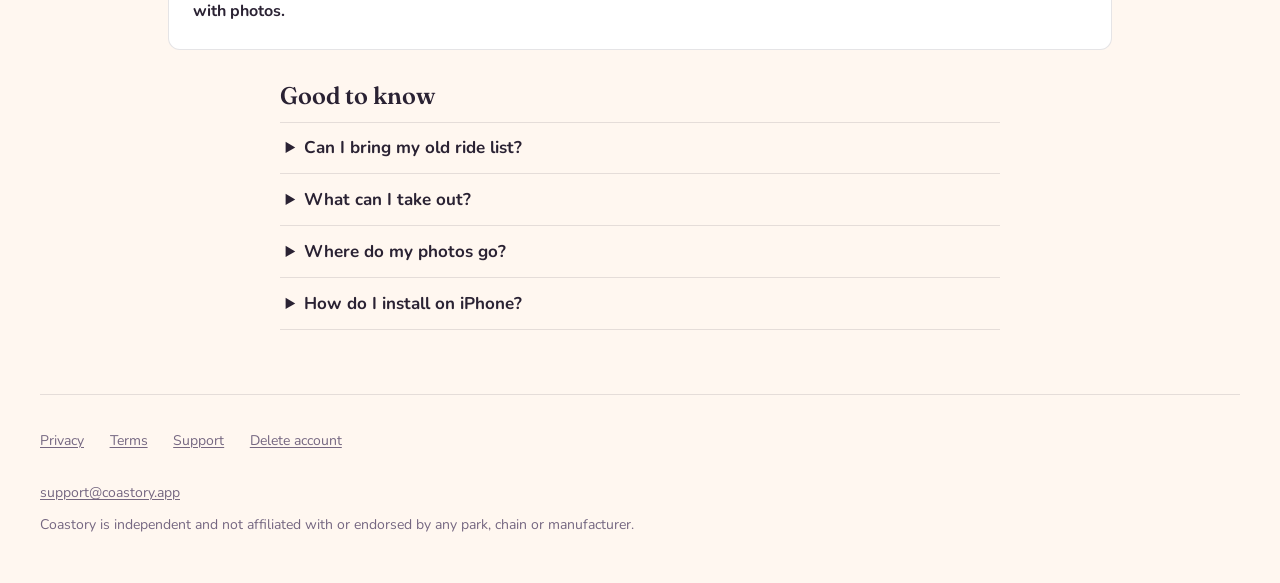
==== commit 131dcd20: "landing: a meal plan section, "Know when your next meal is ready." (CSTRY-432) Founder's call 2026-1" ====
--- a/index.html
+++ b/index.html
@@ -86,12 +86,36 @@
     <div class="wrap short-row">
       <div>
         <h2 id="park-heading">Useful at the park.</h2>
-        <p>At supported parks, live waits can help you choose where to walk next, with the feed&rsquo;s update time and provider shown. Keep your pass ready to scan, see meals remaining and when the next one is available.</p>
+        <p>At supported parks, live waits can help you choose where to walk next, with the feed&rsquo;s update time and provider shown. Keep your pass ready to scan at the gate.</p>
       </div>
       <figure class="short-shot">
         <img class="phone" src="/img/dollywood-live-waits-2026-10-25.png" width="1320" height="2868" loading="lazy" decoding="async"
              alt="Dollywood's coaster list with Visual cards off, posted waits beside rides, and a ThemeParks.wiki update timestamp.">
       </figure>
+    </div>
+  </section>
+
+  <!-- Meal plans on a pass ---------------------------------------------- -->
+  <section class="short-meal section ruled" aria-labelledby="meal-heading">
+    <div class="wrap short-row short-row-image-first">
+      <div>
+        <h2 id="meal-heading">Know when your next meal is ready.</h2>
+        <p class="short-example">14 meals left. Next meal at 2:49&nbsp;PM.</p>
+        <p>Keep your own count, set a timer with your park&rsquo;s waiting period, or use both. Coastory assumes no waiting period of its own.</p>
+        <p>When a timer you started runs out, Coastory can tell you, even with the app closed. It asks first, and only for timers you start.</p>
+      </div>
+      <div class="short-pair">
+        <picture>
+          <source media="(prefers-color-scheme: light)" srcset="/img/meal-timer-2026-10-29-light.jpg" width="660" height="1434">
+          <img class="phone" src="/img/meal-timer-2026-10-29.jpg" width="660" height="1434" loading="lazy" decoding="async"
+               alt="A Kings Island pass in Coastory: its QR code, &ldquo;14 meals left,&rdquo; &ldquo;Next meal at 2:49 PM,&rdquo; and a &ldquo;Use another meal&rdquo; button.">
+        </picture>
+        <picture>
+          <source media="(prefers-color-scheme: light)" srcset="/img/meal-ask-2026-10-29-light.jpg" width="660" height="1434">
+          <img class="phone" src="/img/meal-ask-2026-10-29.jpg" width="660" height="1434" loading="lazy" decoding="async"
+               alt="An in-app question asking to allow notifications: &ldquo;Tell me when my next meal is ready? When a meal timer you started runs out, Coastory tells you, even with the app closed. Only for timers you start, and nothing else.&rdquo; Allow and Not now buttons.">
+        </picture>
+      </div>
     </div>
   </section>
 
@@ -146,7 +170,7 @@
         </details>
         <details>
           <summary>Where do my photos go?</summary>
-          <p>Coastory does not upload the photos you add. They stay on this device unless you choose to export or share them. Your phone&rsquo;s own backup or transfer may also carry them.</p>
+          <p>Coastory does not upload the photos you add. They stay on your phone unless you choose to export or share them. Your phone&rsquo;s own backup or transfer may also carry them.</p>
         </details>
         <details>
           <summary>How do I install on iPhone?</summary>
--- a/homepage.css
+++ b/homepage.css
@@ -63,3 +63,15 @@
   .home-short .short-row-image-first > :last-child { order: -1; }
   .home-short .short-closing { padding-block: 3rem 4rem; }
 }
+
+/* Meal plans: two phones side by side in the image column, the second a
+   step lower, in the order they happen. */
+.home-short .short-row > .short-pair {
+  display: grid; grid-template-columns: 1fr 1fr; gap: 1rem;
+  width: min(100%, 26rem); margin-inline: auto; align-items: start;
+}
+.home-short .short-pair > :last-child { margin-top: 2.5rem; }
+@media (min-width: 46rem) {
+  .home-short .short-meal .short-row-image-first { grid-template-columns: minmax(0, 1.15fr) minmax(0, 0.85fr); }
+  .home-short .short-row > .short-pair { width: min(100%, 32rem); }
+}
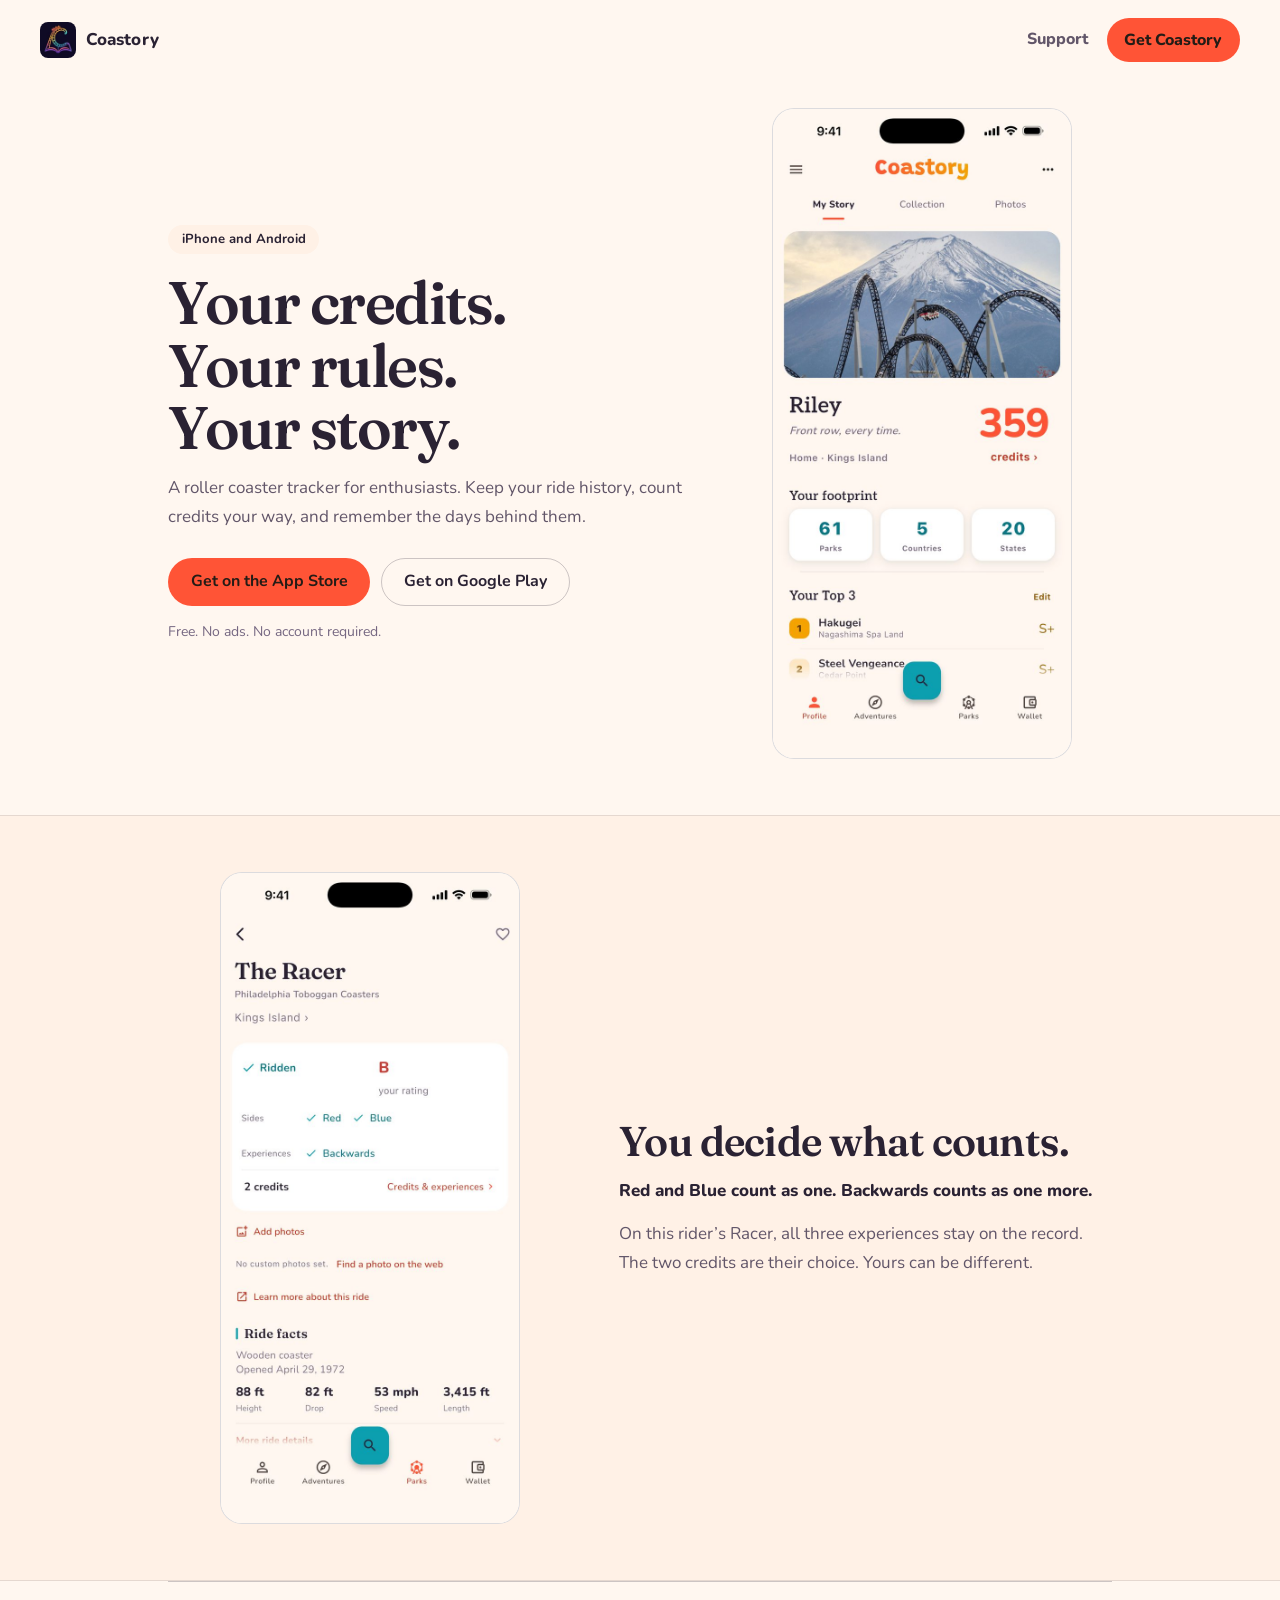
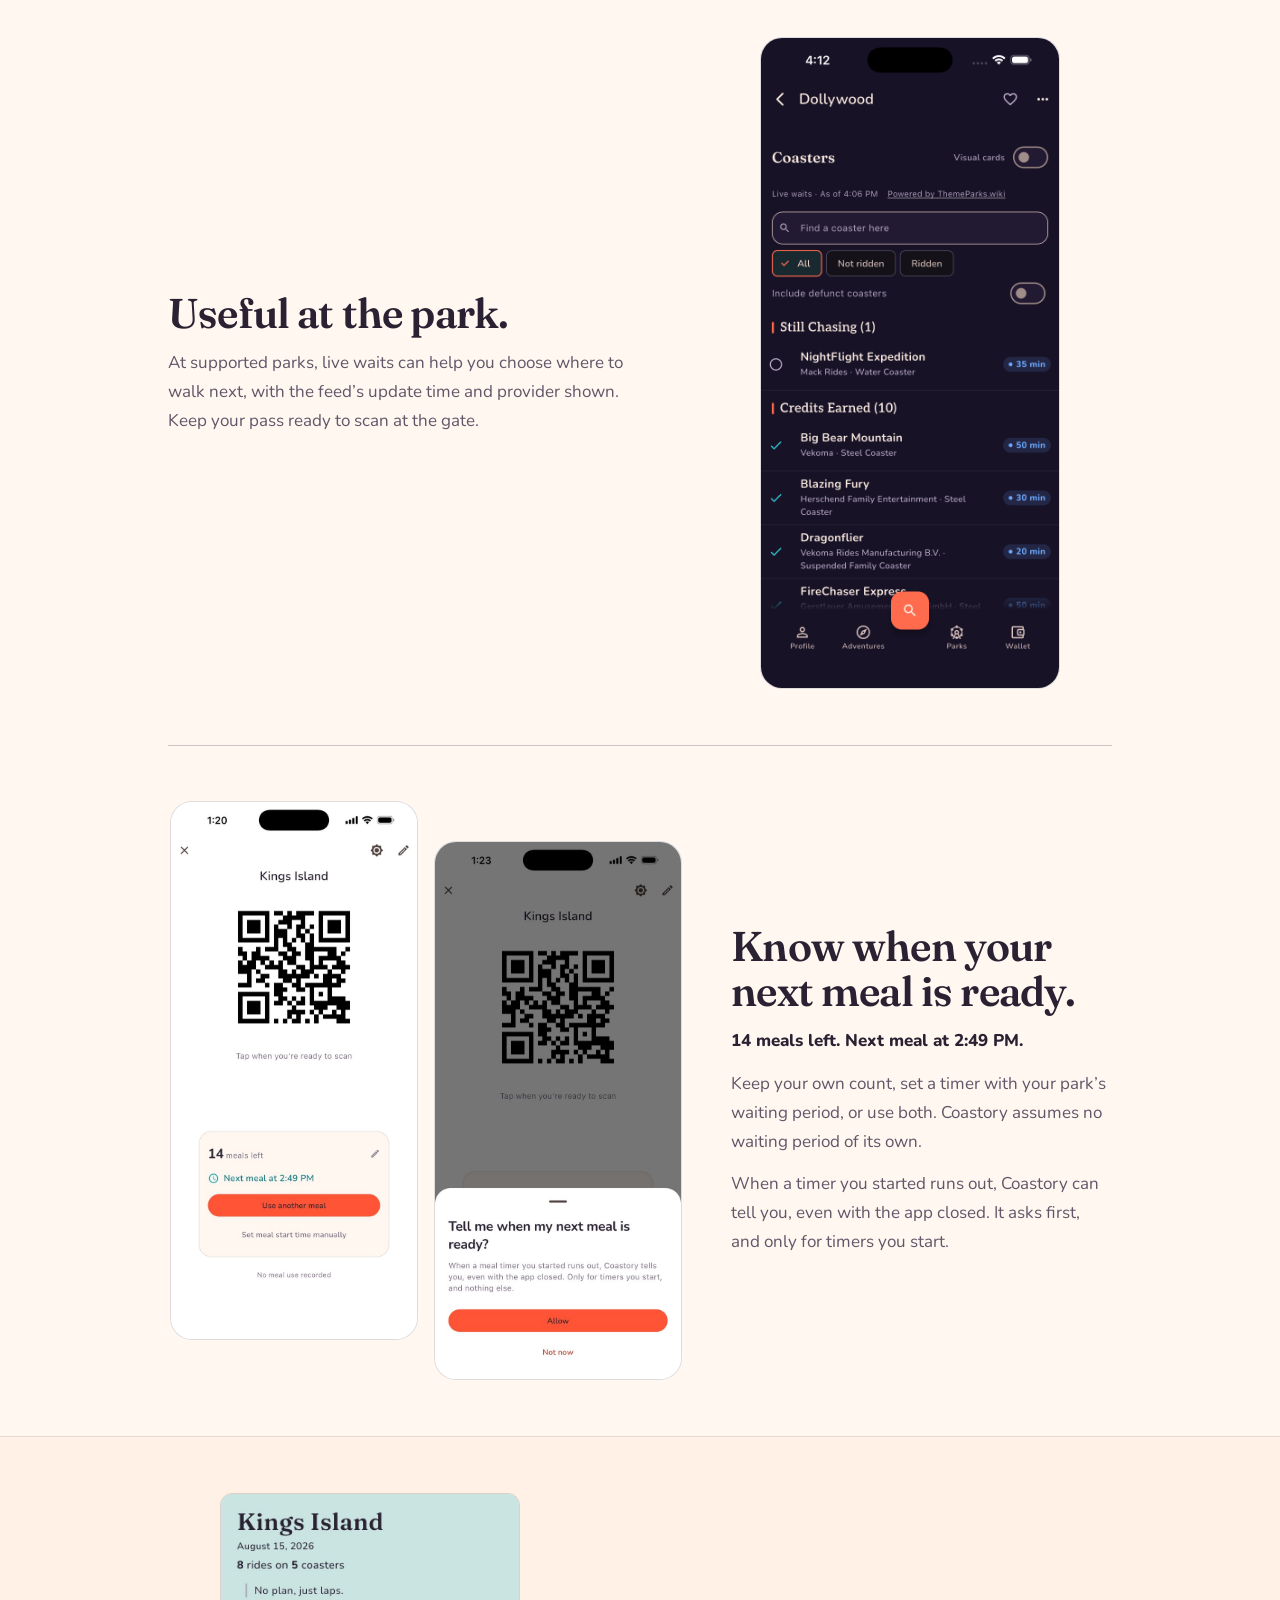
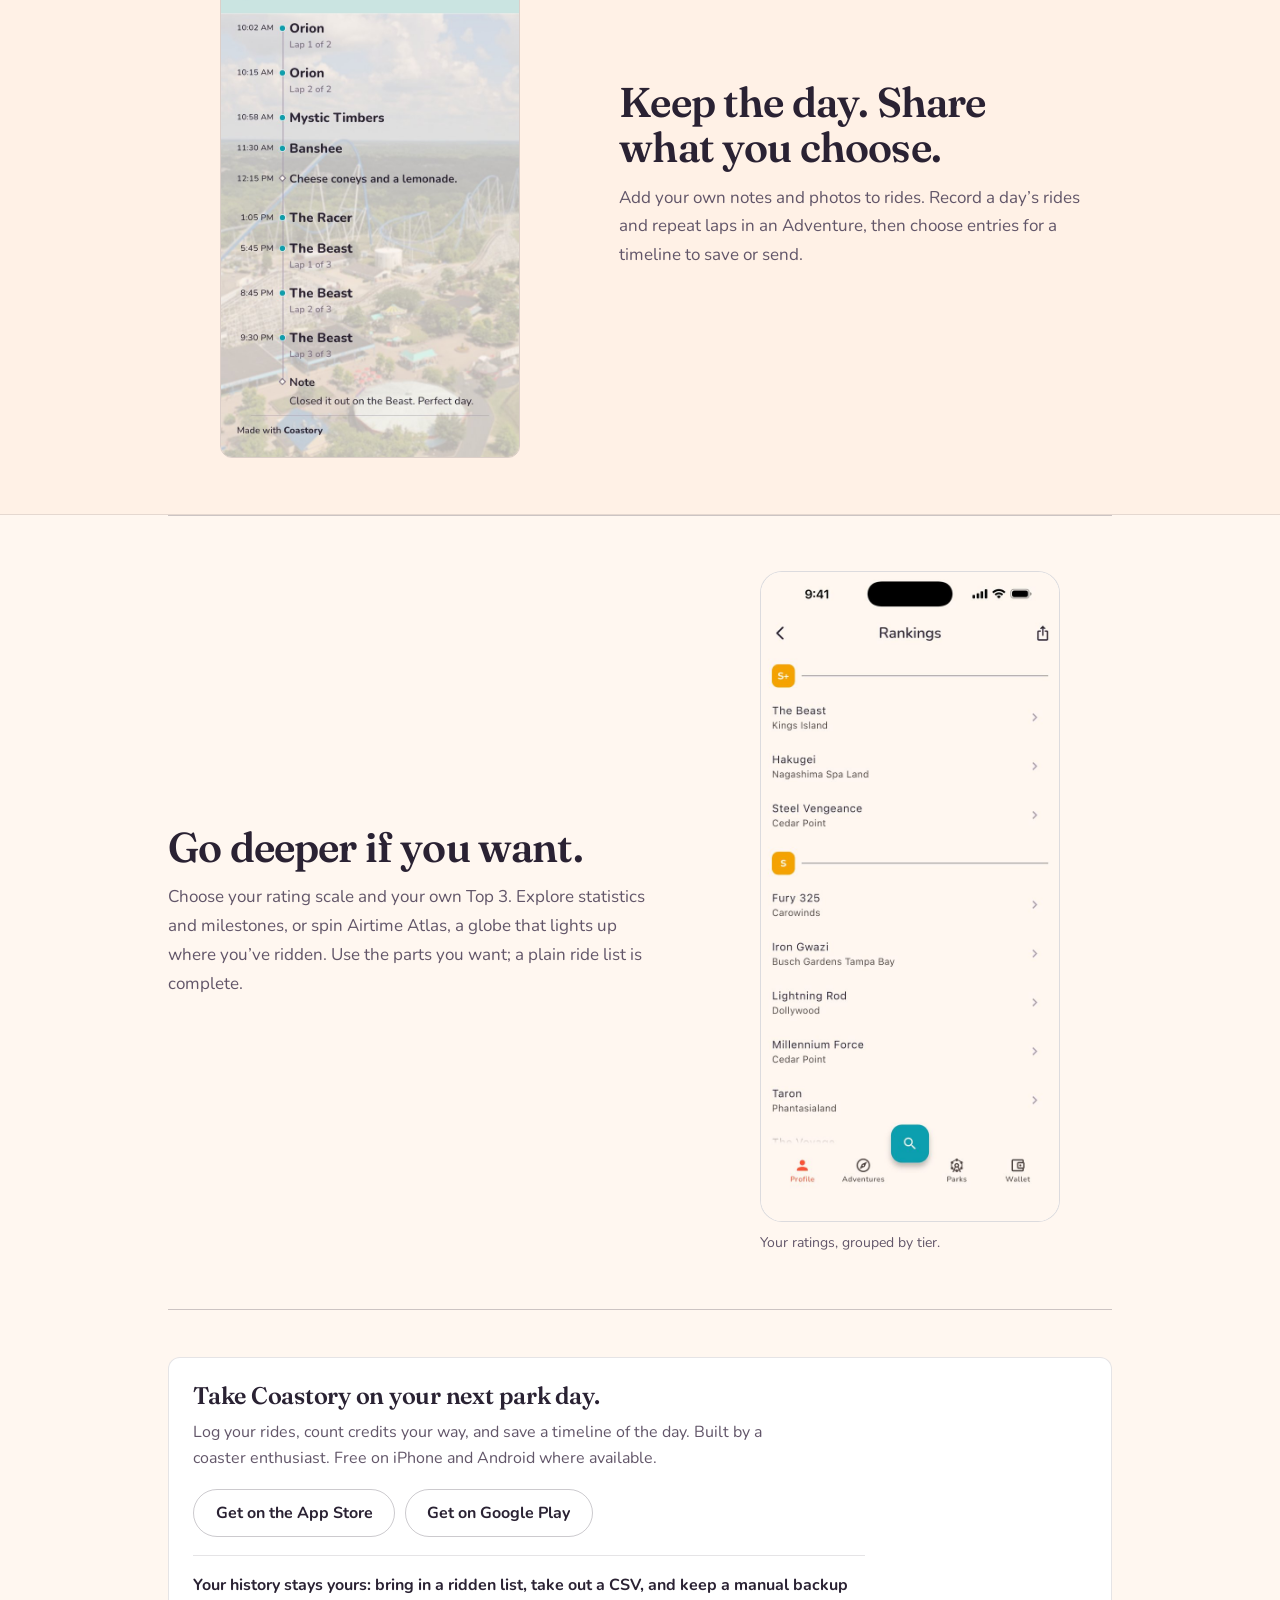
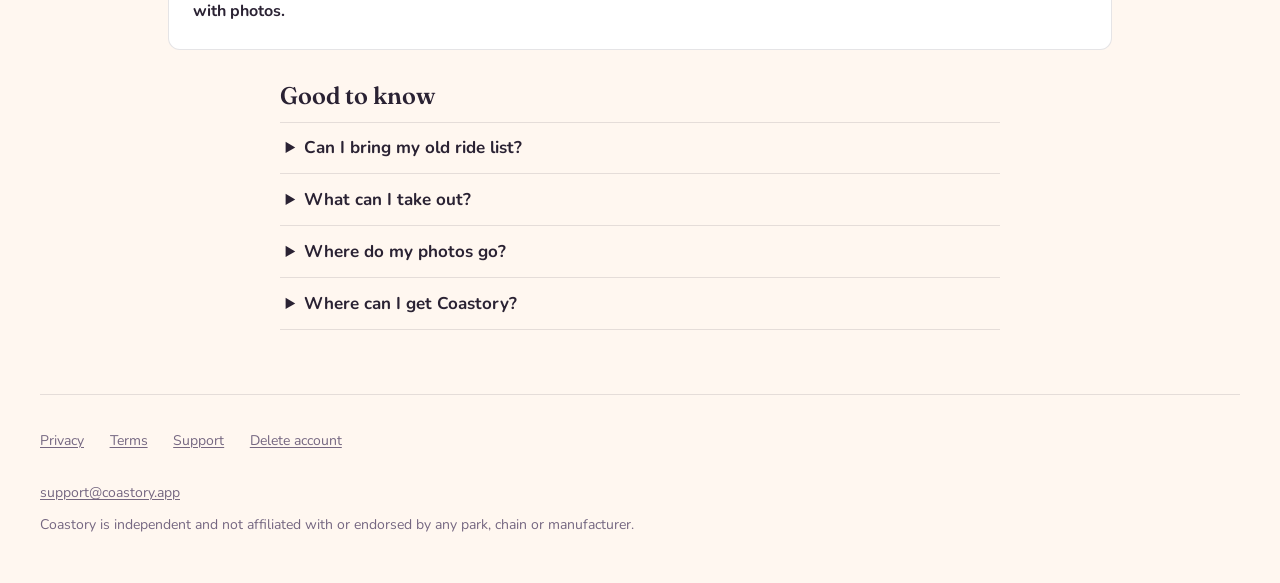
==== commit 895bdbf7: "site: prepare held public launch copy and social preview" ====
--- a/index.html
+++ b/index.html
@@ -4,7 +4,7 @@
 <meta charset="utf-8">
 <meta name="viewport" content="width=device-width, initial-scale=1">
 <title>Coastory: a roller coaster tracking app for enthusiasts</title>
-<meta name="description" content="Log every coaster you've ridden, decide for yourself what counts as a credit, rate and rank your favorites, and keep the park days behind the rides. Now in open beta on Android and available on iPhone through TestFlight.">
+<meta name="description" content="Log every coaster you've ridden, decide for yourself what counts as a credit, rate and rank your favorites, and keep the park days behind the rides. Get Coastory for iPhone and Android where available.">
 <link rel="canonical" href="https://coastory.app/">
 <meta name="theme-color" content="#fff7f0" media="(prefers-color-scheme: light)">
 <meta name="theme-color" content="#100b25" media="(prefers-color-scheme: dark)">
@@ -13,16 +13,16 @@
 <meta property="og:site_name" content="Coastory">
 <meta property="og:url" content="https://coastory.app/">
 <meta property="og:title" content="Coastory: your credits, your rules, your story">
-<meta property="og:description" content="A roller coaster tracking app for enthusiasts. Log every coaster you've ridden, decide what counts as a credit, rate your favorites, and keep the park days behind the rides. Open beta on Android; iPhone beta through TestFlight.">
-<meta property="og:image" content="https://coastory.app/img/og-2026-10-29.jpg">
+<meta property="og:description" content="A roller coaster tracking app for enthusiasts. Log every coaster you've ridden, decide what counts as a credit, rate your favorites, and keep the park days behind the rides. Free on iPhone and Android where available.">
+<meta property="og:image" content="https://coastory.app/img/og-launch-2026-11-10.jpg">
 <meta property="og:image:width" content="1200">
 <meta property="og:image:height" content="630">
-<meta property="og:image:alt" content="Coastory. Your credits, your rules, your story. A phone showing a rider's Coastory profile: a cover photo of a coaster against Mount Fuji, 359 credits, and a Top 3 of Hakugei, Steel Vengeance and The Beast.">
+<meta property="og:image:alt" content="Coastory. Your credits, your rules, your story. Free on iPhone and Android. A phone showing a rider's profile with a coaster against Mount Fuji, 359 credits, and a personal Top 3.">
 <meta name="twitter:card" content="summary_large_image">
 <meta name="twitter:title" content="Coastory: your credits, your rules, your story">
-<meta name="twitter:description" content="A roller coaster tracking app for enthusiasts. You decide what counts. Open beta on Android; iPhone beta through TestFlight.">
-<meta name="twitter:image" content="https://coastory.app/img/og-2026-10-29.jpg">
-<meta name="twitter:image:alt" content="Coastory. Your credits, your rules, your story. A phone showing a rider's Coastory profile: a cover photo of a coaster against Mount Fuji, 359 credits, and a Top 3 of Hakugei, Steel Vengeance and The Beast.">
+<meta name="twitter:description" content="A roller coaster tracking app for enthusiasts. You decide what counts. Free on iPhone and Android where available.">
+<meta name="twitter:image" content="https://coastory.app/img/og-launch-2026-11-10.jpg">
+<meta name="twitter:image:alt" content="Coastory. Your credits, your rules, your story. Free on iPhone and Android. A phone showing a rider's profile with a coaster against Mount Fuji, 359 credits, and a personal Top 3.">
 
 <link rel="icon" href="/icon.png">
 <link rel="apple-touch-icon" href="/icon.png">
@@ -38,7 +38,7 @@
   <a class="brand" href="/"><img src="/img/mark.webp" alt="" width="80" height="80" decoding="async"><span>Coastory</span></a>
   <nav aria-label="Primary">
     <a class="nav-link" href="/support/">Support</a>
-    <a class="nav-btn" href="#beta">Join the beta</a>
+    <a class="nav-btn" href="#get-coastory">Get Coastory</a>
   </nav>
 </header>
 
@@ -48,12 +48,12 @@
   <section class="hero wrap">
     <div class="hero-grid">
       <div>
-        <p class="eyebrow">Beta &middot; iPhone and Android</p>
+        <p class="eyebrow">iPhone and Android</p>
         <h1><span>Your credits.</span> <span>Your rules.</span> <span>Your story.</span></h1>
         <p class="lede">A roller coaster tracker for enthusiasts. Keep your ride history, count credits your way, and remember the days behind them.</p>
         <div class="cta-row">
-          <a class="btn btn-primary" href="https://testflight.apple.com/join/esCwytSH">Join the iPhone beta</a>
-          <a class="btn btn-secondary" href="https://play.google.com/store/apps/details?id=com.velocicoder.coastory">Get the Android beta</a>
+          <a class="btn btn-primary" href="https://apps.apple.com/app/id6803185657">Get on the App Store</a>
+          <a class="btn btn-secondary" href="https://play.google.com/store/apps/details?id=com.velocicoder.coastory">Get on Google Play</a>
         </div>
         <p class="fineprint">Free. No ads. No account required.</p>
       </div>
@@ -150,12 +150,13 @@
   </section>
 
   <!-- Join and common questions ---------------------------------------- -->
-  <section class="closing short-closing section ruled" id="beta" aria-labelledby="beta-heading">
+  <section class="closing short-closing section ruled" id="get-coastory" aria-labelledby="get-coastory-heading">
     <div class="wrap">
       <div class="app-invitation">
-        <h2 id="beta-heading">Take Coastory on your next park day.</h2>
-        <p>Log your rides, count credits your way, and save a timeline of the day. Built by a coaster enthusiast. Free beta on Android and through TestFlight on iPhone.</p>
-        <p class="app-actions"><a id="iphone" href="https://testflight.apple.com/join/esCwytSH">Join the iPhone beta</a><a id="android" href="https://play.google.com/store/apps/details?id=com.velocicoder.coastory">Get the Android beta</a></p>
+        <span id="beta" aria-hidden="true"></span>
+        <h2 id="get-coastory-heading">Take Coastory on your next park day.</h2>
+        <p>Log your rides, count credits your way, and save a timeline of the day. Built by a coaster enthusiast. Free on iPhone and Android where available.</p>
+        <p class="app-actions"><a id="iphone" href="https://apps.apple.com/app/id6803185657">Get on the App Store</a><a id="android" href="https://play.google.com/store/apps/details?id=com.velocicoder.coastory">Get on Google Play</a></p>
         <p class="short-ownership">Your history stays yours: bring in a ridden list, take out a CSV, and keep a manual backup with photos.</p>
       </div>
       <div class="short-faq">
@@ -173,8 +174,8 @@
           <p>Coastory does not upload the photos you add. They stay on your phone unless you choose to export or share them. Your phone&rsquo;s own backup or transfer may also carry them.</p>
         </details>
         <details>
-          <summary>How do I install on iPhone?</summary>
-          <p>Use the iPhone beta button above. TestFlight guides you through installing it first if needed, then accepting the invitation.</p>
+          <summary>Where can I get Coastory?</summary>
+          <p>Use the App Store or Google Play links above. Availability varies by country or region. If the store says Coastory is unavailable, <a href="/support/#install">contact us</a> for help checking availability in your area.</p>
         </details>
       </div>
     </div>
